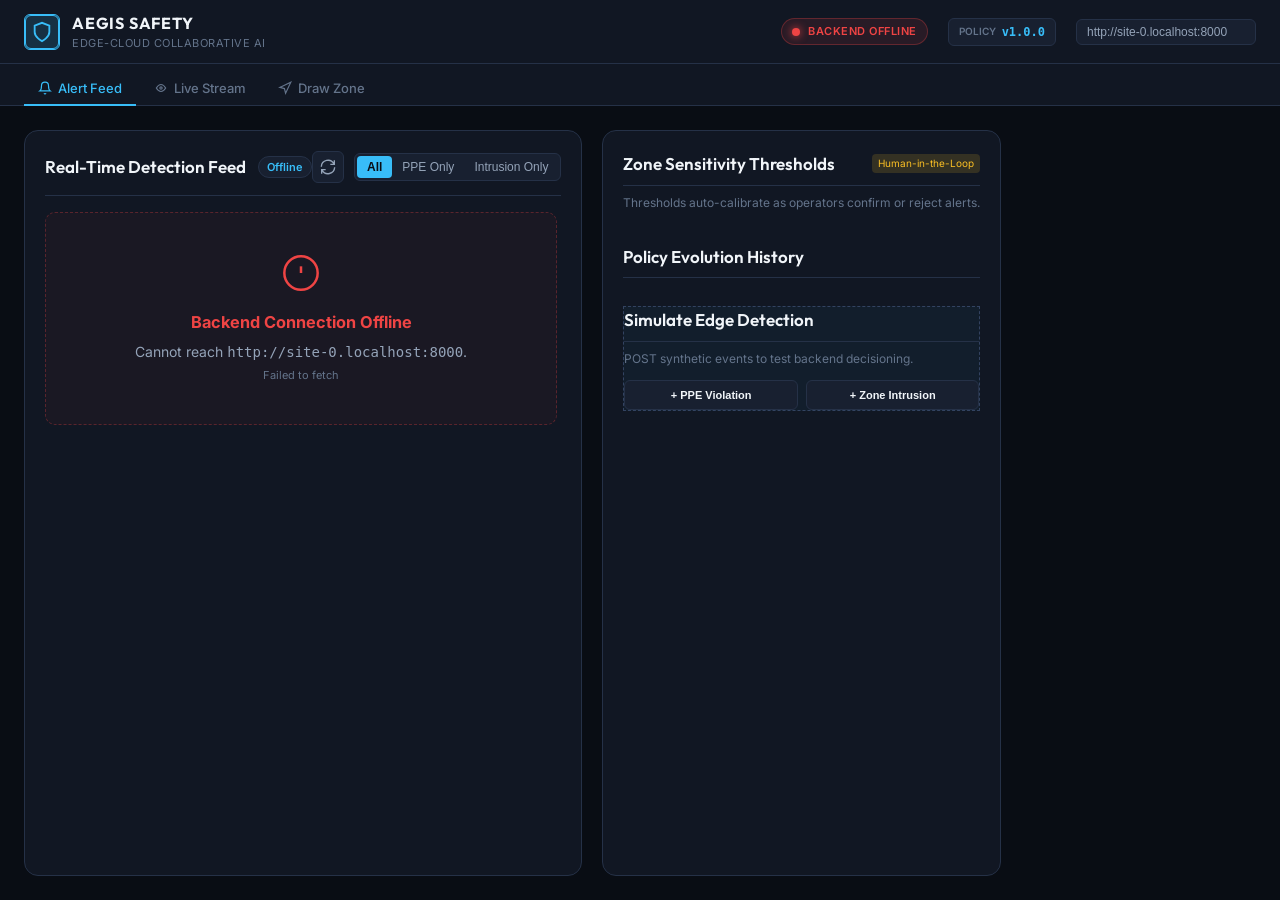
==== dashboard/index.html @ a284621a "[integration] wire RealBanditAdapter, real FL matrix serialization, and add integration tests" ====
<!DOCTYPE html>
<html lang="en">
<head>
  <meta charset="UTF-8">
  <meta name="viewport" content="width=device-width, initial-scale=1.0">
  <title>AEGIS — Collaborative AI Safety Operations Console</title>
  <link rel="preconnect" href="https://fonts.googleapis.com">
  <link rel="preconnect" href="https://fonts.gstatic.com" crossorigin>
  <link href="https://fonts.googleapis.com/css2?family=Inter:wght@300;400;500;600;700&family=Outfit:wght@500;600;700&display=swap" rel="stylesheet">
  <link rel="stylesheet" href="styles.css">
</head>
<body>

  <!-- Top Navigation Header -->
  <header class="app-header">
    <div class="brand">
      <div class="brand-icon">
        <span class="pulse-ring"></span>
        <svg width="22" height="22" viewBox="0 0 24 24" fill="none" stroke="currentColor" stroke-width="2">
          <path d="M12 22s8-4 8-10V5l-8-3-8 3v7c0 6 8 10 8 10z"/>
        </svg>
      </div>
      <div class="brand-text">
        <span class="system-name">AEGIS SAFETY</span>
        <span class="system-sub">Edge-Cloud Collaborative AI</span>
      </div>
    </div>

    <div class="header-status">
      <div class="status-indicator">
        <span class="dot live-dot"></span>
        <span class="status-label">SYSTEM LIVE</span>
      </div>
      <div class="policy-badge">
        <span class="badge-title">POLICY</span>
        <span id="header-policy-ver" class="badge-val">v1.0.0</span>
      </div>
      <div class="backend-url-selector">
        <input type="text" id="api-url-input" placeholder="Backend API URL">
      </div>
    </div>
  </header>

  <!-- Tab Navigation -->
  <nav class="tab-nav">
    <button class="tab-btn active" data-tab="alerts">
      <svg width="14" height="14" viewBox="0 0 24 24" fill="none" stroke="currentColor" stroke-width="2"><path d="M18 8A6 6 0 0 0 6 8c0 7-3 9-3 9h18s-3-2-3-9"/><path d="M13.73 21a2 2 0 0 1-3.46 0"/></svg>
      Alert Feed
    </button>
    <button class="tab-btn" data-tab="stream">
      <svg width="14" height="14" viewBox="0 0 24 24" fill="none" stroke="currentColor" stroke-width="2"><circle cx="12" cy="12" r="2"/><path d="M20 12c-2.4 4-5.6 6-8 6s-5.6-2-8-6c2.4-4 5.6-6 8-6s5.6 2 8 6z"/></svg>
      Live Stream
    </button>
    <button class="tab-btn" data-tab="zones">
      <svg width="14" height="14" viewBox="0 0 24 24" fill="none" stroke="currentColor" stroke-width="2"><polygon points="3 11 22 2 13 21 11 13 3 11"/></svg>
      Draw Zone
    </button>
  </nav>

  <!-- ===== TAB: ALERT FEED ===== -->
  <main class="console-grid tab-content active" id="tab-alerts">

    <section class="panel feed-panel">
      <div class="panel-header">
        <div class="panel-title-group">
          <h2>Real-Time Detection Feed</h2>
          <span id="alert-count-badge" class="counter-pill">0 Alerts</span>
        </div>
        <div class="feed-controls">
          <button id="btn-refresh" class="btn-icon" title="Refresh Feed">
            <svg width="16" height="16" viewBox="0 0 24 24" fill="none" stroke="currentColor" stroke-width="2">
              <path d="M21.5 2v6h-6M2.5 22v-6h6M2 11.5a10 10 0 0 1 18.8-4.3M22 12.5a10 10 0 0 1-18.8 4.2"/>
            </svg>
          </button>
          <div class="filter-group">
            <button class="filter-btn active" data-filter="all">All</button>
            <button class="filter-btn" data-filter="ppe_violation">PPE Only</button>
            <button class="filter-btn" data-filter="zone_intrusion">Intrusion Only</button>
          </div>
        </div>
      </div>
      <div id="alert-feed-container" class="feed-container">
        <div class="feed-empty-state" id="feed-empty">
          <div class="empty-icon">
            <svg width="40" height="40" viewBox="0 0 24 24" fill="none" stroke="currentColor" stroke-width="1.5"><circle cx="12" cy="12" r="10"/><path d="m9 12 2 2 4-4"/></svg>
          </div>
          <h3>No Safety Alerts Detected</h3>
          <p>Listening for edge detection events...</p>
        </div>
      </div>
    </section>

    <aside class="panel side-panel">
      <div class="sub-panel">
        <div class="panel-header compact">
          <h3>Zone Sensitivity Thresholds</h3>
          <span class="info-tag">Human-in-the-Loop</span>
        </div>
        <p class="panel-desc">Thresholds auto-calibrate as operators confirm or reject alerts.</p>
        <div id="thresholds-container" class="thresholds-list"></div>
      </div>

      <div class="sub-panel margin-top">
        <div class="panel-header compact"><h3>Policy Evolution History</h3></div>
        <div id="policy-history-list" class="history-list"></div>
      </div>

      <div class="sub-panel margin-top demo-box">
        <div class="panel-header compact"><h3>Simulate Edge Detection</h3></div>
        <p class="panel-desc">POST synthetic events to test backend decisioning.</p>
        <div class="demo-btn-grid">
          <button id="btn-sim-ppe" class="btn-demo ppe">+ PPE Violation</button>
          <button id="btn-sim-zone" class="btn-demo zone">+ Zone Intrusion</button>
        </div>
      </div>
    </aside>
  </main>

  <!-- ===== TAB: LIVE STREAM ===== -->
  <main class="stream-layout tab-content" id="tab-stream">

    <!-- Left: controls -->
    <aside class="panel stream-controls-panel">
      <div class="panel-header compact">
        <h3>Live Source Configuration</h3>
        <span id="stream-status-badge" class="stream-badge stopped">STOPPED</span>
      </div>

      <!-- Source type selector -->
      <div class="form-group">
        <label class="form-label">Source Type</label>
        <div class="seg-control" id="source-type-seg">
          <button class="seg-btn active" data-val="webcam">
            <svg width="13" height="13" viewBox="0 0 24 24" fill="none" stroke="currentColor" stroke-width="2"><circle cx="12" cy="12" r="3"/><path d="M20.2 6c-.8-1.6-2.6-2-4.2-2H8C6.4 4 4.6 4.4 3.8 6 3 7.4 3 9.1 3 12s0 4.6.8 6c.8 1.6 2.6 2 4.2 2h8c1.6 0 3.4-.4 4.2-2 .8-1.4.8-3.1.8-6s0-4.6-.8-6z"/></svg>
            Webcam
          </button>
          <button class="seg-btn" data-val="rtsp">
            <svg width="13" height="13" viewBox="0 0 24 24" fill="none" stroke="currentColor" stroke-width="2"><path d="M2 12s3-7 10-7 10 7 10 7-3 7-10 7-10-7-10-7z"/><circle cx="12" cy="12" r="3"/></svg>
            CCTV / IP Camera
          </button>
          <button class="seg-btn" data-val="file">
            <svg width="13" height="13" viewBox="0 0 24 24" fill="none" stroke="currentColor" stroke-width="2"><path d="M14 2H6a2 2 0 0 0-2 2v16a2 2 0 0 0 2 2h12a2 2 0 0 0 2-2V8z"/><polyline points="14 2 14 8 20 8"/></svg>
            Video File
          </button>
        </div>
      </div>

      <!-- Source input (changes based on type) -->
      <div class="form-group" id="source-input-group">
        <label class="form-label" id="source-input-label">Camera Index</label>
        <input type="text" id="stream-source-input" class="form-input" value="0" placeholder="0">
        <p id="source-hint" class="form-hint">Enter 0 for default webcam, 1 for external USB camera.</p>
      </div>

      <!-- Detection mode -->
      <div class="form-group">
        <label class="form-label">Detection Mode</label>
        <div class="seg-control" id="mode-seg">
          <button class="seg-btn active" data-val="ppe">PPE Detection</button>
          <button class="seg-btn" data-val="zone_intrusion">Zone Intrusion</button>
        </div>
      </div>

      <!-- Zone config (only shown in zone_intrusion mode) -->
      <div class="form-group" id="zone-config-group" style="display:none;">
        <label class="form-label">Zone Config</label>
        <select id="stream-zone-select" class="form-input">
          <option value="">Loading zones...</option>
        </select>
        <p class="form-hint">Choose a saved zone. Create one in the Draw Zone tab.</p>
      </div>

      <!-- Camera / Zone IDs -->
      <div class="form-row">
        <div class="form-group">
          <label class="form-label">Camera ID</label>
          <input type="text" id="stream-camera-id" class="form-input" value="stream_cam_01" placeholder="cam_01">
        </div>
        <div class="form-group">
          <label class="form-label">Zone ID</label>
          <input type="text" id="stream-zone-id" class="form-input" value="zone_A" placeholder="zone_A">
        </div>
      </div>

      <!-- Advanced -->
      <details class="form-advanced">
        <summary class="form-label" style="cursor:pointer;">Advanced Settings</summary>
        <div class="form-row" style="margin-top:8px;">
          <div class="form-group">
            <label class="form-label">Debounce Frames</label>
            <input type="number" id="stream-debounce" class="form-input" value="3" min="1" max="30">
          </div>
          <div class="form-group">
            <label class="form-label">Confidence</label>
            <input type="number" id="stream-conf" class="form-input" value="0.25" min="0.05" max="0.99" step="0.05">
          </div>
        </div>
      </details>

      <!-- Start / Stop buttons -->
      <div class="stream-btn-row">
        <button id="btn-stream-start" class="btn-primary">
          <svg width="14" height="14" viewBox="0 0 24 24" fill="currentColor"><polygon points="5 3 19 12 5 21 5 3"/></svg>
          Start Stream
        </button>
        <button id="btn-stream-stop" class="btn-secondary" disabled>
          <svg width="14" height="14" viewBox="0 0 24 24" fill="currentColor"><rect x="6" y="6" width="12" height="12"/></svg>
          Stop Stream
        </button>
      </div>

      <!-- Error display -->
      <div id="stream-error-box" class="stream-error" style="display:none;"></div>

      <!-- Status info -->
      <div id="stream-info" class="stream-info" style="display:none;">
        <div class="info-row"><span class="info-key">Source:</span><span id="info-source" class="info-val">—</span></div>
        <div class="info-row"><span class="info-key">Mode:</span><span id="info-mode" class="info-val">—</span></div>
        <div class="info-row"><span class="info-key">Events sent to alert feed automatically</span></div>
      </div>

      <!-- Phone camera note -->
      <div class="phone-note">
        <svg width="13" height="13" viewBox="0 0 24 24" fill="none" stroke="currentColor" stroke-width="2"><circle cx="12" cy="12" r="10"/><line x1="12" y1="8" x2="12" y2="12"/><line x1="12" y1="16" x2="12.01" y2="16"/></svg>
        <span><strong>Phone camera?</strong> Use CCTV mode with your IP Webcam app URL (e.g. <code>http://192.168.x.x:8080/video</code>), or open this dashboard on the phone's browser directly.</span>
      </div>
    </aside>

    <!-- Right: live feed display -->
    <section class="panel stream-feed-panel">
      <div class="panel-header compact">
        <h3>Live Annotated Feed</h3>
        <div style="display:flex;gap:8px;align-items:center;">
          <span id="stream-live-dot" class="stream-live-indicator offline"></span>
          <span id="stream-live-label" style="font-size:11px;color:var(--text-dim);">Not streaming</span>
        </div>
      </div>

      <div class="stream-viewport" id="stream-viewport">
        <div class="stream-placeholder" id="stream-placeholder">
          <svg width="48" height="48" viewBox="0 0 24 24" fill="none" stroke="currentColor" stroke-width="1"><circle cx="12" cy="12" r="2"/><path d="M20 12c-2.4 4-5.6 6-8 6s-5.6-2-8-6c2.4-4 5.6-6 8-6s5.6 2 8 6z"/></svg>
          <p>Configure a source and click <strong>Start Stream</strong></p>
          <p style="font-size:11px;color:var(--text-dim);margin-top:4px;">Annotated video will appear here. PPE violations and zone intrusions are forwarded to the Alert Feed automatically.</p>
        </div>
        <!-- The MJPEG image — hidden until streaming starts -->
        <img id="stream-img" class="stream-img" src="" alt="Live annotated stream" style="display:none;" crossorigin="anonymous">
      </div>

      <!-- Recent stream events (from the alert feed, filtered to stream camera) -->
      <div class="stream-events-row">
        <span style="font-size:11px;color:var(--text-dim);">Recent events from this stream appear in the Alert Feed tab and here:</span>
        <div id="stream-recent-events" class="stream-recent-events"></div>
      </div>
    </section>

  </main>

  <!-- ===== TAB: DRAW ZONE ===== -->
  <main class="zone-layout tab-content" id="tab-zones">

    <!-- Left: controls -->
    <aside class="panel zone-controls-panel">
      <div class="panel-header compact">
        <h3>Draw Restricted Zone</h3>
      </div>
      <p class="panel-desc">Capture a still frame from your camera, then click on it to define a restricted-zone polygon. Saved zones are used by both the live stream and the standalone pipeline script.</p>

      <!-- Source for capture -->
      <div class="form-group">
        <label class="form-label">Camera Source (for frame capture)</label>
        <input type="text" id="zone-capture-source" class="form-input" value="0" placeholder="0 | rtsp://... | path/to/video.mp4">
        <p class="form-hint">Same format as Live Stream. Use 0 for webcam.</p>
      </div>

      <button id="btn-capture-frame" class="btn-secondary" style="width:100%;margin-bottom:12px;">
        <svg width="14" height="14" viewBox="0 0 24 24" fill="none" stroke="currentColor" stroke-width="2"><path d="M23 19a2 2 0 0 1-2 2H3a2 2 0 0 1-2-2V8a2 2 0 0 1 2-2h4l2-3h6l2 3h4a2 2 0 0 1 2 2z"/><circle cx="12" cy="13" r="4"/></svg>
        Capture Frame
      </button>

      <!-- Zone metadata -->
      <div class="form-row">
        <div class="form-group">
          <label class="form-label">Camera ID</label>
          <input type="text" id="zone-camera-id" class="form-input" value="cam_01" placeholder="cam_01">
        </div>
        <div class="form-group">
          <label class="form-label">Zone ID</label>
          <input type="text" id="zone-zone-id" class="form-input" value="zone_red_1" placeholder="zone_red_1">
        </div>
      </div>

      <!-- Drawing controls -->
      <div class="zone-draw-controls">
        <div class="zone-point-count">
          <span class="form-label">Points:</span>
          <span id="zone-point-count" class="badge-val">0</span>
          <span style="font-size:11px;color:var(--text-dim);">(min 3)</span>
        </div>
        <div style="display:flex;gap:8px;">
          <button id="btn-zone-undo" class="btn-icon" title="Undo last point" disabled>
            <svg width="14" height="14" viewBox="0 0 24 24" fill="none" stroke="currentColor" stroke-width="2"><path d="M3 7v6h6"/><path d="M21 17a9 9 0 0 0-9-9 9 9 0 0 0-6 2.3L3 13"/></svg>
          </button>
          <button id="btn-zone-clear" class="btn-icon" title="Clear all points" disabled>
            <svg width="14" height="14" viewBox="0 0 24 24" fill="none" stroke="currentColor" stroke-width="2"><polyline points="3 6 5 6 21 6"/><path d="M19 6v14a2 2 0 0 1-2 2H7a2 2 0 0 1-2-2V6m3 0V4a1 1 0 0 1 1-1h4a1 1 0 0 1 1 1v2"/></svg>
          </button>
        </div>
      </div>

      <button id="btn-zone-save" class="btn-primary" style="width:100%;margin-top:4px;" disabled>
        <svg width="14" height="14" viewBox="0 0 24 24" fill="none" stroke="currentColor" stroke-width="2"><path d="M19 21H5a2 2 0 0 1-2-2V5a2 2 0 0 1 2-2h11l5 5v11a2 2 0 0 1-2 2z"/><polyline points="17 21 17 13 7 13 7 21"/><polyline points="7 3 7 8 15 8"/></svg>
        Save Zone
      </button>

      <div id="zone-save-result" class="zone-save-result" style="display:none;"></div>

      <!-- Saved zones list -->
      <div class="sub-panel margin-top" style="flex:1;overflow-y:auto;">
        <div class="panel-header compact">
          <h3>Saved Zones</h3>
          <button id="btn-refresh-zones" class="btn-icon" title="Refresh list">
            <svg width="13" height="13" viewBox="0 0 24 24" fill="none" stroke="currentColor" stroke-width="2"><path d="M21.5 2v6h-6M2.5 22v-6h6M2 11.5a10 10 0 0 1 18.8-4.3M22 12.5a10 10 0 0 1-18.8 4.2"/></svg>
          </button>
        </div>
        <div id="zones-list" class="zones-list">
          <p style="font-size:12px;color:var(--text-dim);">Loading...</p>
        </div>
      </div>
    </aside>

    <!-- Right: canvas drawing area -->
    <section class="panel zone-canvas-panel">
      <div class="panel-header compact">
        <h3>Zone Polygon Editor</h3>
        <span style="font-size:11px;color:var(--text-dim);">Click on the image to add polygon points</span>
      </div>

      <div class="canvas-container" id="canvas-container">
        <div class="canvas-placeholder" id="canvas-placeholder">
          <svg width="48" height="48" viewBox="0 0 24 24" fill="none" stroke="currentColor" stroke-width="1"><path d="M23 19a2 2 0 0 1-2 2H3a2 2 0 0 1-2-2V8a2 2 0 0 1 2-2h4l2-3h6l2 3h4a2 2 0 0 1 2 2z"/><circle cx="12" cy="13" r="4"/></svg>
          <p>Capture a frame to begin drawing</p>
        </div>
        <canvas id="zone-canvas" style="display:none;cursor:crosshair;"></canvas>
      </div>
    </section>

  </main>

  <script src="app.js"></script>
</body>
</html>
---- dashboard/styles.css ----
/* AEGIS Safety Console — Modern Dark Industrial CSS System */

:root {
  --bg-dark: #090d14;
  --bg-surface: #111723;
  --bg-card: #182030;
  --bg-card-hover: #1e283c;
  --border-subtle: #253147;
  --border-highlight: #334361;

  --text-main: #f1f5f9;
  --text-muted: #94a3b8;
  --text-dim: #64748b;

  --accent-cyan: #38bdf8;
  --accent-cyan-glow: rgba(56, 189, 248, 0.15);
  --accent-amber: #fbbf24;
  --accent-amber-glow: rgba(251, 191, 36, 0.15);
  
  --color-confirm: #10b981;
  --color-confirm-bg: rgba(16, 185, 129, 0.12);
  --color-false: #ef4444;
  --color-false-bg: rgba(239, 68, 68, 0.12);

  --font-heading: 'Outfit', sans-serif;
  --font-body: 'Inter', sans-serif;

  --radius-sm: 6px;
  --radius-md: 10px;
  --radius-lg: 14px;
}

* {
  box-sizing: border-box;
  margin: 0;
  padding: 0;
}

body {
  background-color: var(--bg-dark);
  color: var(--text-main);
  font-family: var(--font-body);
  font-size: 14px;
  line-height: 1.5;
  min-height: 100vh;
  display: flex;
  flex-direction: column;
}

/* Header Navbar */
.app-header {
  height: 64px;
  background-color: var(--bg-surface);
  border-bottom: 1px solid var(--border-subtle);
  display: flex;
  align-items: center;
  justify-content: space-between;
  padding: 0 24px;
}

.brand {
  display: flex;
  align-items: center;
  gap: 12px;
}

.brand-icon {
  position: relative;
  width: 36px;
  height: 36px;
  background-color: var(--accent-cyan-glow);
  border: 1px solid var(--accent-cyan);
  border-radius: var(--radius-sm);
  display: flex;
  align-items: center;
  justify-content: center;
  color: var(--accent-cyan);
}

.pulse-ring {
  position: absolute;
  width: 100%;
  height: 100%;
  border-radius: var(--radius-sm);
  border: 1px solid var(--accent-cyan);
  animation: pulse-ring 2.5s infinite;
}

@keyframes pulse-ring {
  0% { transform: scale(1); opacity: 0.8; }
  100% { transform: scale(1.35); opacity: 0; }
}

.brand-text {
  display: flex;
  flex-direction: column;
}

.system-name {
  font-family: var(--font-heading);
  font-size: 16px;
  font-weight: 700;
  letter-spacing: 0.8px;
  color: var(--text-main);
}

.system-sub {
  font-size: 11px;
  color: var(--text-dim);
  text-transform: uppercase;
  letter-spacing: 0.5px;
}

.header-status {
  display: flex;
  align-items: center;
  gap: 20px;
}

.status-indicator {
  display: flex;
  align-items: center;
  gap: 8px;
  background-color: rgba(16, 185, 129, 0.1);
  border: 1px solid rgba(16, 185, 129, 0.3);
  padding: 4px 10px;
  border-radius: 20px;
}

.live-dot {
  width: 8px;
  height: 8px;
  background-color: var(--color-confirm);
  border-radius: 50%;
  box-shadow: 0 0 8px var(--color-confirm);
}

.status-label {
  font-size: 11px;
  font-weight: 600;
  color: var(--color-confirm);
  letter-spacing: 0.5px;
}

.policy-badge {
  display: flex;
  align-items: center;
  gap: 6px;
  background-color: var(--bg-card);
  border: 1px solid var(--border-subtle);
  padding: 4px 10px;
  border-radius: var(--radius-sm);
  font-size: 12px;
}

.badge-title {
  color: var(--text-dim);
  font-weight: 600;
  font-size: 10px;
}

.badge-val {
  color: var(--accent-cyan);
  font-family: monospace;
  font-weight: 600;
}

.backend-url-selector input {
  background-color: var(--bg-card);
  border: 1px solid var(--border-subtle);
  color: var(--text-muted);
  padding: 5px 10px;
  border-radius: var(--radius-sm);
  font-size: 12px;
  width: 180px;
}

.backend-url-selector input:focus {
  outline: none;
  border-color: var(--accent-cyan);
}

/* Console Grid Layout */
.console-grid {
  display: grid;
  grid-template-columns: 1fr 340px;
  gap: 20px;
  padding: 24px;
  flex: 1;
  max-width: 1600px;
  margin: 0 auto;
  width: 100%;
}

.panel {
  background-color: var(--bg-surface);
  border: 1px solid var(--border-subtle);
  border-radius: var(--radius-lg);
  padding: 20px;
  display: flex;
  flex-direction: column;
}

.panel-header {
  display: flex;
  align-items: center;
  justify-content: space-between;
  margin-bottom: 16px;
  padding-bottom: 12px;
  border-bottom: 1px solid var(--border-subtle);
}

.panel-header.compact {
  margin-bottom: 8px;
  padding-bottom: 8px;
}

.panel-title-group {
  display: flex;
  align-items: center;
  gap: 12px;
}

.panel-header h2, .panel-header h3 {
  font-family: var(--font-heading);
  font-weight: 600;
  font-size: 17px;
  color: var(--text-main);
}

.counter-pill {
  background-color: var(--bg-card);
  border: 1px solid var(--border-subtle);
  color: var(--accent-cyan);
  font-size: 11px;
  font-weight: 600;
  padding: 2px 8px;
  border-radius: 12px;
}

.feed-controls {
  display: flex;
  align-items: center;
  gap: 10px;
}

.btn-icon {
  background: var(--bg-card);
  border: 1px solid var(--border-subtle);
  color: var(--text-muted);
  width: 32px;
  height: 32px;
  border-radius: var(--radius-sm);
  display: flex;
  align-items: center;
  justify-content: center;
  cursor: pointer;
  transition: all 0.2s ease;
}

.btn-icon:hover {
  background: var(--bg-card-hover);
  color: var(--accent-cyan);
  border-color: var(--accent-cyan);
}

.filter-group {
  display: flex;
  background: var(--bg-card);
  padding: 2px;
  border-radius: var(--radius-sm);
  border: 1px solid var(--border-subtle);
}

.filter-btn {
  background: none;
  border: none;
  color: var(--text-muted);
  font-size: 12px;
  padding: 4px 10px;
  border-radius: 4px;
  cursor: pointer;
  transition: all 0.2s;
}

.filter-btn.active {
  background: var(--accent-cyan);
  color: var(--bg-dark);
  font-weight: 600;
}

/* Feed List & Cards */
.feed-container {
  display: flex;
  flex-direction: column;
  gap: 12px;
  flex: 1;
  overflow-y: auto;
  max-height: calc(100vh - 200px);
  padding-right: 4px;
}

.feed-empty-state {
  text-align: center;
  padding: 60px 20px;
  color: var(--text-dim);
}

.empty-icon {
  margin-bottom: 12px;
  color: var(--text-dim);
}

.alert-card {
  background-color: var(--bg-card);
  border: 1px solid var(--border-subtle);
  border-radius: var(--radius-md);
  padding: 16px;
  display: grid;
  grid-template-columns: minmax(0, 1fr) auto;
  gap: 16px;
  align-items: center;
  transition: all 0.25s ease;
  animation: fadeInAlert 0.4s cubic-bezier(0.16, 1, 0.3, 1);
}

@keyframes fadeInAlert {
  from { opacity: 0; transform: translateY(-8px); }
  to { opacity: 1; transform: translateY(0); }
}

.alert-card:hover {
  border-color: var(--border-highlight);
  box-shadow: 0 4px 16px rgba(0,0,0,0.3);
}

.alert-card.ppe_violation {
  border-left: 3px solid var(--accent-amber);
}

.alert-card.zone_intrusion {
  border-left: 3px solid var(--accent-cyan);
}

.alert-main-info {
  display: flex;
  flex-direction: column;
  gap: 6px;
}

.alert-tags {
  display: flex;
  align-items: center;
  gap: 8px;
  flex-wrap: wrap;
}

.tag {
  font-size: 11px;
  font-weight: 600;
  padding: 2px 8px;
  border-radius: 4px;
  text-transform: uppercase;
  letter-spacing: 0.3px;
}

.tag.type-ppe {
  background: var(--accent-amber-glow);
  color: var(--accent-amber);
  border: 1px solid rgba(251, 191, 36, 0.3);
}

.tag.type-intrusion {
  background: var(--accent-cyan-glow);
  color: var(--accent-cyan);
  border: 1px solid rgba(56, 189, 248, 0.3);
}

.tag.action-escalate {
  background: rgba(239, 68, 68, 0.15);
  color: #ef4444;
  border: 1px solid rgba(239, 68, 68, 0.3);
}

.tag.action-log {
  background: rgba(148, 163, 184, 0.15);
  color: #94a3b8;
  border: 1px solid rgba(148, 163, 184, 0.3);
}

.alert-title {
  font-family: var(--font-heading);
  font-size: 15px;
  font-weight: 600;
  color: var(--text-main);
}

.alert-meta {
  display: flex;
  align-items: center;
  gap: 16px;
  font-size: 12px;
  color: var(--text-muted);
}

.meta-item {
  display: flex;
  align-items: center;
  gap: 4px;
}

.confidence-bar {
  width: 60px;
  height: 6px;
  background-color: rgba(255,255,255,0.1);
  border-radius: 3px;
  overflow: hidden;
  display: inline-block;
  vertical-align: middle;
}

.confidence-fill {
  height: 100%;
  background-color: var(--accent-cyan);
}

/* Action Feedback Controls */
.alert-actions {
  display: flex;
  flex-direction: column;
  gap: 8px;
  min-width: 130px;
}

.btn-feedback {
  padding: 7px 12px;
  border-radius: var(--radius-sm);
  font-size: 12px;
  font-weight: 600;
  cursor: pointer;
  border: 1px solid transparent;
  display: flex;
  align-items: center;
  justify-content: center;
  gap: 6px;
  transition: all 0.2s ease;
}

.btn-confirm {
  background-color: var(--color-confirm-bg);
  color: var(--color-confirm);
  border-color: rgba(16, 185, 129, 0.3);
}

.btn-confirm:hover {
  background-color: var(--color-confirm);
  color: #000;
  box-shadow: 0 0 12px rgba(16, 185, 129, 0.4);
}

.btn-false-alarm {
  background-color: var(--color-false-bg);
  color: var(--color-false);
  border-color: rgba(239, 68, 68, 0.3);
}

.btn-false-alarm:hover {
  background-color: var(--color-false);
  color: #fff;
  box-shadow: 0 0 12px rgba(239, 68, 68, 0.4);
}

.feedback-status-badge {
  font-size: 11px;
  font-weight: 600;
  text-align: center;
  padding: 6px 10px;
  border-radius: var(--radius-sm);
}

.feedback-status-badge.confirmed {
  background: var(--color-confirm-bg);
  color: var(--color-confirm);
  border: 1px solid rgba(16, 185, 129, 0.4);
}

.feedback-status-badge.false_alarm {
  background: var(--color-false-bg);
  color: var(--color-false);
  border: 1px solid rgba(239, 68, 68, 0.4);
}

/* Sidebar Details */
.panel-desc {
  font-size: 12px;
  color: var(--text-dim);
  margin-bottom: 12px;
}

.info-tag {
  font-size: 10px;
  color: var(--accent-amber);
  background: var(--accent-amber-glow);
  padding: 2px 6px;
  border-radius: 4px;
}

.thresholds-list {
  display: flex;
  flex-direction: column;
  gap: 10px;
}

.threshold-card {
  background: var(--bg-card);
  border: 1px solid var(--border-subtle);
  padding: 10px 12px;
  border-radius: var(--radius-sm);
}

.t-head {
  display: flex;
  justify-content: space-between;
  margin-bottom: 6px;
  font-size: 12px;
}

.t-zone {
  font-weight: 600;
  color: var(--text-main);
}

.t-val {
  font-family: monospace;
  color: var(--accent-cyan);
}

.meter-bar {
  height: 6px;
  background: rgba(255,255,255,0.08);
  border-radius: 3px;
  overflow: hidden;
}

.meter-fill {
  height: 100%;
  background: linear-gradient(90deg, var(--accent-cyan), #0284c7);
  transition: width 0.4s ease;
}

.margin-top {
  margin-top: 20px;
}

.history-list {
  display: flex;
  flex-direction: column;
  gap: 8px;
  max-height: 160px;
  overflow-y: auto;
}

.history-item {
  background: var(--bg-card);
  border: 1px solid var(--border-subtle);
  padding: 8px 10px;
  border-radius: var(--radius-sm);
  font-size: 11px;
  display: flex;
  justify-content: space-between;
  align-items: center;
}

.demo-box {
  background: rgba(56, 189, 248, 0.04);
  border: 1px dashed var(--border-highlight);
}

.demo-btn-grid {
  display: grid;
  grid-template-columns: 1fr 1fr;
  gap: 8px;
}

.btn-demo {
  padding: 8px;
  border-radius: var(--radius-sm);
  font-size: 11px;
  font-weight: 600;
  cursor: pointer;
  border: 1px solid var(--border-subtle);
  background: var(--bg-card);
  color: var(--text-main);
  transition: all 0.2s;
}

.btn-demo.ppe:hover {
  border-color: var(--accent-amber);
  color: var(--accent-amber);
}

.btn-demo.zone:hover {
  border-color: var(--accent-cyan);
  color: var(--accent-cyan);
}

/* Resilience & Status Indicators */
.status-indicator.offline {
  background-color: rgba(239, 68, 68, 0.1);
  border-color: rgba(239, 68, 68, 0.3);
}

.status-indicator.offline .status-label {
  color: var(--color-false);
}

.offline-dot {
  width: 8px;
  height: 8px;
  background-color: var(--color-false);
  border-radius: 50%;
  box-shadow: 0 0 8px var(--color-false);
}

.feed-error-state {
  text-align: center;
  padding: 40px 20px;
  border: 1px dashed rgba(239, 68, 68, 0.3);
  border-radius: var(--radius-md);
  background: rgba(239, 68, 68, 0.04);
}

/* Toast Notification System */
#toast-container {
  position: fixed;
  bottom: 24px;
  right: 24px;
  display: flex;
  flex-direction: column;
  gap: 8px;
  z-index: 9999;
  pointer-events: none;
}

.toast {
  pointer-events: auto;
  padding: 10px 16px;
  border-radius: var(--radius-sm);
  font-size: 13px;
  font-weight: 500;
  display: flex;
  align-items: center;
  gap: 10px;
  box-shadow: 0 4px 16px rgba(0,0,0,0.4);
  animation: toastIn 0.3s cubic-bezier(0.16, 1, 0.3, 1);
  max-width: 380px;
}

@keyframes toastIn {
  from { opacity: 0; transform: translateY(12px); }
  to { opacity: 1; transform: translateY(0); }
}

.toast.error {
  background-color: #2a1215;
  color: #fca5a5;
  border: 1px solid rgba(239, 68, 68, 0.4);
}

.toast.info {
  background-color: #0c2135;
  color: #7dd3fc;
  border: 1px solid rgba(56, 189, 248, 0.4);
}


/* =========================================================================
   Tab Navigation
   ========================================================================= */

.tab-nav {
  display: flex;
  gap: 4px;
  padding: 8px 24px 0;
  background: var(--bg-surface);
  border-bottom: 1px solid var(--border-subtle);
}

.tab-btn {
  background: none;
  border: none;
  border-bottom: 2px solid transparent;
  color: var(--text-dim);
  font-family: var(--font-body);
  font-size: 13px;
  font-weight: 500;
  padding: 8px 14px;
  cursor: pointer;
  display: flex;
  align-items: center;
  gap: 6px;
  transition: all 0.2s;
  margin-bottom: -1px;
}

.tab-btn:hover  { color: var(--text-muted); }
.tab-btn.active { color: var(--accent-cyan); border-bottom-color: var(--accent-cyan); }

.tab-content         { display: none; }
.tab-content.active  { display: flex; }

/* =========================================================================
   Live Stream Tab Layout
   ========================================================================= */

.stream-layout {
  gap: 20px;
  padding: 24px;
  flex: 1;
  max-width: 1600px;
  margin: 0 auto;
  width: 100%;
  align-items: flex-start;
}

.stream-controls-panel {
  width: 320px;
  flex-shrink: 0;
  display: flex;
  flex-direction: column;
  gap: 14px;
  background-color: var(--bg-surface);
  border: 1px solid var(--border-subtle);
  border-radius: var(--radius-lg);
  padding: 20px;
}

.stream-feed-panel {
  flex: 1;
  min-width: 0;
  display: flex;
  flex-direction: column;
  gap: 12px;
  background-color: var(--bg-surface);
  border: 1px solid var(--border-subtle);
  border-radius: var(--radius-lg);
  padding: 20px;
}

/* Form elements */
.form-group {
  display: flex;
  flex-direction: column;
  gap: 5px;
}

.form-row {
  display: grid;
  grid-template-columns: 1fr 1fr;
  gap: 10px;
}

.form-label {
  font-size: 11px;
  font-weight: 600;
  color: var(--text-muted);
  text-transform: uppercase;
  letter-spacing: 0.4px;
}

.form-input {
  background: var(--bg-card);
  border: 1px solid var(--border-subtle);
  color: var(--text-main);
  padding: 7px 10px;
  border-radius: var(--radius-sm);
  font-size: 13px;
  font-family: var(--font-body);
  width: 100%;
}

.form-input:focus {
  outline: none;
  border-color: var(--accent-cyan);
}

.form-hint {
  font-size: 11px;
  color: var(--text-dim);
  line-height: 1.4;
}

.form-advanced summary {
  font-size: 11px;
  color: var(--text-dim);
  user-select: none;
}

/* Segmented control */
.seg-control {
  display: flex;
  background: var(--bg-card);
  border: 1px solid var(--border-subtle);
  border-radius: var(--radius-sm);
  padding: 2px;
  gap: 2px;
}

.seg-btn {
  flex: 1;
  background: none;
  border: none;
  color: var(--text-muted);
  font-size: 11px;
  font-weight: 500;
  padding: 5px 6px;
  border-radius: 4px;
  cursor: pointer;
  display: flex;
  align-items: center;
  justify-content: center;
  gap: 4px;
  transition: all 0.15s;
  white-space: nowrap;
}

.seg-btn.active {
  background: var(--accent-cyan);
  color: var(--bg-dark);
  font-weight: 600;
}

.seg-btn:not(.active):hover {
  color: var(--text-main);
}

/* Start/stop buttons */
.stream-btn-row {
  display: grid;
  grid-template-columns: 1fr auto;
  gap: 8px;
}

.btn-primary {
  background: var(--accent-cyan);
  color: var(--bg-dark);
  border: none;
  border-radius: var(--radius-sm);
  padding: 9px 14px;
  font-size: 13px;
  font-weight: 600;
  cursor: pointer;
  display: flex;
  align-items: center;
  justify-content: center;
  gap: 6px;
  transition: all 0.2s;
}

.btn-primary:hover   { background: #7dd3fc; }
.btn-primary:disabled { opacity: 0.5; cursor: not-allowed; }

.btn-secondary {
  background: var(--bg-card);
  color: var(--text-muted);
  border: 1px solid var(--border-subtle);
  border-radius: var(--radius-sm);
  padding: 9px 14px;
  font-size: 13px;
  font-weight: 600;
  cursor: pointer;
  display: flex;
  align-items: center;
  justify-content: center;
  gap: 6px;
  transition: all 0.2s;
}

.btn-secondary:hover    { border-color: var(--text-muted); color: var(--text-main); }
.btn-secondary:disabled { opacity: 0.4; cursor: not-allowed; }

/* Stream status badge */
.stream-badge {
  font-size: 10px;
  font-weight: 700;
  letter-spacing: 0.6px;
  padding: 2px 8px;
  border-radius: 10px;
}

.stream-badge.live    { background: rgba(16,185,129,0.15); color: var(--color-confirm); border: 1px solid rgba(16,185,129,0.3); }
.stream-badge.stopped { background: rgba(100,116,139,0.15); color: var(--text-dim); border: 1px solid rgba(100,116,139,0.3); }
.stream-badge.error   { background: rgba(239,68,68,0.15); color: var(--color-false); border: 1px solid rgba(239,68,68,0.3); }

.stream-live-indicator {
  width: 8px; height: 8px; border-radius: 50%;
  display: inline-block;
}

.stream-live-indicator.live    { background: var(--color-confirm); box-shadow: 0 0 8px var(--color-confirm); animation: pulse-dot 1.5s infinite; }
.stream-live-indicator.offline { background: var(--text-dim); }

@keyframes pulse-dot {
  0%, 100% { opacity: 1; }
  50% { opacity: 0.4; }
}

/* Stream error / info boxes */
.stream-error {
  background: rgba(239,68,68,0.08);
  border: 1px solid rgba(239,68,68,0.3);
  border-radius: var(--radius-sm);
  color: #fca5a5;
  font-size: 12px;
  padding: 8px 10px;
  line-height: 1.5;
}

.stream-info {
  background: var(--bg-card);
  border: 1px solid var(--border-subtle);
  border-radius: var(--radius-sm);
  padding: 8px 10px;
  display: flex;
  flex-direction: column;
  gap: 4px;
}

.info-row   { display: flex; gap: 6px; font-size: 11px; }
.info-key   { color: var(--text-dim); flex-shrink: 0; }
.info-val   { color: var(--accent-cyan); font-family: monospace; word-break: break-all; }

.phone-note {
  display: flex;
  gap: 8px;
  align-items: flex-start;
  font-size: 11px;
  color: var(--text-dim);
  background: rgba(56,189,248,0.04);
  border: 1px solid var(--border-subtle);
  border-radius: var(--radius-sm);
  padding: 8px 10px;
  line-height: 1.5;
  margin-top: auto;
}

.phone-note code { color: var(--accent-cyan); }

/* Stream viewport */
.stream-viewport {
  flex: 1;
  min-height: 320px;
  background: var(--bg-dark);
  border: 1px solid var(--border-subtle);
  border-radius: var(--radius-md);
  display: flex;
  align-items: center;
  justify-content: center;
  overflow: hidden;
  position: relative;
}

.stream-placeholder {
  text-align: center;
  color: var(--text-dim);
  padding: 40px 20px;
  display: flex;
  flex-direction: column;
  align-items: center;
  gap: 12px;
}

.stream-img {
  width: 100%;
  height: 100%;
  object-fit: contain;
  display: block;
}

.stream-events-row {
  display: flex;
  flex-direction: column;
  gap: 6px;
  min-height: 32px;
}

.stream-recent-events {
  display: flex;
  flex-wrap: wrap;
  gap: 6px;
}

.stream-event-chip {
  font-size: 11px;
  font-weight: 600;
  padding: 3px 8px;
  border-radius: 4px;
}

.stream-event-chip.ppe  { background: var(--accent-amber-glow); color: var(--accent-amber); border: 1px solid rgba(251,191,36,0.3); }
.stream-event-chip.zone { background: var(--accent-cyan-glow);  color: var(--accent-cyan);  border: 1px solid rgba(56,189,248,0.3); }

/* =========================================================================
   Draw Zone Tab Layout
   ========================================================================= */

.zone-layout {
  gap: 20px;
  padding: 24px;
  flex: 1;
  max-width: 1600px;
  margin: 0 auto;
  width: 100%;
  align-items: flex-start;
}

.zone-controls-panel {
  width: 300px;
  flex-shrink: 0;
  display: flex;
  flex-direction: column;
  gap: 12px;
  background-color: var(--bg-surface);
  border: 1px solid var(--border-subtle);
  border-radius: var(--radius-lg);
  padding: 20px;
  min-height: calc(100vh - 140px);
}

.zone-canvas-panel {
  flex: 1;
  min-width: 0;
  display: flex;
  flex-direction: column;
  gap: 12px;
  background-color: var(--bg-surface);
  border: 1px solid var(--border-subtle);
  border-radius: var(--radius-lg);
  padding: 20px;
  min-height: calc(100vh - 140px);
}

.zone-draw-controls {
  display: flex;
  align-items: center;
  justify-content: space-between;
}

.zone-point-count {
  display: flex;
  align-items: center;
  gap: 6px;
  font-size: 12px;
}

/* Canvas container */
.canvas-container {
  flex: 1;
  background: var(--bg-dark);
  border: 1px solid var(--border-subtle);
  border-radius: var(--radius-md);
  display: flex;
  align-items: center;
  justify-content: center;
  overflow: hidden;
  min-height: 320px;
  position: relative;
}

.canvas-placeholder {
  text-align: center;
  color: var(--text-dim);
  padding: 40px 20px;
  display: flex;
  flex-direction: column;
  align-items: center;
  gap: 12px;
}

#zone-canvas {
  max-width: 100%;
  max-height: 100%;
}

/* Save result */
.zone-save-result {
  font-size: 12px;
  padding: 8px 10px;
  border-radius: var(--radius-sm);
  line-height: 1.5;
}

.zone-save-result.success {
  background: rgba(16,185,129,0.08);
  border: 1px solid rgba(16,185,129,0.3);
  color: var(--color-confirm);
}

.zone-save-result.error {
  background: rgba(239,68,68,0.08);
  border: 1px solid rgba(239,68,68,0.3);
  color: #fca5a5;
}

/* Saved zones list items */
.zones-list {
  display: flex;
  flex-direction: column;
  gap: 6px;
}

.zone-list-item {
  display: flex;
  align-items: center;
  justify-content: space-between;
  background: var(--bg-card);
  border: 1px solid var(--border-subtle);
  border-radius: var(--radius-sm);
  padding: 8px 10px;
  gap: 8px;
}

.zone-list-info {
  display: flex;
  flex-direction: column;
  gap: 2px;
  min-width: 0;
}

.zone-list-name {
  font-size: 12px;
  font-weight: 600;
  color: var(--accent-cyan);
}

.zone-list-meta {
  font-size: 11px;
  color: var(--text-muted);
}

.zone-list-file {
  font-size: 10px;
  color: var(--text-dim);
  font-family: monospace;
  white-space: nowrap;
  overflow: hidden;
  text-overflow: ellipsis;
  max-width: 200px;
}

.zone-delete-btn:hover {
  background: var(--color-false-bg) !important;
  color: var(--color-false) !important;
  border-color: rgba(239,68,68,0.3) !important;
}

/* Console grid (alert feed tab) — same as before but now toggled via .tab-content */
.console-grid {
  display: grid;
  grid-template-columns: 1fr 340px;
  gap: 20px;
  padding: 24px;
  flex: 1;
  max-width: 1600px;
  margin: 0 auto;
  width: 100%;
}

/* Responsive — collapse sidebar below 900px */
@media (max-width: 900px) {
  .console-grid {
    grid-template-columns: 1fr;
  }
  .stream-layout, .zone-layout {
    flex-direction: column;
  }
  .stream-controls-panel, .zone-controls-panel {
    width: 100%;
  }
}
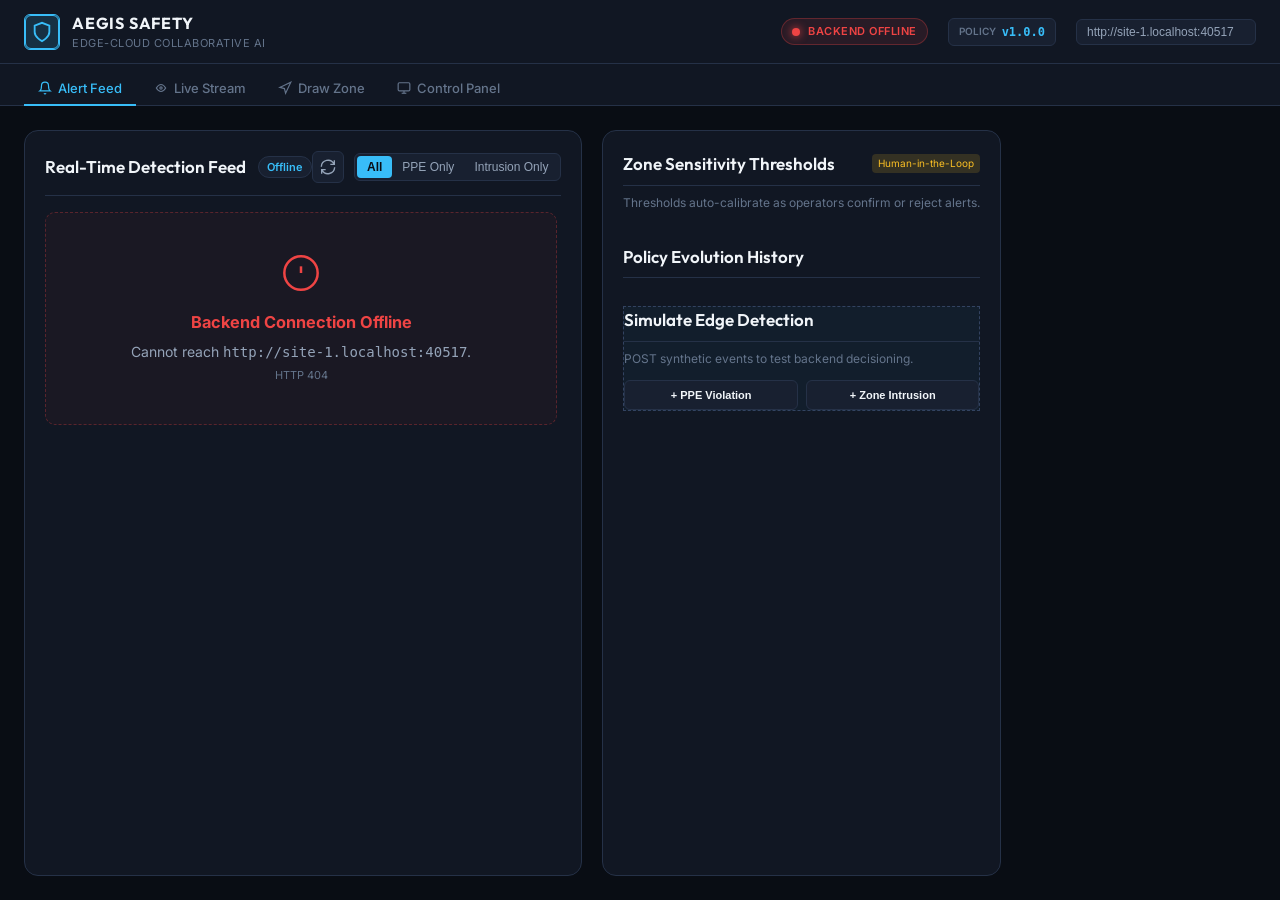
==== commit c46e8fb5: "[dashboard] Add Control Panel tab, process cards, dynamic API URL, and live streaming logs viewer" ====
--- a/dashboard/index.html
+++ b/dashboard/index.html
@@ -55,6 +55,10 @@
       <svg width="14" height="14" viewBox="0 0 24 24" fill="none" stroke="currentColor" stroke-width="2"><polygon points="3 11 22 2 13 21 11 13 3 11"/></svg>
       Draw Zone
     </button>
+    <button class="tab-btn" data-tab="control">
+      <svg width="14" height="14" viewBox="0 0 24 24" fill="none" stroke="currentColor" stroke-width="2"><rect x="2" y="3" width="20" height="14" rx="2" ry="2"/><line x1="8" y1="21" x2="16" y2="21"/><line x1="12" y1="17" x2="12" y2="21"/></svg>
+      Control Panel
+    </button>
   </nav>
 
   <!-- ===== TAB: ALERT FEED ===== -->
@@ -345,6 +349,165 @@
 
   </main>
 
+  <!-- ===== TAB: CONTROL PANEL ===== -->
+  <main class="control-layout tab-content" id="tab-control">
+
+    <section class="panel control-main-panel">
+      <div class="panel-header">
+        <div class="panel-title-group">
+          <h2>Process &amp; Orchestration Control Panel</h2>
+          <span class="info-tag">Subprocess Manager</span>
+        </div>
+        <div class="feed-controls">
+          <button id="btn-refresh-procs" class="btn-icon" title="Refresh Process Status">
+            <svg width="16" height="16" viewBox="0 0 24 24" fill="none" stroke="currentColor" stroke-width="2">
+              <path d="M21.5 2v6h-6M2.5 22v-6h6M2 11.5a10 10 0 0 1 18.8-4.3M22 12.5a10 10 0 0 1-18.8 4.2"/>
+            </svg>
+          </button>
+        </div>
+      </div>
+      <p class="panel-desc" style="margin-bottom: 20px;">
+        Launch and supervise background processes directly from the browser. Eliminates manual terminal windows while keeping all actions within a strict server-side whitelist.
+      </p>
+
+      <div class="process-cards-grid">
+
+        <!-- Card: Federated Learning Demo -->
+        <div class="process-card" id="proc-card-federated_demo">
+          <div class="proc-header">
+            <div class="proc-title-wrap">
+              <span class="proc-dot status-dot-stopped" id="proc-dot-federated_demo"></span>
+              <div>
+                <h3 class="proc-name">Federated Learning Demo</h3>
+                <span class="proc-badge badge-stopped" id="proc-badge-federated_demo">STOPPED</span>
+              </div>
+            </div>
+            <div class="proc-actions">
+              <button class="btn-primary btn-proc-start" data-proc="federated_demo" id="btn-start-federated_demo">
+                <svg width="14" height="14" viewBox="0 0 24 24" fill="currentColor"><polygon points="5 3 19 12 5 21 5 3"/></svg>
+                Start FedAvg
+              </button>
+              <button class="btn-secondary btn-proc-stop" data-proc="federated_demo" id="btn-stop-federated_demo" disabled>
+                <svg width="14" height="14" viewBox="0 0 24 24" fill="currentColor"><rect x="4" y="4" width="16" height="16" rx="2"/></svg>
+                Stop
+              </button>
+            </div>
+          </div>
+
+          <p class="proc-desc">
+            Orchestrates a Flower FedAvg aggregation server on <code class="inline-code">127.0.0.1:8089</code> and launches 2 edge clients (<code class="inline-code">site_1</code> and <code class="inline-code">site_2</code>) to retrain policy weights collaboratively.
+          </p>
+
+          <div class="proc-meta">
+            <div class="proc-meta-item">
+              <span class="meta-label">Active PIDs:</span>
+              <span class="meta-val" id="proc-pids-federated_demo">—</span>
+            </div>
+            <div class="proc-meta-item">
+              <span class="meta-label">Started:</span>
+              <span class="meta-val" id="proc-time-federated_demo">—</span>
+            </div>
+          </div>
+
+          <!-- Log toggle & section -->
+          <div class="proc-logs-section">
+            <div class="proc-logs-header">
+              <button class="btn-toggle-logs" data-proc="federated_demo" id="btn-toggle-federated_demo">
+                <svg class="chevron-icon" id="chevron-federated_demo" width="12" height="12" viewBox="0 0 24 24" fill="none" stroke="currentColor" stroke-width="2"><polyline points="6 9 12 15 18 9"/></svg>
+                <span class="logs-header-text">Process Logs (<span id="proc-logcount-federated_demo">0</span> lines)</span>
+              </button>
+              <div class="logs-actions">
+                <span class="log-poll-indicator" id="proc-poll-federated_demo" style="display:none;">
+                  <span class="dot-small pulse"></span> LIVE STREAMING
+                </span>
+                <button class="btn-icon btn-copy-logs" data-proc="federated_demo" title="Copy logs to clipboard">
+                  <svg width="13" height="13" viewBox="0 0 24 24" fill="none" stroke="currentColor" stroke-width="2"><rect x="9" y="9" width="13" height="13" rx="2" ry="2"/><path d="M5 15H4a2 2 0 0 1-2-2V4a2 2 0 0 1 2-2h9a2 2 0 0 1 2 2v1"/></svg>
+                </button>
+              </div>
+            </div>
+            <div class="proc-logs-body" id="proc-logs-body-federated_demo">
+              <pre class="proc-log-view" id="proc-logs-federated_demo">Ready. Press "Start FedAvg" to launch.</pre>
+            </div>
+          </div>
+        </div>
+
+        <!-- Card: Zone Intrusion Pipeline -->
+        <div class="process-card" id="proc-card-zone_pipeline">
+          <div class="proc-header">
+            <div class="proc-title-wrap">
+              <span class="proc-dot status-dot-stopped" id="proc-dot-zone_pipeline"></span>
+              <div>
+                <h3 class="proc-name">Zone Intrusion Pipeline</h3>
+                <span class="proc-badge badge-stopped" id="proc-badge-zone_pipeline">STOPPED</span>
+              </div>
+            </div>
+            <div class="proc-actions">
+              <button class="btn-primary btn-proc-start" data-proc="zone_pipeline" id="btn-start-zone_pipeline">
+                <svg width="14" height="14" viewBox="0 0 24 24" fill="currentColor"><polygon points="5 3 19 12 5 21 5 3"/></svg>
+                Start Pipeline
+              </button>
+              <button class="btn-secondary btn-proc-stop" data-proc="zone_pipeline" id="btn-stop-zone_pipeline" disabled>
+                <svg width="14" height="14" viewBox="0 0 24 24" fill="currentColor"><rect x="4" y="4" width="16" height="16" rx="2"/></svg>
+                Stop
+              </button>
+            </div>
+          </div>
+
+          <p class="proc-desc">
+            Executes standalone edge tracking with multi-point polygon containment, face-blurred MP4 incident clip recording, and JSONL logging.
+          </p>
+
+          <div class="proc-config-row">
+            <label for="zone-proc-source" class="form-label" style="font-size:12px;margin-bottom:0;min-width:85px;">Video Source:</label>
+            <div style="display:flex;gap:8px;flex:1;flex-wrap:wrap;">
+              <input type="text" id="zone-proc-source" class="form-input" style="flex:1;min-width:200px;padding:6px 10px;font-size:12px;" value="demo/videos/zone_intrusion_demo.mp4" placeholder="demo/videos/... or 0 or rtsp://...">
+              <select id="zone-proc-source-select" class="form-input" style="width:160px;padding:6px 8px;font-size:12px;">
+                <option value="demo/videos/zone_intrusion_demo.mp4">Demo Video (mp4)</option>
+                <option value="0">Local Webcam (0)</option>
+                <option value="1">External Webcam (1)</option>
+                <option value="custom">Custom Path/URL</option>
+              </select>
+            </div>
+          </div>
+
+          <div class="proc-meta">
+            <div class="proc-meta-item">
+              <span class="meta-label">Active PIDs:</span>
+              <span class="meta-val" id="proc-pids-zone_pipeline">—</span>
+            </div>
+            <div class="proc-meta-item">
+              <span class="meta-label">Started:</span>
+              <span class="meta-val" id="proc-time-zone_pipeline">—</span>
+            </div>
+          </div>
+
+          <!-- Log toggle & section -->
+          <div class="proc-logs-section">
+            <div class="proc-logs-header">
+              <button class="btn-toggle-logs" data-proc="zone_pipeline" id="btn-toggle-zone_pipeline">
+                <svg class="chevron-icon" id="chevron-zone_pipeline" width="12" height="12" viewBox="0 0 24 24" fill="none" stroke="currentColor" stroke-width="2"><polyline points="6 9 12 15 18 9"/></svg>
+                <span class="logs-header-text">Process Logs (<span id="proc-logcount-zone_pipeline">0</span> lines)</span>
+              </button>
+              <div class="logs-actions">
+                <span class="log-poll-indicator" id="proc-poll-zone_pipeline" style="display:none;">
+                  <span class="dot-small pulse"></span> LIVE STREAMING
+                </span>
+                <button class="btn-icon btn-copy-logs" data-proc="zone_pipeline" title="Copy logs to clipboard">
+                  <svg width="13" height="13" viewBox="0 0 24 24" fill="none" stroke="currentColor" stroke-width="2"><rect x="9" y="9" width="13" height="13" rx="2" ry="2"/><path d="M5 15H4a2 2 0 0 1-2-2V4a2 2 0 0 1 2-2h9a2 2 0 0 1 2 2v1"/></svg>
+                </button>
+              </div>
+            </div>
+            <div class="proc-logs-body" id="proc-logs-body-zone_pipeline">
+              <pre class="proc-log-view" id="proc-logs-zone_pipeline">Ready. Press "Start Pipeline" to launch.</pre>
+            </div>
+          </div>
+        </div>
+
+      </div>
+    </section>
+
+  </main>
+
   <script src="app.js"></script>
 </body>
 </html>
--- a/dashboard/styles.css
+++ b/dashboard/styles.css
@@ -1171,10 +1171,299 @@
   .console-grid {
     grid-template-columns: 1fr;
   }
-  .stream-layout, .zone-layout {
+  .stream-layout, .zone-layout, .control-layout {
     flex-direction: column;
   }
   .stream-controls-panel, .zone-controls-panel {
     width: 100%;
   }
 }
+
+/* =========================================================================
+   Control Panel Tab Layout & Process Cards
+   ========================================================================= */
+
+.control-layout {
+  padding: 24px;
+  flex: 1;
+  max-width: 1400px;
+  margin: 0 auto;
+  width: 100%;
+}
+
+.control-main-panel {
+  width: 100%;
+}
+
+.process-cards-grid {
+  display: flex;
+  flex-direction: column;
+  gap: 20px;
+}
+
+.process-card {
+  background: var(--bg-card);
+  border: 1px solid var(--border-subtle);
+  border-radius: var(--radius-md);
+  padding: 20px 24px;
+  transition: border-color 0.2s, box-shadow 0.2s;
+  display: flex;
+  flex-direction: column;
+  gap: 14px;
+}
+
+.process-card:hover {
+  border-color: var(--border-highlight);
+}
+
+.process-card.is-running {
+  border-color: rgba(56, 189, 248, 0.4);
+  box-shadow: 0 0 20px rgba(56, 189, 248, 0.06);
+}
+
+.process-card.is-crashed {
+  border-color: rgba(239, 68, 68, 0.5);
+  box-shadow: 0 0 20px rgba(239, 68, 68, 0.08);
+}
+
+.proc-header {
+  display: flex;
+  align-items: center;
+  justify-content: space-between;
+  gap: 16px;
+  flex-wrap: wrap;
+}
+
+.proc-title-wrap {
+  display: flex;
+  align-items: center;
+  gap: 12px;
+}
+
+.proc-name {
+  font-family: var(--font-heading);
+  font-size: 16px;
+  font-weight: 600;
+  color: var(--text-main);
+  display: flex;
+  align-items: center;
+  gap: 8px;
+}
+
+.proc-badge {
+  font-size: 10px;
+  font-weight: 700;
+  letter-spacing: 0.5px;
+  padding: 2px 8px;
+  border-radius: 4px;
+  text-transform: uppercase;
+}
+
+.badge-stopped {
+  background: rgba(100, 116, 139, 0.15);
+  color: var(--text-dim);
+  border: 1px solid rgba(100, 116, 139, 0.3);
+}
+
+.badge-running {
+  background: rgba(56, 189, 248, 0.15);
+  color: var(--accent-cyan);
+  border: 1px solid rgba(56, 189, 248, 0.35);
+  animation: pulse-border 2s infinite;
+}
+
+.badge-crashed {
+  background: var(--color-false-bg);
+  color: var(--color-false);
+  border: 1px solid rgba(239, 68, 68, 0.4);
+}
+
+.badge-completed {
+  background: var(--color-confirm-bg);
+  color: var(--color-confirm);
+  border: 1px solid rgba(16, 185, 129, 0.4);
+}
+
+.proc-dot {
+  width: 10px;
+  height: 10px;
+  border-radius: 50%;
+  flex-shrink: 0;
+}
+
+.status-dot-stopped {
+  background: var(--text-dim);
+}
+
+.status-dot-running {
+  background: var(--accent-cyan);
+  box-shadow: 0 0 10px var(--accent-cyan);
+  animation: pulse-dot 1.8s infinite;
+}
+
+.status-dot-crashed {
+  background: var(--color-false);
+  box-shadow: 0 0 10px var(--color-false);
+}
+
+.status-dot-completed {
+  background: var(--color-confirm);
+  box-shadow: 0 0 10px var(--color-confirm);
+}
+
+.proc-actions {
+  display: flex;
+  align-items: center;
+  gap: 10px;
+}
+
+.btn-proc-start, .btn-proc-stop {
+  display: inline-flex;
+  align-items: center;
+  gap: 6px;
+  padding: 7px 16px;
+  font-size: 13px;
+  font-weight: 500;
+  border-radius: var(--radius-sm);
+  cursor: pointer;
+  transition: all 0.2s;
+}
+
+.proc-desc {
+  font-size: 13px;
+  color: var(--text-muted);
+  line-height: 1.5;
+}
+
+.inline-code {
+  font-family: monospace;
+  background: var(--bg-surface);
+  padding: 2px 6px;
+  border-radius: 4px;
+  border: 1px solid var(--border-subtle);
+  color: var(--accent-cyan);
+  font-size: 12px;
+}
+
+.proc-config-row {
+  display: flex;
+  align-items: center;
+  gap: 12px;
+  background: var(--bg-surface);
+  padding: 10px 14px;
+  border-radius: var(--radius-sm);
+  border: 1px solid var(--border-subtle);
+}
+
+.proc-meta {
+  display: flex;
+  gap: 24px;
+  font-size: 12px;
+  color: var(--text-dim);
+  border-top: 1px solid var(--border-subtle);
+  padding-top: 10px;
+}
+
+.proc-meta-item {
+  display: flex;
+  gap: 6px;
+  align-items: center;
+}
+
+.meta-label {
+  color: var(--text-dim);
+}
+
+.meta-val {
+  color: var(--text-muted);
+  font-family: monospace;
+}
+
+/* Collapsible Logs Section */
+.proc-logs-section {
+  border: 1px solid var(--border-subtle);
+  border-radius: var(--radius-sm);
+  background: var(--bg-surface);
+  overflow: hidden;
+}
+
+.proc-logs-header {
+  display: flex;
+  align-items: center;
+  justify-content: space-between;
+  padding: 8px 14px;
+  background: rgba(255, 255, 255, 0.02);
+  border-bottom: 1px solid var(--border-subtle);
+}
+
+.btn-toggle-logs {
+  background: none;
+  border: none;
+  color: var(--text-muted);
+  font-family: var(--font-body);
+  font-size: 12px;
+  font-weight: 500;
+  display: flex;
+  align-items: center;
+  gap: 6px;
+  cursor: pointer;
+  padding: 0;
+}
+
+.btn-toggle-logs:hover {
+  color: var(--accent-cyan);
+}
+
+.chevron-icon {
+  transition: transform 0.2s ease;
+}
+
+.chevron-icon.rotated {
+  transform: rotate(180deg);
+}
+
+.logs-actions {
+  display: flex;
+  align-items: center;
+  gap: 10px;
+}
+
+.log-poll-indicator {
+  font-size: 10px;
+  font-weight: 600;
+  color: var(--accent-cyan);
+  display: flex;
+  align-items: center;
+  gap: 6px;
+  letter-spacing: 0.5px;
+}
+
+.dot-small {
+  width: 6px;
+  height: 6px;
+  border-radius: 50%;
+  background: var(--accent-cyan);
+}
+
+.proc-logs-body {
+  display: none;
+  max-height: 320px;
+  overflow-y: auto;
+  background: #06090e;
+}
+
+.proc-logs-body.open {
+  display: block;
+}
+
+.proc-log-view {
+  margin: 0;
+  padding: 12px 16px;
+  font-family: 'Consolas', 'Courier New', monospace;
+  font-size: 12px;
+  line-height: 1.55;
+  color: #c9d1d9;
+  white-space: pre-wrap;
+  word-break: break-all;
+}
+
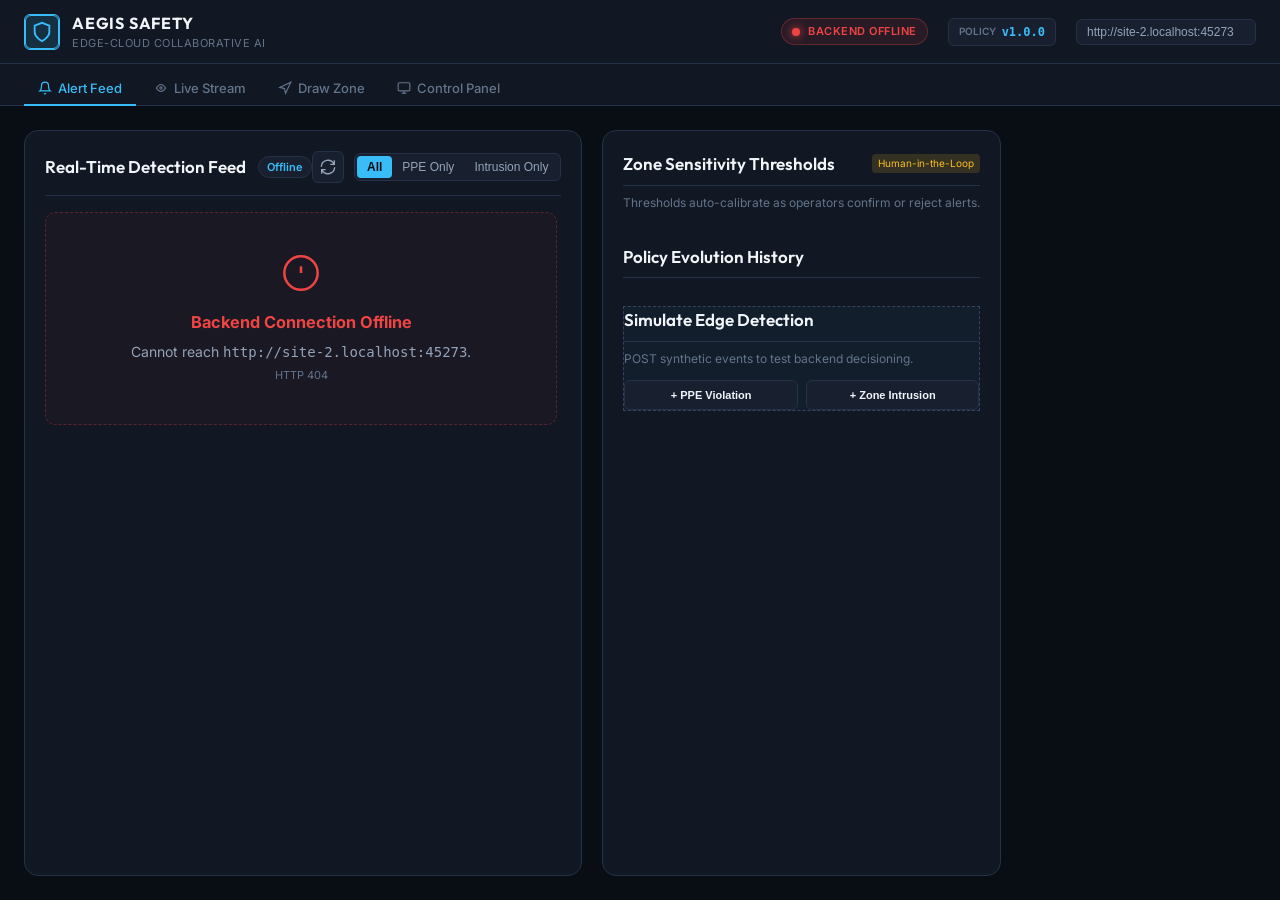
==== commit 6a80dc86: "[dashboard] Add drag-box marking, zone danger presets, and 1-click intrusion detection" ====
--- a/dashboard/index.html
+++ b/dashboard/index.html
@@ -265,21 +265,52 @@
     <!-- Left: controls -->
     <aside class="panel zone-controls-panel">
       <div class="panel-header compact">
-        <h3>Draw Restricted Zone</h3>
-      </div>
-      <p class="panel-desc">Capture a still frame from your camera, then click on it to define a restricted-zone polygon. Saved zones are used by both the live stream and the standalone pipeline script.</p>
+        <div style="display:flex;align-items:center;gap:8px;">
+          <span class="info-tag" style="background:var(--accent-cyan-glow);color:var(--accent-cyan);font-weight:700;">STEP 1</span>
+          <h3>Mark Restricted Zone</h3>
+        </div>
+      </div>
+      <p class="panel-desc">Mark restricted danger areas on your video stream or still frame. Then click <strong>"Detect Anyone Who Enters"</strong> to launch real-time intrusion monitoring.</p>
 
       <!-- Source for capture -->
       <div class="form-group">
-        <label class="form-label">Camera Source (for frame capture)</label>
-        <input type="text" id="zone-capture-source" class="form-input" value="0" placeholder="0 | rtsp://... | path/to/video.mp4">
-        <p class="form-hint">Same format as Live Stream. Use 0 for webcam.</p>
-      </div>
-
-      <button id="btn-capture-frame" class="btn-secondary" style="width:100%;margin-bottom:12px;">
-        <svg width="14" height="14" viewBox="0 0 24 24" fill="none" stroke="currentColor" stroke-width="2"><path d="M23 19a2 2 0 0 1-2 2H3a2 2 0 0 1-2-2V8a2 2 0 0 1 2-2h4l2-3h6l2 3h4a2 2 0 0 1 2 2z"/><circle cx="12" cy="13" r="4"/></svg>
-        Capture Frame
-      </button>
+        <label class="form-label">Camera Source</label>
+        <div style="display:flex;gap:6px;">
+          <input type="text" id="zone-capture-source" class="form-input" style="flex:1;" value="0" placeholder="0 | demo/videos/...">
+          <select id="zone-source-presets" class="form-input" style="width:115px;padding:6px 6px;font-size:12px;">
+            <option value="0">Webcam (0)</option>
+            <option value="demo/videos/zone_intrusion_demo.mp4">Demo Video</option>
+            <option value="custom">Custom</option>
+          </select>
+        </div>
+      </div>
+
+      <div style="display:flex;gap:8px;margin-bottom:12px;">
+        <button id="btn-capture-frame" class="btn-secondary" style="flex:1;">
+          <svg width="14" height="14" viewBox="0 0 24 24" fill="none" stroke="currentColor" stroke-width="2"><path d="M23 19a2 2 0 0 1-2 2H3a2 2 0 0 1-2-2V8a2 2 0 0 1 2-2h4l2-3h6l2 3h4a2 2 0 0 1 2 2z"/><circle cx="12" cy="13" r="4"/></svg>
+          Capture Frame
+        </button>
+        <button id="btn-live-stream-preview" class="btn-secondary" style="flex:1;" title="Toggle live camera preview to mark zone">
+          <svg width="14" height="14" viewBox="0 0 24 24" fill="none" stroke="currentColor" stroke-width="2"><polygon points="5 3 19 12 5 21 5 3"/></svg>
+          Live Preview
+        </button>
+      </div>
+
+      <!-- Zone Presets & Options -->
+      <div class="form-group">
+        <label class="form-label">Zone Options &amp; Danger Level</label>
+        <div class="zone-type-picker">
+          <button type="button" class="zone-type-pill active" data-type="restricted" data-color="#ef4444" data-zoneid="zone_red_1">
+            <span class="dot-color dot-red"></span> Red Zone (Danger / Restricted)
+          </button>
+          <button type="button" class="zone-type-pill" data-type="warning" data-color="#fbbf24" data-zoneid="zone_caution_1">
+            <span class="dot-color dot-yellow"></span> Yellow Zone (Warning / Caution)
+          </button>
+          <button type="button" class="zone-type-pill" data-type="custom" data-color="#38bdf8" data-zoneid="zone_custom_1">
+            <span class="dot-color dot-blue"></span> Custom Zone (Cyan)
+          </button>
+        </div>
+      </div>
 
       <!-- Zone metadata -->
       <div class="form-row">
@@ -293,14 +324,35 @@
         </div>
       </div>
 
-      <!-- Drawing controls -->
+      <!-- Drawing Mode: Box vs Polygon -->
+      <div class="form-group">
+        <label class="form-label">Marking Method</label>
+        <div class="zone-mode-selector">
+          <button type="button" class="zone-draw-mode-btn active" data-mode="box" id="btn-mode-box">
+            <svg width="13" height="13" viewBox="0 0 24 24" fill="none" stroke="currentColor" stroke-width="2"><rect x="3" y="3" width="18" height="18" rx="2"/></svg>
+            Drag Box (Fast)
+          </button>
+          <button type="button" class="zone-draw-mode-btn" data-mode="polygon" id="btn-mode-poly">
+            <svg width="13" height="13" viewBox="0 0 24 24" fill="none" stroke="currentColor" stroke-width="2"><polygon points="3 11 22 2 13 21 11 13 3 11"/></svg>
+            Click Points (Custom)
+          </button>
+        </div>
+      </div>
+
+      <!-- Drawing controls & shape presets -->
       <div class="zone-draw-controls">
         <div class="zone-point-count">
           <span class="form-label">Points:</span>
           <span id="zone-point-count" class="badge-val">0</span>
           <span style="font-size:11px;color:var(--text-dim);">(min 3)</span>
         </div>
-        <div style="display:flex;gap:8px;">
+        <div style="display:flex;gap:4px;">
+          <button type="button" id="btn-preset-center" class="btn-icon" title="Apply Center Box Preset" style="font-size:11px;width:auto;padding:0 6px;">
+            Center
+          </button>
+          <button type="button" id="btn-preset-floor" class="btn-icon" title="Apply Floor Hazard Preset" style="font-size:11px;width:auto;padding:0 6px;">
+            Floor
+          </button>
           <button id="btn-zone-undo" class="btn-icon" title="Undo last point" disabled>
             <svg width="14" height="14" viewBox="0 0 24 24" fill="none" stroke="currentColor" stroke-width="2"><path d="M3 7v6h6"/><path d="M21 17a9 9 0 0 0-9-9 9 9 0 0 0-6 2.3L3 13"/></svg>
           </button>
@@ -310,10 +362,18 @@
         </div>
       </div>
 
-      <button id="btn-zone-save" class="btn-primary" style="width:100%;margin-top:4px;" disabled>
-        <svg width="14" height="14" viewBox="0 0 24 24" fill="none" stroke="currentColor" stroke-width="2"><path d="M19 21H5a2 2 0 0 1-2-2V5a2 2 0 0 1 2-2h11l5 5v11a2 2 0 0 1-2 2z"/><polyline points="17 21 17 13 7 13 7 21"/><polyline points="7 3 7 8 15 8"/></svg>
-        Save Zone
-      </button>
+      <!-- Save & Detection Action Buttons -->
+      <div style="display:flex;flex-direction:column;gap:8px;margin-top:6px;">
+        <button id="btn-zone-save" class="btn-secondary" style="width:100%;" disabled>
+          <svg width="14" height="14" viewBox="0 0 24 24" fill="none" stroke="currentColor" stroke-width="2"><path d="M19 21H5a2 2 0 0 1-2-2V5a2 2 0 0 1 2-2h11l5 5v11a2 2 0 0 1-2 2z"/><polyline points="17 21 17 13 7 13 7 21"/><polyline points="7 3 7 8 15 8"/></svg>
+          Save Zone Config
+        </button>
+
+        <button id="btn-start-zone-detect" class="btn-primary btn-detect-zone-action" style="width:100%;" disabled>
+          <svg width="14" height="14" viewBox="0 0 24 24" fill="currentColor"><polygon points="5 3 19 12 5 21 5 3"/></svg>
+          Detect Anyone Who Enters
+        </button>
+      </div>
 
       <div id="zone-save-result" class="zone-save-result" style="display:none;"></div>
 
@@ -333,15 +393,21 @@
 
     <!-- Right: canvas drawing area -->
     <section class="panel zone-canvas-panel">
-      <div class="panel-header compact">
-        <h3>Zone Polygon Editor</h3>
-        <span style="font-size:11px;color:var(--text-dim);">Click on the image to add polygon points</span>
+      <div class="panel-header compact" style="display:flex;justify-content:space-between;align-items:center;">
+        <div style="display:flex;align-items:center;gap:10px;">
+          <h3>Zone Marking Canvas</h3>
+          <span id="zone-status-badge" class="proc-badge badge-stopped" style="font-size:10px;">READY</span>
+        </div>
+        <div style="display:flex;align-items:center;gap:12px;">
+          <span id="canvas-hint" style="font-size:12px;color:var(--accent-cyan);">Click &amp; drag on the image to mark a restricted box</span>
+        </div>
       </div>
 
       <div class="canvas-container" id="canvas-container">
         <div class="canvas-placeholder" id="canvas-placeholder">
           <svg width="48" height="48" viewBox="0 0 24 24" fill="none" stroke="currentColor" stroke-width="1"><path d="M23 19a2 2 0 0 1-2 2H3a2 2 0 0 1-2-2V8a2 2 0 0 1 2-2h4l2-3h6l2 3h4a2 2 0 0 1 2 2z"/><circle cx="12" cy="13" r="4"/></svg>
-          <p>Capture a frame to begin drawing</p>
+          <p style="font-weight:500;">Capture a frame or start Live Preview to begin marking</p>
+          <p style="font-size:12px;color:var(--text-dim);max-width:320px;">Use your camera or demo video to draw restricted zones where people should not enter.</p>
         </div>
         <canvas id="zone-canvas" style="display:none;cursor:crosshair;"></canvas>
       </div>
--- a/dashboard/styles.css
+++ b/dashboard/styles.css
@@ -1152,6 +1152,162 @@
   background: var(--color-false-bg) !important;
   color: var(--color-false) !important;
   border-color: rgba(239,68,68,0.3) !important;
+}
+
+/* Zone options & marking modes */
+.zone-type-picker {
+  display: flex;
+  flex-direction: column;
+  gap: 6px;
+}
+
+.zone-type-pill {
+  display: flex;
+  align-items: center;
+  gap: 8px;
+  background: var(--bg-card);
+  border: 1px solid var(--border-subtle);
+  border-radius: var(--radius-sm);
+  padding: 6px 10px;
+  color: var(--text-muted);
+  font-family: var(--font-body);
+  font-size: 12px;
+  font-weight: 500;
+  cursor: pointer;
+  transition: all 0.2s;
+  text-align: left;
+}
+
+.zone-type-pill:hover {
+  border-color: var(--border-highlight);
+  color: var(--text-main);
+}
+
+.zone-type-pill.active {
+  border-color: var(--accent-cyan);
+  background: rgba(56, 189, 248, 0.08);
+  color: var(--text-main);
+}
+
+.zone-type-pill.active[data-type="restricted"] {
+  border-color: rgba(239, 68, 68, 0.6);
+  background: rgba(239, 68, 68, 0.1);
+}
+
+.zone-type-pill.active[data-type="warning"] {
+  border-color: rgba(251, 191, 36, 0.6);
+  background: rgba(251, 191, 36, 0.1);
+}
+
+.dot-color {
+  width: 8px;
+  height: 8px;
+  border-radius: 50%;
+  flex-shrink: 0;
+}
+
+.dot-red {
+  background: #ef4444;
+  box-shadow: 0 0 6px rgba(239, 68, 68, 0.6);
+}
+
+.dot-yellow {
+  background: #fbbf24;
+  box-shadow: 0 0 6px rgba(251, 191, 36, 0.6);
+}
+
+.dot-blue {
+  background: #38bdf8;
+  box-shadow: 0 0 6px rgba(56, 189, 248, 0.6);
+}
+
+.zone-mode-selector {
+  display: flex;
+  background: var(--bg-card);
+  border: 1px solid var(--border-subtle);
+  border-radius: var(--radius-sm);
+  padding: 3px;
+  gap: 3px;
+}
+
+.zone-draw-mode-btn {
+  flex: 1;
+  background: none;
+  border: none;
+  color: var(--text-dim);
+  font-family: var(--font-body);
+  font-size: 11px;
+  font-weight: 600;
+  padding: 6px 4px;
+  border-radius: 4px;
+  cursor: pointer;
+  display: flex;
+  align-items: center;
+  justify-content: center;
+  gap: 5px;
+  transition: all 0.2s;
+}
+
+.zone-draw-mode-btn:hover {
+  color: var(--text-muted);
+}
+
+.zone-draw-mode-btn.active {
+  background: var(--bg-surface);
+  color: var(--accent-cyan);
+  box-shadow: 0 1px 3px rgba(0, 0, 0, 0.3);
+}
+
+.btn-detect-zone-action {
+  background: linear-gradient(135deg, #0284c7, #0369a1) !important;
+  border-color: #38bdf8 !important;
+  color: #fff !important;
+  font-weight: 600 !important;
+  box-shadow: 0 0 15px rgba(56, 189, 248, 0.2);
+}
+
+.btn-detect-zone-action:hover:not(:disabled) {
+  background: linear-gradient(135deg, #0369a1, #075985) !important;
+  box-shadow: 0 0 20px rgba(56, 189, 248, 0.35);
+}
+
+.zone-list-actions {
+  display: flex;
+  align-items: center;
+  gap: 6px;
+}
+
+.btn-zone-action-detect {
+  background: rgba(16, 185, 129, 0.15) !important;
+  color: var(--color-confirm) !important;
+  border: 1px solid rgba(16, 185, 129, 0.3) !important;
+  font-size: 11px !important;
+  padding: 4px 8px !important;
+  border-radius: 4px !important;
+  cursor: pointer;
+  display: flex;
+  align-items: center;
+  gap: 4px;
+  font-weight: 500;
+}
+
+.btn-zone-action-detect:hover {
+  background: rgba(16, 185, 129, 0.3) !important;
+}
+
+.btn-zone-action-load {
+  background: rgba(56, 189, 248, 0.1) !important;
+  color: var(--accent-cyan) !important;
+  border: 1px solid rgba(56, 189, 248, 0.25) !important;
+  font-size: 11px !important;
+  padding: 4px 8px !important;
+  border-radius: 4px !important;
+  cursor: pointer;
+  font-weight: 500;
+}
+
+.btn-zone-action-load:hover {
+  background: rgba(56, 189, 248, 0.25) !important;
 }
 
 /* Console grid (alert feed tab) — same as before but now toggled via .tab-content */
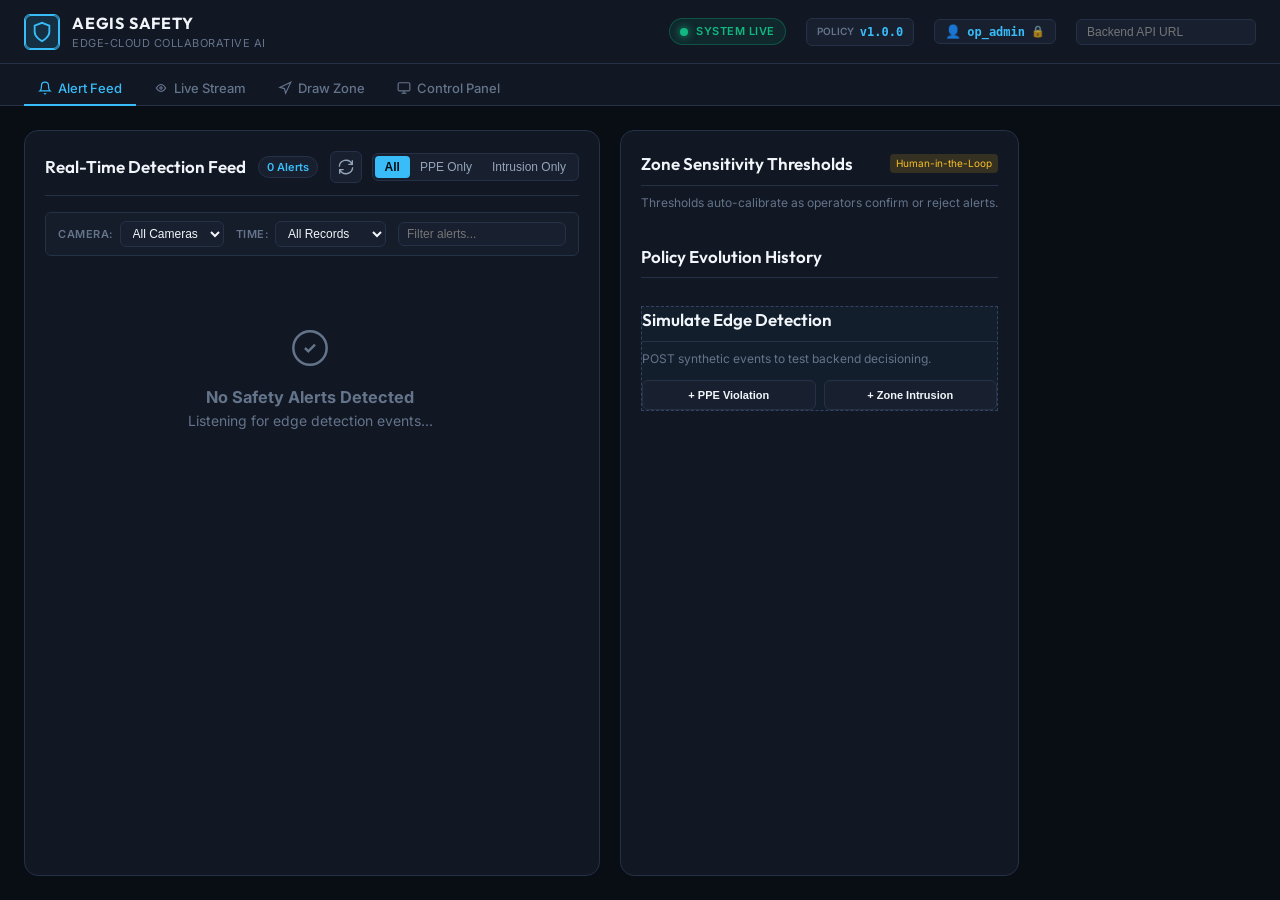
==== commit 478f3395: "[frontend] Add operator credentials modal, secondary alert filters, data retention trigger, and resp" ====
--- a/dashboard/index.html
+++ b/dashboard/index.html
@@ -35,8 +35,13 @@
         <span class="badge-title">POLICY</span>
         <span id="header-policy-ver" class="badge-val">v1.0.0</span>
       </div>
+      <button id="btn-operator-settings" class="operator-badge" title="Configure Operator ID & API Key" aria-label="Configure Operator Credentials">
+        <span class="op-icon">👤</span>
+        <span id="header-operator-id" class="op-name">op_admin</span>
+        <span class="auth-lock-icon">🔒</span>
+      </button>
       <div class="backend-url-selector">
-        <input type="text" id="api-url-input" placeholder="Backend API URL">
+        <input type="text" id="api-url-input" placeholder="Backend API URL" aria-label="Backend API URL">
       </div>
     </div>
   </header>
@@ -83,6 +88,29 @@
           </div>
         </div>
       </div>
+
+      <!-- Secondary Filter Toolbar (Camera, Time, Keyword) -->
+      <div class="alert-filter-bar">
+        <div class="filter-item">
+          <label for="alert-cam-filter" class="filter-label">Camera:</label>
+          <select id="alert-cam-filter" class="filter-select" aria-label="Filter by camera">
+            <option value="all">All Cameras</option>
+          </select>
+        </div>
+        <div class="filter-item">
+          <label for="alert-time-filter" class="filter-label">Time:</label>
+          <select id="alert-time-filter" class="filter-select" aria-label="Filter by time range">
+            <option value="all">All Records</option>
+            <option value="15m">Last 15 min</option>
+            <option value="1h">Last 1 hour</option>
+            <option value="24h">Last 24 hours</option>
+          </select>
+        </div>
+        <div class="filter-item filter-search-wrap">
+          <input type="text" id="alert-search-input" class="filter-search-input" placeholder="Filter alerts..." aria-label="Search alerts">
+        </div>
+      </div>
+
       <div id="alert-feed-container" class="feed-container">
         <div class="feed-empty-state" id="feed-empty">
           <div class="empty-icon">
@@ -569,10 +597,69 @@
           </div>
         </div>
 
+        <!-- Card: Data Retention & Cleanup -->
+        <div class="process-card" id="proc-card-retention">
+          <div class="proc-header">
+            <div class="proc-title-wrap">
+              <span class="proc-dot status-dot-running" id="proc-dot-retention"></span>
+              <div>
+                <h3 class="proc-name">Data Retention &amp; Incident Cleanup</h3>
+                <span class="proc-badge badge-running">ACTIVE POLICY</span>
+              </div>
+            </div>
+            <div class="proc-actions">
+              <button class="btn-secondary" id="btn-run-retention-cleanup" title="Prune events and video clips exceeding retention window">
+                <svg width="14" height="14" viewBox="0 0 24 24" fill="none" stroke="currentColor" stroke-width="2"><polyline points="3 6 5 6 21 6"/><path d="M19 6v14a2 2 0 0 1-2 2H7a2 2 0 0 1-2-2V6m3 0V4a2 2 0 0 1 2-2h4a2 2 0 0 1 2 2v2"/></svg>
+                Prune Aged Data Now
+              </button>
+            </div>
+          </div>
+          <p class="proc-desc">
+            Enforces GDPR / bounded-storage policies documented in decisions.md. Automatically purges video clips older than 7 days and events older than 30 days to prevent unbounded local disk accumulation.
+          </p>
+          <div class="proc-meta">
+            <div class="proc-meta-item">
+              <span class="meta-label">Clip Retention:</span>
+              <span class="meta-val">7 days</span>
+            </div>
+            <div class="proc-meta-item">
+              <span class="meta-label">Event Retention:</span>
+              <span class="meta-val">30 days (max 10,000)</span>
+            </div>
+            <div class="proc-meta-item">
+              <span class="meta-label">Last Status:</span>
+              <span class="meta-val" id="retention-status-label">Active (Cleaned on startup)</span>
+            </div>
+          </div>
+        </div>
+
       </div>
     </section>
 
-  </main>
+  <!-- Operator Credentials Modal -->
+  <div id="auth-modal" class="modal-overlay" style="display:none;" role="dialog" aria-modal="true" aria-labelledby="auth-modal-title">
+    <div class="modal-card">
+      <div class="modal-header">
+        <h3 id="auth-modal-title">Operator Security Credentials</h3>
+        <button id="btn-close-auth-modal" class="btn-icon" aria-label="Close credentials modal">✕</button>
+      </div>
+      <p class="modal-desc">Configure your operator call-sign and backend API key. All state-changing actions (feedback, zones, stream start/stop, background jobs) are tied to this authenticated session.</p>
+      <div class="form-group" style="margin-top:14px;">
+        <label class="form-label" for="setting-operator-id">Operator Identifier</label>
+        <input type="text" id="setting-operator-id" class="form-input" placeholder="e.g. op_admin or op_smith" maxlength="64">
+        <p class="form-hint">Recorded with feedback submissions to establish human decision provenance.</p>
+      </div>
+      <div class="form-group" style="margin-top:14px;">
+        <label class="form-label" for="setting-api-key">Backend API Key</label>
+        <input type="password" id="setting-api-key" class="form-input" placeholder="Enter API Key">
+        <p class="form-hint">Matches AEGIS_API_KEY on the backend server (default: aegis-secret-key-2026).</p>
+      </div>
+      <div class="modal-actions" style="margin-top:20px;display:flex;justify-content:flex-end;gap:10px;">
+        <button id="btn-cancel-auth" class="btn-secondary">Cancel</button>
+        <button id="btn-save-auth" class="btn-primary">Save Credentials</button>
+      </div>
+    </div>
+  </div>
 
   <script src="app.js"></script>
 </body>
--- a/dashboard/styles.css
+++ b/dashboard/styles.css
@@ -1623,3 +1623,264 @@
   word-break: break-all;
 }
 
+/* ===========================================================================
+   Operator Credentials & Security Badge
+   =========================================================================== */
+.operator-badge {
+  display: flex;
+  align-items: center;
+  gap: 6px;
+  background-color: var(--bg-card);
+  border: 1px solid var(--border-subtle);
+  padding: 4px 10px;
+  border-radius: var(--radius-sm);
+  font-size: 12px;
+  color: var(--text-main);
+  cursor: pointer;
+  transition: all 0.2s ease;
+}
+
+.operator-badge:hover {
+  border-color: var(--accent-cyan);
+  background-color: var(--bg-card-hover);
+}
+
+.op-icon {
+  font-size: 13px;
+}
+
+.op-name {
+  font-family: monospace;
+  font-weight: 600;
+  color: var(--accent-cyan);
+}
+
+.auth-lock-icon {
+  font-size: 11px;
+  opacity: 0.7;
+}
+
+/* ===========================================================================
+   Extended Alert Filter Toolbar
+   =========================================================================== */
+.alert-filter-bar {
+  display: flex;
+  align-items: center;
+  gap: 12px;
+  padding: 8px 12px;
+  margin-bottom: 12px;
+  background-color: rgba(24, 32, 48, 0.6);
+  border: 1px solid var(--border-subtle);
+  border-radius: var(--radius-sm);
+  flex-wrap: wrap;
+}
+
+.filter-item {
+  display: flex;
+  align-items: center;
+  gap: 6px;
+}
+
+.filter-label {
+  font-size: 11px;
+  font-weight: 600;
+  color: var(--text-dim);
+  text-transform: uppercase;
+  letter-spacing: 0.5px;
+}
+
+.filter-select {
+  background-color: var(--bg-card);
+  border: 1px solid var(--border-subtle);
+  color: var(--text-main);
+  padding: 4px 8px;
+  border-radius: var(--radius-sm);
+  font-size: 12px;
+  outline: none;
+}
+
+.filter-select:focus {
+  border-color: var(--accent-cyan);
+}
+
+.filter-search-wrap {
+  flex: 1;
+  min-width: 140px;
+}
+
+.filter-search-input {
+  width: 100%;
+  background-color: var(--bg-card);
+  border: 1px solid var(--border-subtle);
+  color: var(--text-main);
+  padding: 4px 8px;
+  border-radius: var(--radius-sm);
+  font-size: 12px;
+  outline: none;
+}
+
+.filter-search-input:focus {
+  border-color: var(--accent-cyan);
+}
+
+/* ===========================================================================
+   Operator Credentials Modal
+   =========================================================================== */
+.modal-overlay {
+  position: fixed;
+  top: 0;
+  left: 0;
+  width: 100%;
+  height: 100%;
+  background: rgba(0, 0, 0, 0.75);
+  backdrop-filter: blur(4px);
+  display: flex;
+  align-items: center;
+  justify-content: center;
+  z-index: 9999;
+  padding: 20px;
+}
+
+.modal-card {
+  background-color: var(--bg-surface);
+  border: 1px solid var(--border-highlight);
+  border-radius: var(--radius-lg);
+  padding: 24px;
+  max-width: 480px;
+  width: 100%;
+  box-shadow: 0 16px 40px rgba(0, 0, 0, 0.6);
+}
+
+.modal-header {
+  display: flex;
+  align-items: center;
+  justify-content: space-between;
+  margin-bottom: 8px;
+}
+
+.modal-header h3 {
+  font-family: var(--font-heading);
+  font-size: 17px;
+  font-weight: 600;
+  color: var(--text-main);
+}
+
+.modal-desc {
+  font-size: 12px;
+  color: var(--text-muted);
+  line-height: 1.5;
+}
+
+/* ===========================================================================
+   Accessibility & Focus Outlines
+   =========================================================================== */
+button:focus-visible,
+input:focus-visible,
+select:focus-visible {
+  outline: 2px solid var(--accent-cyan);
+  outline-offset: 2px;
+}
+
+/* ===========================================================================
+   Responsive Mobile & Tablet Media Queries
+   =========================================================================== */
+@media (max-width: 1024px) {
+  .console-grid {
+    grid-template-columns: 1fr;
+    padding: 16px;
+  }
+
+  .stream-layout {
+    grid-template-columns: 1fr;
+    padding: 16px;
+  }
+
+  .zone-layout {
+    grid-template-columns: 1fr;
+    padding: 16px;
+  }
+
+  .control-grid {
+    grid-template-columns: 1fr;
+    padding: 16px;
+  }
+}
+
+@media (max-width: 768px) {
+  .app-header {
+    height: auto;
+    padding: 12px 16px;
+    flex-direction: column;
+    align-items: flex-start;
+    gap: 12px;
+  }
+
+  .header-status {
+    width: 100%;
+    flex-wrap: wrap;
+    gap: 8px;
+  }
+
+  .backend-url-selector {
+    flex: 1;
+    min-width: 160px;
+  }
+
+  .backend-url-selector input {
+    width: 100%;
+  }
+
+  .tab-nav {
+    overflow-x: auto;
+    white-space: nowrap;
+    padding: 0 8px;
+  }
+
+  .tab-btn {
+    padding: 8px 12px;
+    font-size: 12px;
+  }
+
+  .feed-controls {
+    flex-wrap: wrap;
+  }
+
+  .alert-filter-bar {
+    flex-direction: column;
+    align-items: stretch;
+  }
+
+  .filter-search-wrap {
+    width: 100%;
+  }
+
+  .proc-header {
+    flex-direction: column;
+    align-items: flex-start;
+    gap: 12px;
+  }
+
+  .proc-actions {
+    width: 100%;
+    display: flex;
+    gap: 8px;
+  }
+
+  .proc-actions button {
+    flex: 1;
+  }
+}
+
+@media (max-width: 480px) {
+  .alert-card {
+    flex-direction: column;
+    align-items: flex-start;
+    gap: 10px;
+  }
+
+  .alert-actions {
+    width: 100%;
+    justify-content: flex-start;
+  }
+}
+
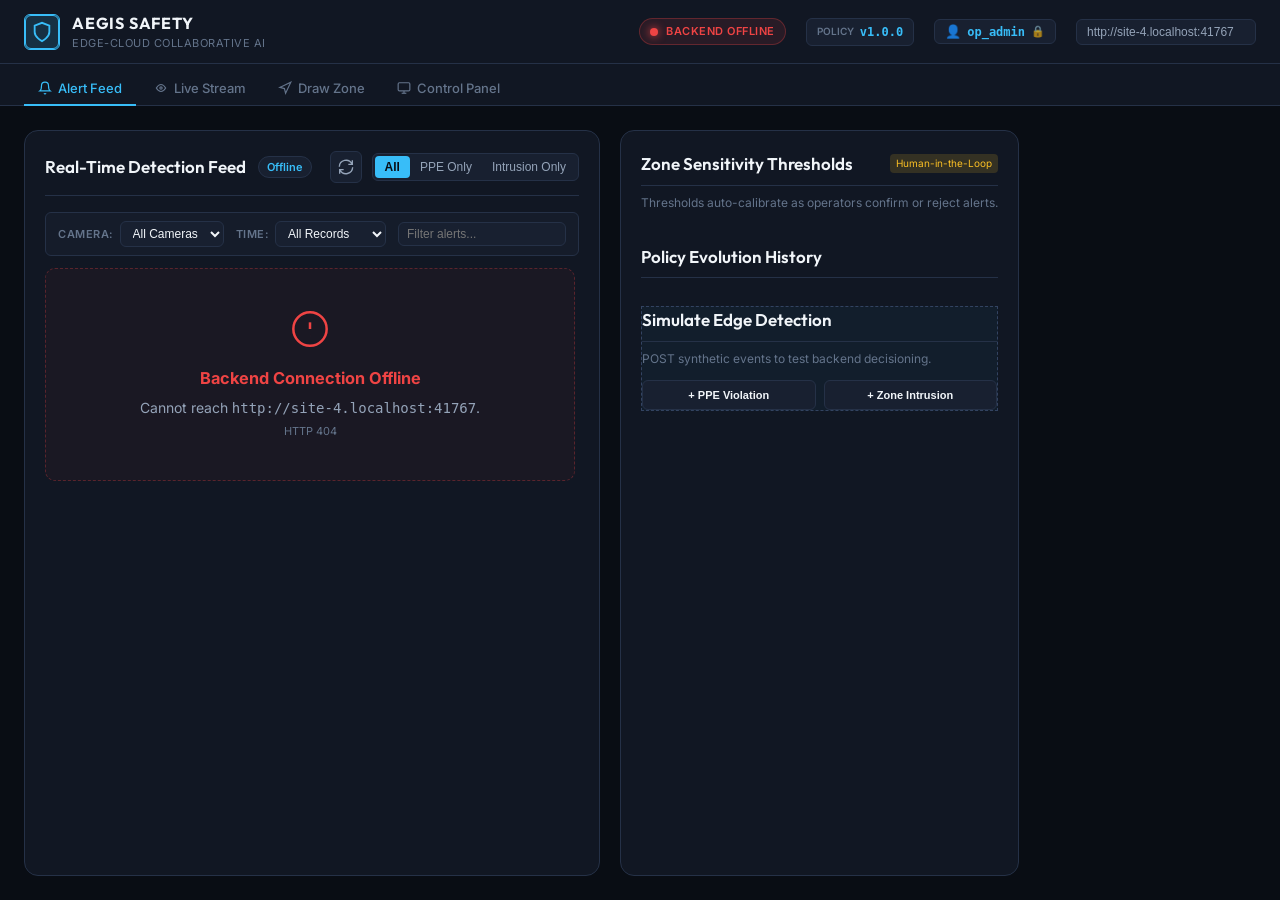
==== commit 58df6b75: "[backend] Add continuous all-in-one detection (PPE + Zone) on single camera stream" ====
--- a/dashboard/index.html
+++ b/dashboard/index.html
@@ -188,13 +188,14 @@
       <div class="form-group">
         <label class="form-label">Detection Mode</label>
         <div class="seg-control" id="mode-seg">
-          <button class="seg-btn active" data-val="ppe">PPE Detection</button>
-          <button class="seg-btn" data-val="zone_intrusion">Zone Intrusion</button>
-        </div>
-      </div>
-
-      <!-- Zone config (only shown in zone_intrusion mode) -->
-      <div class="form-group" id="zone-config-group" style="display:none;">
+          <button class="seg-btn active" data-val="all">All (PPE + Zone)</button>
+          <button class="seg-btn" data-val="ppe">PPE Only</button>
+          <button class="seg-btn" data-val="zone_intrusion">Zone Only</button>
+        </div>
+      </div>
+
+      <!-- Zone config (shown in all and zone_intrusion mode) -->
+      <div class="form-group" id="zone-config-group">
         <label class="form-label">Zone Config</label>
         <select id="stream-zone-select" class="form-input">
           <option value="">Loading zones...</option>
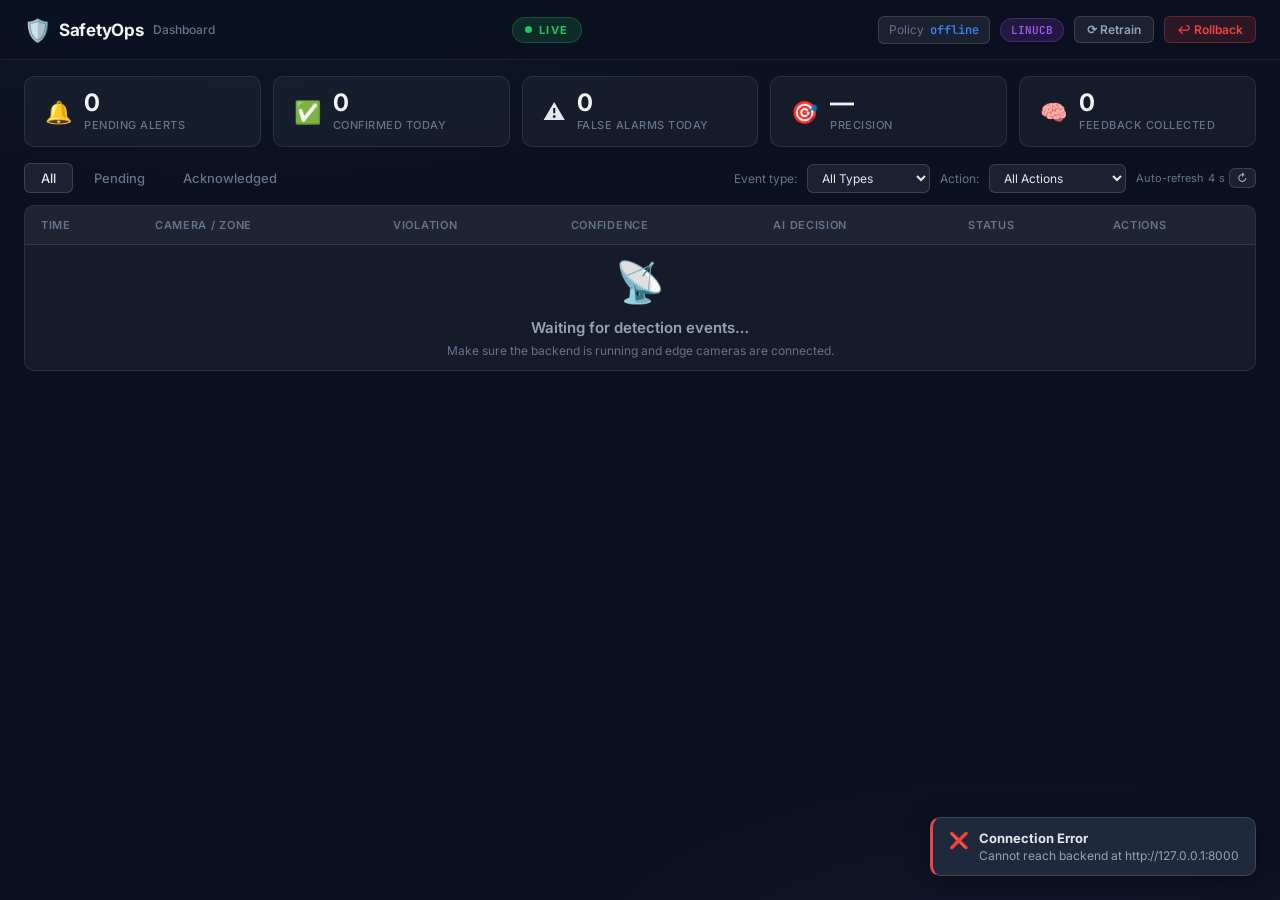
==== commit 9a733c1f: "[Person D] backend, dashboard, bug fixes, tests — pre-merge commit" ====
--- a/dashboard/index.html
+++ b/dashboard/index.html
@@ -1,667 +1,164 @@
 <!DOCTYPE html>
 <html lang="en">
 <head>
-  <meta charset="UTF-8">
-  <meta name="viewport" content="width=device-width, initial-scale=1.0">
-  <title>AEGIS — Collaborative AI Safety Operations Console</title>
-  <link rel="preconnect" href="https://fonts.googleapis.com">
-  <link rel="preconnect" href="https://fonts.gstatic.com" crossorigin>
-  <link href="https://fonts.googleapis.com/css2?family=Inter:wght@300;400;500;600;700&family=Outfit:wght@500;600;700&display=swap" rel="stylesheet">
-  <link rel="stylesheet" href="styles.css">
+  <meta charset="UTF-8" />
+  <meta name="viewport" content="width=device-width, initial-scale=1.0" />
+  <title>SafetyOps Dashboard — Industrial Safety Monitoring</title>
+  <meta name="description" content="Real-time operator dashboard for Industrial Safety Monitoring System. Review PPE violations and zone intrusions, confirm or dismiss alerts, and track model performance." />
+  <link rel="preconnect" href="https://fonts.googleapis.com" />
+  <link href="https://fonts.googleapis.com/css2?family=Inter:wght@300;400;500;600;700&family=JetBrains+Mono:wght@400;500&display=swap" rel="stylesheet" />
+  <link rel="stylesheet" href="style.css" />
 </head>
 <body>
 
-  <!-- Top Navigation Header -->
-  <header class="app-header">
-    <div class="brand">
-      <div class="brand-icon">
-        <span class="pulse-ring"></span>
-        <svg width="22" height="22" viewBox="0 0 24 24" fill="none" stroke="currentColor" stroke-width="2">
-          <path d="M12 22s8-4 8-10V5l-8-3-8 3v7c0 6 8 10 8 10z"/>
-        </svg>
-      </div>
-      <div class="brand-text">
-        <span class="system-name">AEGIS SAFETY</span>
-        <span class="system-sub">Edge-Cloud Collaborative AI</span>
+  <!-- ───────────────────── HEADER ───────────────────── -->
+  <header class="header">
+    <div class="header-left">
+      <div class="logo">
+        <span class="logo-icon">🛡️</span>
+        <span class="logo-text">SafetyOps</span>
+        <span class="logo-sub">Dashboard</span>
       </div>
     </div>
 
-    <div class="header-status">
-      <div class="status-indicator">
-        <span class="dot live-dot"></span>
-        <span class="status-label">SYSTEM LIVE</span>
+    <div class="header-center">
+      <div class="live-badge">
+        <span class="live-dot"></span>
+        LIVE
       </div>
-      <div class="policy-badge">
-        <span class="badge-title">POLICY</span>
-        <span id="header-policy-ver" class="badge-val">v1.0.0</span>
+    </div>
+
+    <div class="header-right">
+      <div class="policy-badge" id="policy-badge">
+        <span class="policy-label">Policy</span>
+        <span class="policy-version" id="policy-version">loading…</span>
       </div>
-      <button id="btn-operator-settings" class="operator-badge" title="Configure Operator ID & API Key" aria-label="Configure Operator Credentials">
-        <span class="op-icon">👤</span>
-        <span id="header-operator-id" class="op-name">op_admin</span>
-        <span class="auth-lock-icon">🔒</span>
-      </button>
-      <div class="backend-url-selector">
-        <input type="text" id="api-url-input" placeholder="Backend API URL" aria-label="Backend API URL">
-      </div>
+      <div class="strategy-badge" id="strategy-badge">linucb</div>
+      <button class="btn btn-ghost btn-sm" id="retrain-btn" title="Trigger batch retrain">⟳ Retrain</button>
+      <button class="btn btn-danger-ghost btn-sm" id="rollback-btn" title="Roll back to previous policy">↩ Rollback</button>
     </div>
   </header>
 
-  <!-- Tab Navigation -->
-  <nav class="tab-nav">
-    <button class="tab-btn active" data-tab="alerts">
-      <svg width="14" height="14" viewBox="0 0 24 24" fill="none" stroke="currentColor" stroke-width="2"><path d="M18 8A6 6 0 0 0 6 8c0 7-3 9-3 9h18s-3-2-3-9"/><path d="M13.73 21a2 2 0 0 1-3.46 0"/></svg>
-      Alert Feed
-    </button>
-    <button class="tab-btn" data-tab="stream">
-      <svg width="14" height="14" viewBox="0 0 24 24" fill="none" stroke="currentColor" stroke-width="2"><circle cx="12" cy="12" r="2"/><path d="M20 12c-2.4 4-5.6 6-8 6s-5.6-2-8-6c2.4-4 5.6-6 8-6s5.6 2 8 6z"/></svg>
-      Live Stream
-    </button>
-    <button class="tab-btn" data-tab="zones">
-      <svg width="14" height="14" viewBox="0 0 24 24" fill="none" stroke="currentColor" stroke-width="2"><polygon points="3 11 22 2 13 21 11 13 3 11"/></svg>
-      Draw Zone
-    </button>
-    <button class="tab-btn" data-tab="control">
-      <svg width="14" height="14" viewBox="0 0 24 24" fill="none" stroke="currentColor" stroke-width="2"><rect x="2" y="3" width="20" height="14" rx="2" ry="2"/><line x1="8" y1="21" x2="16" y2="21"/><line x1="12" y1="17" x2="12" y2="21"/></svg>
-      Control Panel
-    </button>
-  </nav>
+  <!-- ───────────────────── STATS BAR ───────────────────── -->
+  <section class="stats-bar">
+    <div class="stat-card" id="stat-pending">
+      <div class="stat-icon">🔔</div>
+      <div class="stat-body">
+        <div class="stat-value" id="pending-count">0</div>
+        <div class="stat-label">Pending Alerts</div>
+      </div>
+    </div>
+    <div class="stat-card">
+      <div class="stat-icon">✅</div>
+      <div class="stat-body">
+        <div class="stat-value" id="confirmed-count">0</div>
+        <div class="stat-label">Confirmed Today</div>
+      </div>
+    </div>
+    <div class="stat-card">
+      <div class="stat-icon">⚠️</div>
+      <div class="stat-body">
+        <div class="stat-value" id="false-alarm-count">0</div>
+        <div class="stat-label">False Alarms Today</div>
+      </div>
+    </div>
+    <div class="stat-card">
+      <div class="stat-icon">🎯</div>
+      <div class="stat-body">
+        <div class="stat-value" id="accuracy-pct">—</div>
+        <div class="stat-label">Precision</div>
+      </div>
+    </div>
+    <div class="stat-card">
+      <div class="stat-icon">🧠</div>
+      <div class="stat-body">
+        <div class="stat-value" id="feedback-count">0</div>
+        <div class="stat-label">Feedback Collected</div>
+      </div>
+    </div>
+  </section>
 
-  <!-- ===== TAB: ALERT FEED ===== -->
-  <main class="console-grid tab-content active" id="tab-alerts">
+  <!-- ───────────────────── FILTER BAR ───────────────────── -->
+  <section class="filter-bar">
+    <div class="filter-tabs">
+      <button class="filter-tab active" id="tab-all" onclick="setFilter('all')">All</button>
+      <button class="filter-tab" id="tab-pending" onclick="setFilter('pending')">Pending</button>
+      <button class="filter-tab" id="tab-acknowledged" onclick="setFilter('acknowledged')">Acknowledged</button>
+    </div>
+    <div class="filter-right">
+      <label class="filter-label">Event type:</label>
+      <select id="type-filter" class="select-sm" onchange="applyFilters()">
+        <option value="all">All Types</option>
+        <option value="ppe_violation">PPE Violation</option>
+        <option value="zone_intrusion">Zone Intrusion</option>
+      </select>
+      <label class="filter-label">Action:</label>
+      <select id="action-filter" class="select-sm" onchange="applyFilters()">
+        <option value="all">All Actions</option>
+        <option value="escalate">Escalate</option>
+        <option value="log_only">Log Only</option>
+        <option value="adjust_threshold">Adjust Threshold</option>
+      </select>
+      <div class="refresh-info">
+        Auto-refresh <span id="refresh-countdown">5</span>s
+        <button class="btn btn-ghost btn-xs" onclick="fetchAlerts()" title="Refresh now">↻</button>
+      </div>
+    </div>
+  </section>
 
-    <section class="panel feed-panel">
-      <div class="panel-header">
-        <div class="panel-title-group">
-          <h2>Real-Time Detection Feed</h2>
-          <span id="alert-count-badge" class="counter-pill">0 Alerts</span>
-        </div>
-        <div class="feed-controls">
-          <button id="btn-refresh" class="btn-icon" title="Refresh Feed">
-            <svg width="16" height="16" viewBox="0 0 24 24" fill="none" stroke="currentColor" stroke-width="2">
-              <path d="M21.5 2v6h-6M2.5 22v-6h6M2 11.5a10 10 0 0 1 18.8-4.3M22 12.5a10 10 0 0 1-18.8 4.2"/>
-            </svg>
-          </button>
-          <div class="filter-group">
-            <button class="filter-btn active" data-filter="all">All</button>
-            <button class="filter-btn" data-filter="ppe_violation">PPE Only</button>
-            <button class="filter-btn" data-filter="zone_intrusion">Intrusion Only</button>
-          </div>
-        </div>
-      </div>
-
-      <!-- Secondary Filter Toolbar (Camera, Time, Keyword) -->
-      <div class="alert-filter-bar">
-        <div class="filter-item">
-          <label for="alert-cam-filter" class="filter-label">Camera:</label>
-          <select id="alert-cam-filter" class="filter-select" aria-label="Filter by camera">
-            <option value="all">All Cameras</option>
-          </select>
-        </div>
-        <div class="filter-item">
-          <label for="alert-time-filter" class="filter-label">Time:</label>
-          <select id="alert-time-filter" class="filter-select" aria-label="Filter by time range">
-            <option value="all">All Records</option>
-            <option value="15m">Last 15 min</option>
-            <option value="1h">Last 1 hour</option>
-            <option value="24h">Last 24 hours</option>
-          </select>
-        </div>
-        <div class="filter-item filter-search-wrap">
-          <input type="text" id="alert-search-input" class="filter-search-input" placeholder="Filter alerts..." aria-label="Search alerts">
-        </div>
-      </div>
-
-      <div id="alert-feed-container" class="feed-container">
-        <div class="feed-empty-state" id="feed-empty">
-          <div class="empty-icon">
-            <svg width="40" height="40" viewBox="0 0 24 24" fill="none" stroke="currentColor" stroke-width="1.5"><circle cx="12" cy="12" r="10"/><path d="m9 12 2 2 4-4"/></svg>
-          </div>
-          <h3>No Safety Alerts Detected</h3>
-          <p>Listening for edge detection events...</p>
-        </div>
-      </div>
-    </section>
-
-    <aside class="panel side-panel">
-      <div class="sub-panel">
-        <div class="panel-header compact">
-          <h3>Zone Sensitivity Thresholds</h3>
-          <span class="info-tag">Human-in-the-Loop</span>
-        </div>
-        <p class="panel-desc">Thresholds auto-calibrate as operators confirm or reject alerts.</p>
-        <div id="thresholds-container" class="thresholds-list"></div>
-      </div>
-
-      <div class="sub-panel margin-top">
-        <div class="panel-header compact"><h3>Policy Evolution History</h3></div>
-        <div id="policy-history-list" class="history-list"></div>
-      </div>
-
-      <div class="sub-panel margin-top demo-box">
-        <div class="panel-header compact"><h3>Simulate Edge Detection</h3></div>
-        <p class="panel-desc">POST synthetic events to test backend decisioning.</p>
-        <div class="demo-btn-grid">
-          <button id="btn-sim-ppe" class="btn-demo ppe">+ PPE Violation</button>
-          <button id="btn-sim-zone" class="btn-demo zone">+ Zone Intrusion</button>
-        </div>
-      </div>
-    </aside>
+  <!-- ───────────────────── ALERT FEED ───────────────────── -->
+  <main class="main-content">
+    <div class="alerts-table-wrapper">
+      <table class="alerts-table" id="alerts-table">
+        <thead>
+          <tr>
+            <th>Time</th>
+            <th>Camera / Zone</th>
+            <th>Violation</th>
+            <th>Confidence</th>
+            <th>AI Decision</th>
+            <th>Status</th>
+            <th>Actions</th>
+          </tr>
+        </thead>
+        <tbody id="alerts-tbody">
+          <tr class="empty-row">
+            <td colspan="7">
+              <div class="empty-state">
+                <div class="empty-icon">📡</div>
+                <div class="empty-text">Waiting for detection events…</div>
+                <div class="empty-sub">Make sure the backend is running and edge cameras are connected.</div>
+              </div>
+            </td>
+          </tr>
+        </tbody>
+      </table>
+    </div>
   </main>
 
-  <!-- ===== TAB: LIVE STREAM ===== -->
-  <main class="stream-layout tab-content" id="tab-stream">
-
-    <!-- Left: controls -->
-    <aside class="panel stream-controls-panel">
-      <div class="panel-header compact">
-        <h3>Live Source Configuration</h3>
-        <span id="stream-status-badge" class="stream-badge stopped">STOPPED</span>
+  <!-- ───────────────────── RETRAIN MODAL ───────────────────── -->
+  <div class="modal-overlay" id="retrain-modal" style="display:none;">
+    <div class="modal">
+      <div class="modal-header">
+        <h2>⟳ Trigger Batch Retrain</h2>
+        <button class="modal-close" onclick="closeModal('retrain-modal')">✕</button>
       </div>
-
-      <!-- Source type selector -->
-      <div class="form-group">
-        <label class="form-label">Source Type</label>
-        <div class="seg-control" id="source-type-seg">
-          <button class="seg-btn active" data-val="webcam">
-            <svg width="13" height="13" viewBox="0 0 24 24" fill="none" stroke="currentColor" stroke-width="2"><circle cx="12" cy="12" r="3"/><path d="M20.2 6c-.8-1.6-2.6-2-4.2-2H8C6.4 4 4.6 4.4 3.8 6 3 7.4 3 9.1 3 12s0 4.6.8 6c.8 1.6 2.6 2 4.2 2h8c1.6 0 3.4-.4 4.2-2 .8-1.4.8-3.1.8-6s0-4.6-.8-6z"/></svg>
-            Webcam
-          </button>
-          <button class="seg-btn" data-val="rtsp">
-            <svg width="13" height="13" viewBox="0 0 24 24" fill="none" stroke="currentColor" stroke-width="2"><path d="M2 12s3-7 10-7 10 7 10 7-3 7-10 7-10-7-10-7z"/><circle cx="12" cy="12" r="3"/></svg>
-            CCTV / IP Camera
-          </button>
-          <button class="seg-btn" data-val="file">
-            <svg width="13" height="13" viewBox="0 0 24 24" fill="none" stroke="currentColor" stroke-width="2"><path d="M14 2H6a2 2 0 0 0-2 2v16a2 2 0 0 0 2 2h12a2 2 0 0 0 2-2V8z"/><polyline points="14 2 14 8 20 8"/></svg>
-            Video File
-          </button>
-        </div>
+      <div class="modal-body">
+        <p>This will train a candidate policy on all <strong id="feedback-count-modal">0</strong> collected feedback records and deploy it if it passes the validation gate.</p>
+        <label class="field-label">Min. Validation Score (gate threshold)</label>
+        <input type="range" id="gate-slider" min="0" max="1" step="0.05" value="0.70" oninput="document.getElementById('gate-val').textContent = this.value" />
+        <span class="gate-val" id="gate-val">0.70</span>
       </div>
-
-      <!-- Source input (changes based on type) -->
-      <div class="form-group" id="source-input-group">
-        <label class="form-label" id="source-input-label">Camera Index</label>
-        <input type="text" id="stream-source-input" class="form-input" value="0" placeholder="0">
-        <p id="source-hint" class="form-hint">Enter 0 for default webcam, 1 for external USB camera.</p>
-      </div>
-
-      <!-- Detection mode -->
-      <div class="form-group">
-        <label class="form-label">Detection Mode</label>
-        <div class="seg-control" id="mode-seg">
-          <button class="seg-btn active" data-val="all">All (PPE + Zone)</button>
-          <button class="seg-btn" data-val="ppe">PPE Only</button>
-          <button class="seg-btn" data-val="zone_intrusion">Zone Only</button>
-        </div>
-      </div>
-
-      <!-- Zone config (shown in all and zone_intrusion mode) -->
-      <div class="form-group" id="zone-config-group">
-        <label class="form-label">Zone Config</label>
-        <select id="stream-zone-select" class="form-input">
-          <option value="">Loading zones...</option>
-        </select>
-        <p class="form-hint">Choose a saved zone. Create one in the Draw Zone tab.</p>
-      </div>
-
-      <!-- Camera / Zone IDs -->
-      <div class="form-row">
-        <div class="form-group">
-          <label class="form-label">Camera ID</label>
-          <input type="text" id="stream-camera-id" class="form-input" value="stream_cam_01" placeholder="cam_01">
-        </div>
-        <div class="form-group">
-          <label class="form-label">Zone ID</label>
-          <input type="text" id="stream-zone-id" class="form-input" value="zone_A" placeholder="zone_A">
-        </div>
-      </div>
-
-      <!-- Advanced -->
-      <details class="form-advanced">
-        <summary class="form-label" style="cursor:pointer;">Advanced Settings</summary>
-        <div class="form-row" style="margin-top:8px;">
-          <div class="form-group">
-            <label class="form-label">Debounce Frames</label>
-            <input type="number" id="stream-debounce" class="form-input" value="3" min="1" max="30">
-          </div>
-          <div class="form-group">
-            <label class="form-label">Confidence</label>
-            <input type="number" id="stream-conf" class="form-input" value="0.25" min="0.05" max="0.99" step="0.05">
-          </div>
-        </div>
-      </details>
-
-      <!-- Start / Stop buttons -->
-      <div class="stream-btn-row">
-        <button id="btn-stream-start" class="btn-primary">
-          <svg width="14" height="14" viewBox="0 0 24 24" fill="currentColor"><polygon points="5 3 19 12 5 21 5 3"/></svg>
-          Start Stream
-        </button>
-        <button id="btn-stream-stop" class="btn-secondary" disabled>
-          <svg width="14" height="14" viewBox="0 0 24 24" fill="currentColor"><rect x="6" y="6" width="12" height="12"/></svg>
-          Stop Stream
-        </button>
-      </div>
-
-      <!-- Error display -->
-      <div id="stream-error-box" class="stream-error" style="display:none;"></div>
-
-      <!-- Status info -->
-      <div id="stream-info" class="stream-info" style="display:none;">
-        <div class="info-row"><span class="info-key">Source:</span><span id="info-source" class="info-val">—</span></div>
-        <div class="info-row"><span class="info-key">Mode:</span><span id="info-mode" class="info-val">—</span></div>
-        <div class="info-row"><span class="info-key">Events sent to alert feed automatically</span></div>
-      </div>
-
-      <!-- Phone camera note -->
-      <div class="phone-note">
-        <svg width="13" height="13" viewBox="0 0 24 24" fill="none" stroke="currentColor" stroke-width="2"><circle cx="12" cy="12" r="10"/><line x1="12" y1="8" x2="12" y2="12"/><line x1="12" y1="16" x2="12.01" y2="16"/></svg>
-        <span><strong>Phone camera?</strong> Use CCTV mode with your IP Webcam app URL (e.g. <code>http://192.168.x.x:8080/video</code>), or open this dashboard on the phone's browser directly.</span>
-      </div>
-    </aside>
-
-    <!-- Right: live feed display -->
-    <section class="panel stream-feed-panel">
-      <div class="panel-header compact">
-        <h3>Live Annotated Feed</h3>
-        <div style="display:flex;gap:8px;align-items:center;">
-          <span id="stream-live-dot" class="stream-live-indicator offline"></span>
-          <span id="stream-live-label" style="font-size:11px;color:var(--text-dim);">Not streaming</span>
-        </div>
-      </div>
-
-      <div class="stream-viewport" id="stream-viewport">
-        <div class="stream-placeholder" id="stream-placeholder">
-          <svg width="48" height="48" viewBox="0 0 24 24" fill="none" stroke="currentColor" stroke-width="1"><circle cx="12" cy="12" r="2"/><path d="M20 12c-2.4 4-5.6 6-8 6s-5.6-2-8-6c2.4-4 5.6-6 8-6s5.6 2 8 6z"/></svg>
-          <p>Configure a source and click <strong>Start Stream</strong></p>
-          <p style="font-size:11px;color:var(--text-dim);margin-top:4px;">Annotated video will appear here. PPE violations and zone intrusions are forwarded to the Alert Feed automatically.</p>
-        </div>
-        <!-- The MJPEG image — hidden until streaming starts -->
-        <img id="stream-img" class="stream-img" src="" alt="Live annotated stream" style="display:none;" crossorigin="anonymous">
-      </div>
-
-      <!-- Recent stream events (from the alert feed, filtered to stream camera) -->
-      <div class="stream-events-row">
-        <span style="font-size:11px;color:var(--text-dim);">Recent events from this stream appear in the Alert Feed tab and here:</span>
-        <div id="stream-recent-events" class="stream-recent-events"></div>
-      </div>
-    </section>
-
-  </main>
-
-  <!-- ===== TAB: DRAW ZONE ===== -->
-  <main class="zone-layout tab-content" id="tab-zones">
-
-    <!-- Left: controls -->
-    <aside class="panel zone-controls-panel">
-      <div class="panel-header compact">
-        <div style="display:flex;align-items:center;gap:8px;">
-          <span class="info-tag" style="background:var(--accent-cyan-glow);color:var(--accent-cyan);font-weight:700;">STEP 1</span>
-          <h3>Mark Restricted Zone</h3>
-        </div>
-      </div>
-      <p class="panel-desc">Mark restricted danger areas on your video stream or still frame. Then click <strong>"Detect Anyone Who Enters"</strong> to launch real-time intrusion monitoring.</p>
-
-      <!-- Source for capture -->
-      <div class="form-group">
-        <label class="form-label">Camera Source</label>
-        <div style="display:flex;gap:6px;">
-          <input type="text" id="zone-capture-source" class="form-input" style="flex:1;" value="0" placeholder="0 | demo/videos/...">
-          <select id="zone-source-presets" class="form-input" style="width:115px;padding:6px 6px;font-size:12px;">
-            <option value="0">Webcam (0)</option>
-            <option value="demo/videos/zone_intrusion_demo.mp4">Demo Video</option>
-            <option value="custom">Custom</option>
-          </select>
-        </div>
-      </div>
-
-      <div style="display:flex;gap:8px;margin-bottom:12px;">
-        <button id="btn-capture-frame" class="btn-secondary" style="flex:1;">
-          <svg width="14" height="14" viewBox="0 0 24 24" fill="none" stroke="currentColor" stroke-width="2"><path d="M23 19a2 2 0 0 1-2 2H3a2 2 0 0 1-2-2V8a2 2 0 0 1 2-2h4l2-3h6l2 3h4a2 2 0 0 1 2 2z"/><circle cx="12" cy="13" r="4"/></svg>
-          Capture Frame
-        </button>
-        <button id="btn-live-stream-preview" class="btn-secondary" style="flex:1;" title="Toggle live camera preview to mark zone">
-          <svg width="14" height="14" viewBox="0 0 24 24" fill="none" stroke="currentColor" stroke-width="2"><polygon points="5 3 19 12 5 21 5 3"/></svg>
-          Live Preview
-        </button>
-      </div>
-
-      <!-- Zone Presets & Options -->
-      <div class="form-group">
-        <label class="form-label">Zone Options &amp; Danger Level</label>
-        <div class="zone-type-picker">
-          <button type="button" class="zone-type-pill active" data-type="restricted" data-color="#ef4444" data-zoneid="zone_red_1">
-            <span class="dot-color dot-red"></span> Red Zone (Danger / Restricted)
-          </button>
-          <button type="button" class="zone-type-pill" data-type="warning" data-color="#fbbf24" data-zoneid="zone_caution_1">
-            <span class="dot-color dot-yellow"></span> Yellow Zone (Warning / Caution)
-          </button>
-          <button type="button" class="zone-type-pill" data-type="custom" data-color="#38bdf8" data-zoneid="zone_custom_1">
-            <span class="dot-color dot-blue"></span> Custom Zone (Cyan)
-          </button>
-        </div>
-      </div>
-
-      <!-- Zone metadata -->
-      <div class="form-row">
-        <div class="form-group">
-          <label class="form-label">Camera ID</label>
-          <input type="text" id="zone-camera-id" class="form-input" value="cam_01" placeholder="cam_01">
-        </div>
-        <div class="form-group">
-          <label class="form-label">Zone ID</label>
-          <input type="text" id="zone-zone-id" class="form-input" value="zone_red_1" placeholder="zone_red_1">
-        </div>
-      </div>
-
-      <!-- Drawing Mode: Box vs Polygon -->
-      <div class="form-group">
-        <label class="form-label">Marking Method</label>
-        <div class="zone-mode-selector">
-          <button type="button" class="zone-draw-mode-btn active" data-mode="box" id="btn-mode-box">
-            <svg width="13" height="13" viewBox="0 0 24 24" fill="none" stroke="currentColor" stroke-width="2"><rect x="3" y="3" width="18" height="18" rx="2"/></svg>
-            Drag Box (Fast)
-          </button>
-          <button type="button" class="zone-draw-mode-btn" data-mode="polygon" id="btn-mode-poly">
-            <svg width="13" height="13" viewBox="0 0 24 24" fill="none" stroke="currentColor" stroke-width="2"><polygon points="3 11 22 2 13 21 11 13 3 11"/></svg>
-            Click Points (Custom)
-          </button>
-        </div>
-      </div>
-
-      <!-- Drawing controls & shape presets -->
-      <div class="zone-draw-controls">
-        <div class="zone-point-count">
-          <span class="form-label">Points:</span>
-          <span id="zone-point-count" class="badge-val">0</span>
-          <span style="font-size:11px;color:var(--text-dim);">(min 3)</span>
-        </div>
-        <div style="display:flex;gap:4px;">
-          <button type="button" id="btn-preset-center" class="btn-icon" title="Apply Center Box Preset" style="font-size:11px;width:auto;padding:0 6px;">
-            Center
-          </button>
-          <button type="button" id="btn-preset-floor" class="btn-icon" title="Apply Floor Hazard Preset" style="font-size:11px;width:auto;padding:0 6px;">
-            Floor
-          </button>
-          <button id="btn-zone-undo" class="btn-icon" title="Undo last point" disabled>
-            <svg width="14" height="14" viewBox="0 0 24 24" fill="none" stroke="currentColor" stroke-width="2"><path d="M3 7v6h6"/><path d="M21 17a9 9 0 0 0-9-9 9 9 0 0 0-6 2.3L3 13"/></svg>
-          </button>
-          <button id="btn-zone-clear" class="btn-icon" title="Clear all points" disabled>
-            <svg width="14" height="14" viewBox="0 0 24 24" fill="none" stroke="currentColor" stroke-width="2"><polyline points="3 6 5 6 21 6"/><path d="M19 6v14a2 2 0 0 1-2 2H7a2 2 0 0 1-2-2V6m3 0V4a1 1 0 0 1 1-1h4a1 1 0 0 1 1 1v2"/></svg>
-          </button>
-        </div>
-      </div>
-
-      <!-- Save & Detection Action Buttons -->
-      <div style="display:flex;flex-direction:column;gap:8px;margin-top:6px;">
-        <button id="btn-zone-save" class="btn-secondary" style="width:100%;" disabled>
-          <svg width="14" height="14" viewBox="0 0 24 24" fill="none" stroke="currentColor" stroke-width="2"><path d="M19 21H5a2 2 0 0 1-2-2V5a2 2 0 0 1 2-2h11l5 5v11a2 2 0 0 1-2 2z"/><polyline points="17 21 17 13 7 13 7 21"/><polyline points="7 3 7 8 15 8"/></svg>
-          Save Zone Config
-        </button>
-
-        <button id="btn-start-zone-detect" class="btn-primary btn-detect-zone-action" style="width:100%;" disabled>
-          <svg width="14" height="14" viewBox="0 0 24 24" fill="currentColor"><polygon points="5 3 19 12 5 21 5 3"/></svg>
-          Detect Anyone Who Enters
-        </button>
-      </div>
-
-      <div id="zone-save-result" class="zone-save-result" style="display:none;"></div>
-
-      <!-- Saved zones list -->
-      <div class="sub-panel margin-top" style="flex:1;overflow-y:auto;">
-        <div class="panel-header compact">
-          <h3>Saved Zones</h3>
-          <button id="btn-refresh-zones" class="btn-icon" title="Refresh list">
-            <svg width="13" height="13" viewBox="0 0 24 24" fill="none" stroke="currentColor" stroke-width="2"><path d="M21.5 2v6h-6M2.5 22v-6h6M2 11.5a10 10 0 0 1 18.8-4.3M22 12.5a10 10 0 0 1-18.8 4.2"/></svg>
-          </button>
-        </div>
-        <div id="zones-list" class="zones-list">
-          <p style="font-size:12px;color:var(--text-dim);">Loading...</p>
-        </div>
-      </div>
-    </aside>
-
-    <!-- Right: canvas drawing area -->
-    <section class="panel zone-canvas-panel">
-      <div class="panel-header compact" style="display:flex;justify-content:space-between;align-items:center;">
-        <div style="display:flex;align-items:center;gap:10px;">
-          <h3>Zone Marking Canvas</h3>
-          <span id="zone-status-badge" class="proc-badge badge-stopped" style="font-size:10px;">READY</span>
-        </div>
-        <div style="display:flex;align-items:center;gap:12px;">
-          <span id="canvas-hint" style="font-size:12px;color:var(--accent-cyan);">Click &amp; drag on the image to mark a restricted box</span>
-        </div>
-      </div>
-
-      <div class="canvas-container" id="canvas-container">
-        <div class="canvas-placeholder" id="canvas-placeholder">
-          <svg width="48" height="48" viewBox="0 0 24 24" fill="none" stroke="currentColor" stroke-width="1"><path d="M23 19a2 2 0 0 1-2 2H3a2 2 0 0 1-2-2V8a2 2 0 0 1 2-2h4l2-3h6l2 3h4a2 2 0 0 1 2 2z"/><circle cx="12" cy="13" r="4"/></svg>
-          <p style="font-weight:500;">Capture a frame or start Live Preview to begin marking</p>
-          <p style="font-size:12px;color:var(--text-dim);max-width:320px;">Use your camera or demo video to draw restricted zones where people should not enter.</p>
-        </div>
-        <canvas id="zone-canvas" style="display:none;cursor:crosshair;"></canvas>
-      </div>
-    </section>
-
-  </main>
-
-  <!-- ===== TAB: CONTROL PANEL ===== -->
-  <main class="control-layout tab-content" id="tab-control">
-
-    <section class="panel control-main-panel">
-      <div class="panel-header">
-        <div class="panel-title-group">
-          <h2>Process &amp; Orchestration Control Panel</h2>
-          <span class="info-tag">Subprocess Manager</span>
-        </div>
-        <div class="feed-controls">
-          <button id="btn-refresh-procs" class="btn-icon" title="Refresh Process Status">
-            <svg width="16" height="16" viewBox="0 0 24 24" fill="none" stroke="currentColor" stroke-width="2">
-              <path d="M21.5 2v6h-6M2.5 22v-6h6M2 11.5a10 10 0 0 1 18.8-4.3M22 12.5a10 10 0 0 1-18.8 4.2"/>
-            </svg>
-          </button>
-        </div>
-      </div>
-      <p class="panel-desc" style="margin-bottom: 20px;">
-        Launch and supervise background processes directly from the browser. Eliminates manual terminal windows while keeping all actions within a strict server-side whitelist.
-      </p>
-
-      <div class="process-cards-grid">
-
-        <!-- Card: Federated Learning Demo -->
-        <div class="process-card" id="proc-card-federated_demo">
-          <div class="proc-header">
-            <div class="proc-title-wrap">
-              <span class="proc-dot status-dot-stopped" id="proc-dot-federated_demo"></span>
-              <div>
-                <h3 class="proc-name">Federated Learning Demo</h3>
-                <span class="proc-badge badge-stopped" id="proc-badge-federated_demo">STOPPED</span>
-              </div>
-            </div>
-            <div class="proc-actions">
-              <button class="btn-primary btn-proc-start" data-proc="federated_demo" id="btn-start-federated_demo">
-                <svg width="14" height="14" viewBox="0 0 24 24" fill="currentColor"><polygon points="5 3 19 12 5 21 5 3"/></svg>
-                Start FedAvg
-              </button>
-              <button class="btn-secondary btn-proc-stop" data-proc="federated_demo" id="btn-stop-federated_demo" disabled>
-                <svg width="14" height="14" viewBox="0 0 24 24" fill="currentColor"><rect x="4" y="4" width="16" height="16" rx="2"/></svg>
-                Stop
-              </button>
-            </div>
-          </div>
-
-          <p class="proc-desc">
-            Orchestrates a Flower FedAvg aggregation server on <code class="inline-code">127.0.0.1:8089</code> and launches 2 edge clients (<code class="inline-code">site_1</code> and <code class="inline-code">site_2</code>) to retrain policy weights collaboratively.
-          </p>
-
-          <div class="proc-meta">
-            <div class="proc-meta-item">
-              <span class="meta-label">Active PIDs:</span>
-              <span class="meta-val" id="proc-pids-federated_demo">—</span>
-            </div>
-            <div class="proc-meta-item">
-              <span class="meta-label">Started:</span>
-              <span class="meta-val" id="proc-time-federated_demo">—</span>
-            </div>
-          </div>
-
-          <!-- Log toggle & section -->
-          <div class="proc-logs-section">
-            <div class="proc-logs-header">
-              <button class="btn-toggle-logs" data-proc="federated_demo" id="btn-toggle-federated_demo">
-                <svg class="chevron-icon" id="chevron-federated_demo" width="12" height="12" viewBox="0 0 24 24" fill="none" stroke="currentColor" stroke-width="2"><polyline points="6 9 12 15 18 9"/></svg>
-                <span class="logs-header-text">Process Logs (<span id="proc-logcount-federated_demo">0</span> lines)</span>
-              </button>
-              <div class="logs-actions">
-                <span class="log-poll-indicator" id="proc-poll-federated_demo" style="display:none;">
-                  <span class="dot-small pulse"></span> LIVE STREAMING
-                </span>
-                <button class="btn-icon btn-copy-logs" data-proc="federated_demo" title="Copy logs to clipboard">
-                  <svg width="13" height="13" viewBox="0 0 24 24" fill="none" stroke="currentColor" stroke-width="2"><rect x="9" y="9" width="13" height="13" rx="2" ry="2"/><path d="M5 15H4a2 2 0 0 1-2-2V4a2 2 0 0 1 2-2h9a2 2 0 0 1 2 2v1"/></svg>
-                </button>
-              </div>
-            </div>
-            <div class="proc-logs-body" id="proc-logs-body-federated_demo">
-              <pre class="proc-log-view" id="proc-logs-federated_demo">Ready. Press "Start FedAvg" to launch.</pre>
-            </div>
-          </div>
-        </div>
-
-        <!-- Card: Zone Intrusion Pipeline -->
-        <div class="process-card" id="proc-card-zone_pipeline">
-          <div class="proc-header">
-            <div class="proc-title-wrap">
-              <span class="proc-dot status-dot-stopped" id="proc-dot-zone_pipeline"></span>
-              <div>
-                <h3 class="proc-name">Zone Intrusion Pipeline</h3>
-                <span class="proc-badge badge-stopped" id="proc-badge-zone_pipeline">STOPPED</span>
-              </div>
-            </div>
-            <div class="proc-actions">
-              <button class="btn-primary btn-proc-start" data-proc="zone_pipeline" id="btn-start-zone_pipeline">
-                <svg width="14" height="14" viewBox="0 0 24 24" fill="currentColor"><polygon points="5 3 19 12 5 21 5 3"/></svg>
-                Start Pipeline
-              </button>
-              <button class="btn-secondary btn-proc-stop" data-proc="zone_pipeline" id="btn-stop-zone_pipeline" disabled>
-                <svg width="14" height="14" viewBox="0 0 24 24" fill="currentColor"><rect x="4" y="4" width="16" height="16" rx="2"/></svg>
-                Stop
-              </button>
-            </div>
-          </div>
-
-          <p class="proc-desc">
-            Executes standalone edge tracking with multi-point polygon containment, face-blurred MP4 incident clip recording, and JSONL logging.
-          </p>
-
-          <div class="proc-config-row">
-            <label for="zone-proc-source" class="form-label" style="font-size:12px;margin-bottom:0;min-width:85px;">Video Source:</label>
-            <div style="display:flex;gap:8px;flex:1;flex-wrap:wrap;">
-              <input type="text" id="zone-proc-source" class="form-input" style="flex:1;min-width:200px;padding:6px 10px;font-size:12px;" value="demo/videos/zone_intrusion_demo.mp4" placeholder="demo/videos/... or 0 or rtsp://...">
-              <select id="zone-proc-source-select" class="form-input" style="width:160px;padding:6px 8px;font-size:12px;">
-                <option value="demo/videos/zone_intrusion_demo.mp4">Demo Video (mp4)</option>
-                <option value="0">Local Webcam (0)</option>
-                <option value="1">External Webcam (1)</option>
-                <option value="custom">Custom Path/URL</option>
-              </select>
-            </div>
-          </div>
-
-          <div class="proc-meta">
-            <div class="proc-meta-item">
-              <span class="meta-label">Active PIDs:</span>
-              <span class="meta-val" id="proc-pids-zone_pipeline">—</span>
-            </div>
-            <div class="proc-meta-item">
-              <span class="meta-label">Started:</span>
-              <span class="meta-val" id="proc-time-zone_pipeline">—</span>
-            </div>
-          </div>
-
-          <!-- Log toggle & section -->
-          <div class="proc-logs-section">
-            <div class="proc-logs-header">
-              <button class="btn-toggle-logs" data-proc="zone_pipeline" id="btn-toggle-zone_pipeline">
-                <svg class="chevron-icon" id="chevron-zone_pipeline" width="12" height="12" viewBox="0 0 24 24" fill="none" stroke="currentColor" stroke-width="2"><polyline points="6 9 12 15 18 9"/></svg>
-                <span class="logs-header-text">Process Logs (<span id="proc-logcount-zone_pipeline">0</span> lines)</span>
-              </button>
-              <div class="logs-actions">
-                <span class="log-poll-indicator" id="proc-poll-zone_pipeline" style="display:none;">
-                  <span class="dot-small pulse"></span> LIVE STREAMING
-                </span>
-                <button class="btn-icon btn-copy-logs" data-proc="zone_pipeline" title="Copy logs to clipboard">
-                  <svg width="13" height="13" viewBox="0 0 24 24" fill="none" stroke="currentColor" stroke-width="2"><rect x="9" y="9" width="13" height="13" rx="2" ry="2"/><path d="M5 15H4a2 2 0 0 1-2-2V4a2 2 0 0 1 2-2h9a2 2 0 0 1 2 2v1"/></svg>
-                </button>
-              </div>
-            </div>
-            <div class="proc-logs-body" id="proc-logs-body-zone_pipeline">
-              <pre class="proc-log-view" id="proc-logs-zone_pipeline">Ready. Press "Start Pipeline" to launch.</pre>
-            </div>
-          </div>
-        </div>
-
-        <!-- Card: Data Retention & Cleanup -->
-        <div class="process-card" id="proc-card-retention">
-          <div class="proc-header">
-            <div class="proc-title-wrap">
-              <span class="proc-dot status-dot-running" id="proc-dot-retention"></span>
-              <div>
-                <h3 class="proc-name">Data Retention &amp; Incident Cleanup</h3>
-                <span class="proc-badge badge-running">ACTIVE POLICY</span>
-              </div>
-            </div>
-            <div class="proc-actions">
-              <button class="btn-secondary" id="btn-run-retention-cleanup" title="Prune events and video clips exceeding retention window">
-                <svg width="14" height="14" viewBox="0 0 24 24" fill="none" stroke="currentColor" stroke-width="2"><polyline points="3 6 5 6 21 6"/><path d="M19 6v14a2 2 0 0 1-2 2H7a2 2 0 0 1-2-2V6m3 0V4a2 2 0 0 1 2-2h4a2 2 0 0 1 2 2v2"/></svg>
-                Prune Aged Data Now
-              </button>
-            </div>
-          </div>
-          <p class="proc-desc">
-            Enforces GDPR / bounded-storage policies documented in decisions.md. Automatically purges video clips older than 7 days and events older than 30 days to prevent unbounded local disk accumulation.
-          </p>
-          <div class="proc-meta">
-            <div class="proc-meta-item">
-              <span class="meta-label">Clip Retention:</span>
-              <span class="meta-val">7 days</span>
-            </div>
-            <div class="proc-meta-item">
-              <span class="meta-label">Event Retention:</span>
-              <span class="meta-val">30 days (max 10,000)</span>
-            </div>
-            <div class="proc-meta-item">
-              <span class="meta-label">Last Status:</span>
-              <span class="meta-val" id="retention-status-label">Active (Cleaned on startup)</span>
-            </div>
-          </div>
-        </div>
-
-      </div>
-    </section>
-
-  <!-- Operator Credentials Modal -->
-  <div id="auth-modal" class="modal-overlay" style="display:none;" role="dialog" aria-modal="true" aria-labelledby="auth-modal-title">
-    <div class="modal-card">
-      <div class="modal-header">
-        <h3 id="auth-modal-title">Operator Security Credentials</h3>
-        <button id="btn-close-auth-modal" class="btn-icon" aria-label="Close credentials modal">✕</button>
-      </div>
-      <p class="modal-desc">Configure your operator call-sign and backend API key. All state-changing actions (feedback, zones, stream start/stop, background jobs) are tied to this authenticated session.</p>
-      <div class="form-group" style="margin-top:14px;">
-        <label class="form-label" for="setting-operator-id">Operator Identifier</label>
-        <input type="text" id="setting-operator-id" class="form-input" placeholder="e.g. op_admin or op_smith" maxlength="64">
-        <p class="form-hint">Recorded with feedback submissions to establish human decision provenance.</p>
-      </div>
-      <div class="form-group" style="margin-top:14px;">
-        <label class="form-label" for="setting-api-key">Backend API Key</label>
-        <input type="password" id="setting-api-key" class="form-input" placeholder="Enter API Key">
-        <p class="form-hint">Matches AEGIS_API_KEY on the backend server (default: aegis-secret-key-2026).</p>
-      </div>
-      <div class="modal-actions" style="margin-top:20px;display:flex;justify-content:flex-end;gap:10px;">
-        <button id="btn-cancel-auth" class="btn-secondary">Cancel</button>
-        <button id="btn-save-auth" class="btn-primary">Save Credentials</button>
+      <div class="modal-footer">
+        <button class="btn btn-ghost" onclick="closeModal('retrain-modal')">Cancel</button>
+        <button class="btn btn-primary" onclick="doRetrain()">Run Retrain</button>
       </div>
     </div>
   </div>
 
+  <!-- ───────────────────── TOAST ───────────────────── -->
+  <div class="toast-container" id="toast-container"></div>
+
   <script src="app.js"></script>
 </body>
 </html>
--- a/dashboard/style.css
+++ b/dashboard/style.css
@@ -0,0 +1,419 @@
+/* ═══════════════════════════════════════════════════════════════
+   SafetyOps Dashboard — Stylesheet
+   Design: dark navy glassmorphism, Inter font, smooth animations
+   ═══════════════════════════════════════════════════════════════ */
+
+/* ── Reset & base ─────────────────────────────────────────────── */
+*, *::before, *::after { box-sizing: border-box; margin: 0; padding: 0; }
+
+:root {
+  --bg:          #0b1120;
+  --bg-card:     rgba(255,255,255,0.045);
+  --bg-card-2:   rgba(255,255,255,0.07);
+  --border:      rgba(255,255,255,0.09);
+  --border-2:    rgba(255,255,255,0.14);
+  --text:        #e2e8f0;
+  --text-muted:  #64748b;
+  --text-dim:    #94a3b8;
+
+  /* accent palette */
+  --green:       #22c55e;
+  --green-dim:   rgba(34,197,94,0.15);
+  --red:         #ef4444;
+  --red-dim:     rgba(239,68,68,0.15);
+  --amber:       #f59e0b;
+  --amber-dim:   rgba(245,158,11,0.15);
+  --blue:        #3b82f6;
+  --blue-dim:    rgba(59,130,246,0.15);
+  --purple:      #a855f7;
+  --purple-dim:  rgba(168,85,247,0.15);
+  --slate-dim:   rgba(100,116,139,0.15);
+
+  --header-h:    60px;
+  --radius:      10px;
+  --radius-sm:   6px;
+  --shadow:      0 4px 24px rgba(0,0,0,0.4);
+  --transition:  0.18s ease;
+}
+
+html { font-size: 14px; }
+
+body {
+  font-family: 'Inter', sans-serif;
+  background: var(--bg);
+  color: var(--text);
+  min-height: 100vh;
+  display: flex;
+  flex-direction: column;
+  background-image:
+    radial-gradient(ellipse 80% 50% at 20% -10%, rgba(59,130,246,0.07) 0%, transparent 60%),
+    radial-gradient(ellipse 60% 40% at 80% 110%, rgba(168,85,247,0.06) 0%, transparent 60%);
+}
+
+/* ── Header ───────────────────────────────────────────────────── */
+.header {
+  height: var(--header-h);
+  display: flex;
+  align-items: center;
+  justify-content: space-between;
+  padding: 0 24px;
+  background: rgba(11,17,32,0.85);
+  backdrop-filter: blur(12px);
+  border-bottom: 1px solid var(--border);
+  position: sticky;
+  top: 0;
+  z-index: 100;
+}
+
+.logo { display: flex; align-items: center; gap: 8px; }
+.logo-icon { font-size: 22px; }
+.logo-text { font-size: 17px; font-weight: 700; color: #f1f5f9; letter-spacing: -0.3px; }
+.logo-sub  { font-size: 12px; color: var(--text-muted); font-weight: 500; margin-left: 2px; }
+
+.live-badge {
+  display: flex;
+  align-items: center;
+  gap: 7px;
+  font-size: 11px;
+  font-weight: 700;
+  letter-spacing: 1.5px;
+  color: var(--green);
+  background: var(--green-dim);
+  padding: 5px 12px;
+  border-radius: 20px;
+  border: 1px solid rgba(34,197,94,0.25);
+}
+
+.live-dot {
+  width: 7px; height: 7px;
+  background: var(--green);
+  border-radius: 50%;
+  animation: pulse-green 2s infinite;
+}
+@keyframes pulse-green {
+  0%,100% { box-shadow: 0 0 0 0 rgba(34,197,94,0.7); }
+  50%      { box-shadow: 0 0 0 5px rgba(34,197,94,0); }
+}
+
+.header-right { display: flex; align-items: center; gap: 10px; }
+
+.policy-badge {
+  display: flex; align-items: center; gap: 6px;
+  background: var(--bg-card-2);
+  border: 1px solid var(--border-2);
+  border-radius: var(--radius-sm);
+  padding: 5px 10px;
+  font-size: 12px;
+}
+.policy-label { color: var(--text-muted); }
+.policy-version { font-family: 'JetBrains Mono', monospace; color: var(--blue); font-weight: 600; }
+
+.strategy-badge {
+  font-family: 'JetBrains Mono', monospace;
+  font-size: 11px;
+  font-weight: 600;
+  text-transform: uppercase;
+  color: var(--purple);
+  background: var(--purple-dim);
+  border: 1px solid rgba(168,85,247,0.25);
+  border-radius: 20px;
+  padding: 4px 10px;
+}
+
+/* ── Buttons ──────────────────────────────────────────────────── */
+.btn {
+  display: inline-flex; align-items: center; gap: 5px;
+  border-radius: var(--radius-sm);
+  font-family: 'Inter', sans-serif;
+  font-weight: 600;
+  cursor: pointer;
+  transition: all var(--transition);
+  border: 1px solid transparent;
+  white-space: nowrap;
+}
+.btn-primary {
+  background: var(--blue); color: #fff; border-color: var(--blue);
+  padding: 8px 18px; font-size: 13px;
+}
+.btn-primary:hover { background: #2563eb; }
+.btn-ghost {
+  background: var(--bg-card-2); color: var(--text-dim); border-color: var(--border-2);
+  padding: 7px 14px; font-size: 12px;
+}
+.btn-ghost:hover { background: var(--bg-card); color: var(--text); border-color: var(--border); }
+.btn-danger-ghost {
+  background: var(--red-dim); color: var(--red); border-color: rgba(239,68,68,0.3);
+  padding: 7px 14px; font-size: 12px;
+}
+.btn-danger-ghost:hover { background: rgba(239,68,68,0.25); }
+.btn-sm { padding: 5px 12px; font-size: 12px; }
+.btn-xs { padding: 2px 7px; font-size: 11px; }
+.btn-confirm {
+  background: var(--green-dim); color: var(--green); border-color: rgba(34,197,94,0.3);
+  padding: 5px 12px; font-size: 12px; border-radius: var(--radius-sm);
+}
+.btn-confirm:hover { background: rgba(34,197,94,0.25); }
+.btn-reject {
+  background: var(--red-dim); color: var(--red); border-color: rgba(239,68,68,0.3);
+  padding: 5px 12px; font-size: 12px; border-radius: var(--radius-sm);
+}
+.btn-reject:hover { background: rgba(239,68,68,0.25); }
+
+/* ── Stats bar ────────────────────────────────────────────────── */
+.stats-bar {
+  display: flex;
+  gap: 12px;
+  padding: 16px 24px;
+  overflow-x: auto;
+}
+.stat-card {
+  display: flex;
+  align-items: center;
+  gap: 12px;
+  background: var(--bg-card);
+  border: 1px solid var(--border);
+  border-radius: var(--radius);
+  padding: 14px 20px;
+  flex: 1;
+  min-width: 150px;
+  transition: border-color var(--transition);
+}
+.stat-card:hover { border-color: var(--border-2); }
+.stat-icon { font-size: 22px; }
+.stat-value { font-size: 24px; font-weight: 700; color: #f1f5f9; line-height: 1; }
+.stat-label { font-size: 11px; color: var(--text-muted); margin-top: 3px; font-weight: 500; text-transform: uppercase; letter-spacing: 0.5px; }
+
+/* ── Filter bar ───────────────────────────────────────────────── */
+.filter-bar {
+  display: flex;
+  align-items: center;
+  justify-content: space-between;
+  padding: 0 24px 12px;
+  gap: 16px;
+  flex-wrap: wrap;
+}
+.filter-tabs { display: flex; gap: 4px; }
+.filter-tab {
+  background: transparent;
+  border: 1px solid transparent;
+  border-radius: var(--radius-sm);
+  color: var(--text-muted);
+  font-size: 13px;
+  font-weight: 500;
+  padding: 6px 16px;
+  cursor: pointer;
+  transition: all var(--transition);
+  font-family: 'Inter', sans-serif;
+}
+.filter-tab:hover { color: var(--text); background: var(--bg-card); }
+.filter-tab.active {
+  background: var(--bg-card-2);
+  border-color: var(--border-2);
+  color: var(--text);
+}
+.filter-right { display: flex; align-items: center; gap: 10px; flex-wrap: wrap; }
+.filter-label { font-size: 12px; color: var(--text-muted); }
+.select-sm {
+  background: var(--bg-card-2);
+  border: 1px solid var(--border-2);
+  border-radius: var(--radius-sm);
+  color: var(--text);
+  font-size: 12px;
+  padding: 5px 10px;
+  font-family: 'Inter', sans-serif;
+  cursor: pointer;
+}
+.select-sm:focus { outline: none; border-color: var(--blue); }
+.refresh-info { font-size: 11px; color: var(--text-muted); display: flex; align-items: center; gap: 4px; }
+
+/* ── Alert table ──────────────────────────────────────────────── */
+.main-content { flex: 1; padding: 0 24px 32px; }
+.alerts-table-wrapper {
+  background: var(--bg-card);
+  border: 1px solid var(--border);
+  border-radius: var(--radius);
+  overflow: hidden;
+}
+.alerts-table {
+  width: 100%;
+  border-collapse: collapse;
+}
+.alerts-table thead tr {
+  background: rgba(255,255,255,0.04);
+  border-bottom: 1px solid var(--border);
+}
+.alerts-table thead th {
+  text-align: left;
+  padding: 12px 16px;
+  font-size: 11px;
+  font-weight: 600;
+  text-transform: uppercase;
+  letter-spacing: 0.7px;
+  color: var(--text-muted);
+}
+.alerts-table tbody tr {
+  border-bottom: 1px solid var(--border);
+  transition: background var(--transition);
+}
+.alerts-table tbody tr:last-child { border-bottom: none; }
+.alerts-table tbody tr:hover { background: rgba(255,255,255,0.03); }
+.alerts-table tbody td {
+  padding: 12px 16px;
+  font-size: 13px;
+  vertical-align: middle;
+}
+
+/* severity left border */
+.row-escalate   { border-left: 3px solid var(--red) !important; }
+.row-log_only   { border-left: 3px solid var(--text-muted) !important; }
+.row-adjust     { border-left: 3px solid var(--amber) !important; }
+
+/* Acknowledged rows */
+.row-acked { opacity: 0.55; }
+.row-acked:hover { opacity: 0.75; }
+
+/* ── Cell sub-elements ────────────────────────────────────────── */
+.time-cell { font-family: 'JetBrains Mono', monospace; font-size: 12px; color: var(--text-dim); }
+.camera-cell .cam-id { font-weight: 600; color: var(--text); }
+.camera-cell .zone-id { font-size: 11px; color: var(--text-muted); margin-top: 2px; }
+
+.violation-cell .ev-type {
+  font-size: 11px; font-weight: 600; text-transform: uppercase;
+  letter-spacing: 0.5px; color: var(--text-muted); margin-bottom: 3px;
+}
+.violation-cell .cls-name {
+  display: inline-block;
+  background: var(--bg-card-2);
+  border: 1px solid var(--border-2);
+  border-radius: 4px;
+  padding: 2px 8px;
+  font-size: 12px;
+  font-weight: 500;
+  color: var(--text);
+}
+
+.conf-bar-wrap { display: flex; align-items: center; gap: 8px; }
+.conf-bar {
+  flex: 1;
+  height: 5px;
+  background: rgba(255,255,255,0.08);
+  border-radius: 3px;
+  overflow: hidden;
+  min-width: 60px;
+  max-width: 100px;
+}
+.conf-fill { height: 100%; border-radius: 3px; transition: width 0.4s ease; }
+.conf-fill.high   { background: var(--green); }
+.conf-fill.mid    { background: var(--amber); }
+.conf-fill.low    { background: var(--red); }
+.conf-pct { font-family: 'JetBrains Mono', monospace; font-size: 12px; font-weight: 600; min-width: 36px; }
+.conf-pct.high { color: var(--green); }
+.conf-pct.mid  { color: var(--amber); }
+.conf-pct.low  { color: var(--red); }
+
+.action-badge {
+  display: inline-flex; align-items: center; gap: 5px;
+  border-radius: 20px;
+  font-size: 11px; font-weight: 700; text-transform: uppercase; letter-spacing: 0.5px;
+  padding: 4px 10px; border: 1px solid transparent;
+}
+.action-escalate       { background: var(--red-dim);   color: var(--red);   border-color: rgba(239,68,68,0.3); }
+.action-log_only       { background: var(--slate-dim);  color: var(--text-muted); border-color: var(--border); }
+.action-adjust_threshold { background: var(--amber-dim); color: var(--amber); border-color: rgba(245,158,11,0.3); }
+
+.status-badge {
+  display: inline-flex; align-items: center; gap: 5px;
+  font-size: 11px; font-weight: 600;
+  padding: 3px 9px; border-radius: 20px;
+}
+.status-pending     { background: var(--amber-dim); color: var(--amber); }
+.status-acknowledged{ background: var(--green-dim); color: var(--green); }
+
+.action-cell { display: flex; gap: 6px; align-items: center; }
+
+/* Empty state */
+.empty-row td { padding: 48px 16px; }
+.empty-state { text-align: center; }
+.empty-icon { font-size: 40px; margin-bottom: 12px; }
+.empty-text { font-size: 15px; font-weight: 600; color: var(--text-dim); margin-bottom: 6px; }
+.empty-sub  { font-size: 12px; color: var(--text-muted); }
+
+/* ── Modal ────────────────────────────────────────────────────── */
+.modal-overlay {
+  position: fixed; inset: 0;
+  background: rgba(0,0,0,0.6);
+  backdrop-filter: blur(4px);
+  z-index: 200;
+  display: flex;
+  align-items: center;
+  justify-content: center;
+  animation: fade-in 0.15s ease;
+}
+@keyframes fade-in { from { opacity: 0; } to { opacity: 1; } }
+
+.modal {
+  background: #141e30;
+  border: 1px solid var(--border-2);
+  border-radius: var(--radius);
+  box-shadow: var(--shadow);
+  width: 420px;
+  max-width: 90vw;
+  animation: slide-up 0.18s ease;
+}
+@keyframes slide-up { from { transform: translateY(12px); opacity: 0; } to { transform: none; opacity: 1; } }
+
+.modal-header {
+  display: flex; justify-content: space-between; align-items: center;
+  padding: 18px 20px 14px;
+  border-bottom: 1px solid var(--border);
+}
+.modal-header h2 { font-size: 15px; font-weight: 700; }
+.modal-close {
+  background: none; border: none; color: var(--text-muted);
+  font-size: 16px; cursor: pointer; padding: 4px;
+  transition: color var(--transition);
+}
+.modal-close:hover { color: var(--text); }
+.modal-body { padding: 20px; }
+.modal-body p { font-size: 13px; color: var(--text-dim); margin-bottom: 16px; line-height: 1.6; }
+.field-label { display: block; font-size: 12px; font-weight: 600; color: var(--text-muted); margin-bottom: 8px; }
+input[type=range] { width: 100%; accent-color: var(--blue); }
+.gate-val { font-family: 'JetBrains Mono', monospace; font-size: 14px; font-weight: 700; color: var(--blue); margin-left: 8px; }
+.modal-footer {
+  display: flex; justify-content: flex-end; gap: 8px;
+  padding: 14px 20px;
+  border-top: 1px solid var(--border);
+}
+
+/* ── Toast ────────────────────────────────────────────────────── */
+.toast-container {
+  position: fixed; bottom: 24px; right: 24px;
+  display: flex; flex-direction: column; gap: 8px;
+  z-index: 300;
+}
+.toast {
+  display: flex; align-items: flex-start; gap: 10px;
+  background: #1e293b;
+  border: 1px solid var(--border-2);
+  border-radius: var(--radius);
+  padding: 12px 16px;
+  min-width: 260px;
+  max-width: 340px;
+  box-shadow: var(--shadow);
+  animation: toast-in 0.2s ease;
+  font-size: 13px;
+}
+@keyframes toast-in { from { transform: translateX(20px); opacity: 0; } to { transform: none; opacity: 1; } }
+.toast.success { border-left: 3px solid var(--green); }
+.toast.error   { border-left: 3px solid var(--red); }
+.toast.info    { border-left: 3px solid var(--blue); }
+.toast.warning { border-left: 3px solid var(--amber); }
+.toast-icon { font-size: 16px; }
+.toast-body .toast-title { font-weight: 700; margin-bottom: 2px; }
+.toast-body .toast-msg   { color: var(--text-dim); font-size: 12px; }
+
+/* ── Scrollbar ────────────────────────────────────────────────── */
+::-webkit-scrollbar { width: 6px; height: 6px; }
+::-webkit-scrollbar-track { background: transparent; }
+::-webkit-scrollbar-thumb { background: rgba(255,255,255,0.12); border-radius: 3px; }
+::-webkit-scrollbar-thumb:hover { background: rgba(255,255,255,0.2); }
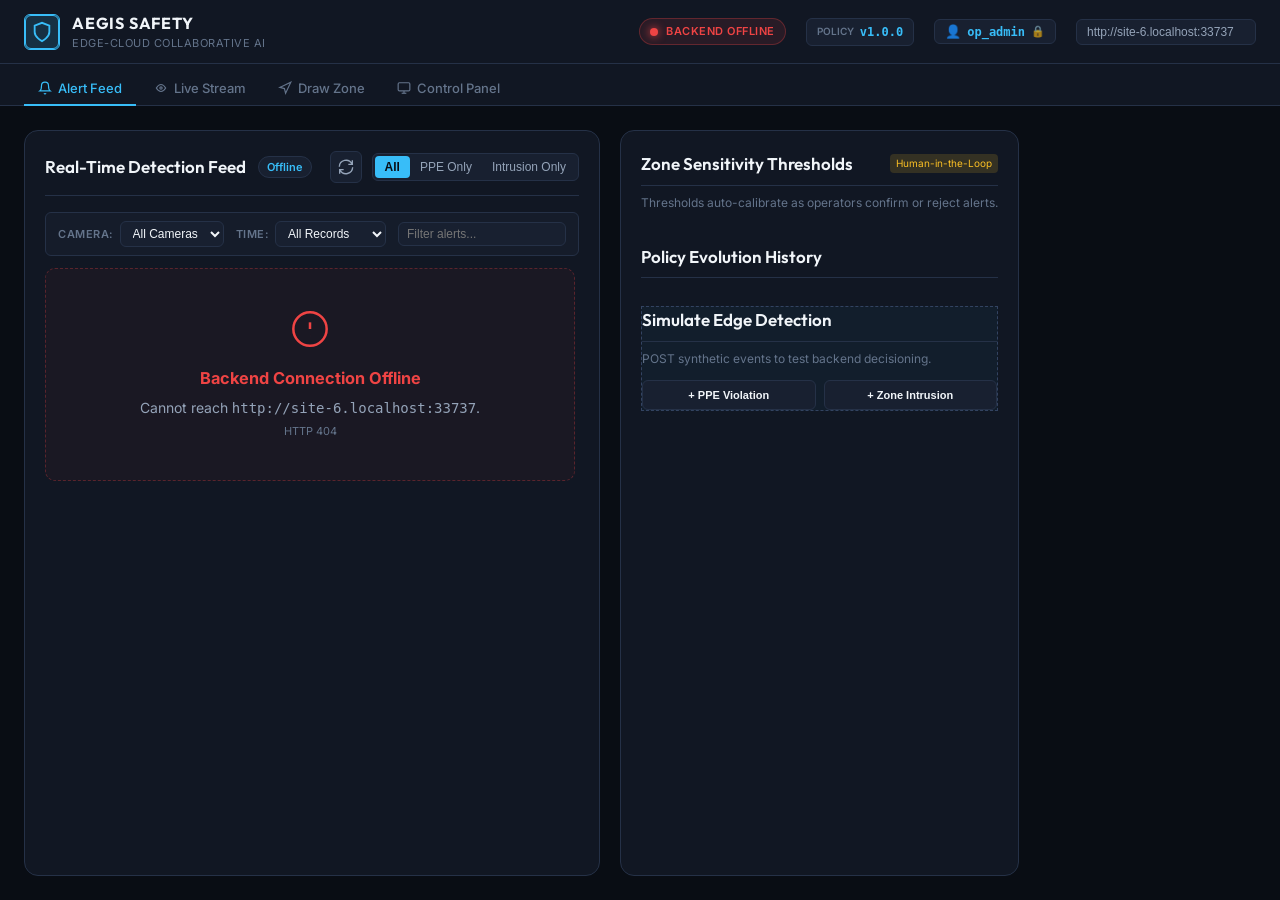
==== commit b8fdc9ae: "Merge 4da7bf4cc5593bc06f6a75410ddc16f96ec0c8dc into c9618c96150f9235021b71003599e5f36ff57be8" ====
--- a/dashboard/index.html
+++ b/dashboard/index.html
@@ -1,163 +1,666 @@
 <!DOCTYPE html>
 <html lang="en">
 <head>
-  <meta charset="UTF-8" />
-  <meta name="viewport" content="width=device-width, initial-scale=1.0" />
-  <title>SafetyOps Dashboard — Industrial Safety Monitoring</title>
-  <meta name="description" content="Real-time operator dashboard for Industrial Safety Monitoring System. Review PPE violations and zone intrusions, confirm or dismiss alerts, and track model performance." />
-  <link rel="preconnect" href="https://fonts.googleapis.com" />
-  <link href="https://fonts.googleapis.com/css2?family=Inter:wght@300;400;500;600;700&family=JetBrains+Mono:wght@400;500&display=swap" rel="stylesheet" />
-  <link rel="stylesheet" href="style.css" />
+  <meta charset="UTF-8">
+  <meta name="viewport" content="width=device-width, initial-scale=1.0">
+  <title>AEGIS — Collaborative AI Safety Operations Console</title>
+  <link rel="preconnect" href="https://fonts.googleapis.com">
+  <link rel="preconnect" href="https://fonts.gstatic.com" crossorigin>
+  <link href="https://fonts.googleapis.com/css2?family=Inter:wght@300;400;500;600;700&family=Outfit:wght@500;600;700&display=swap" rel="stylesheet">
+  <link rel="stylesheet" href="styles.css">
 </head>
 <body>
 
-  <!-- ───────────────────── HEADER ───────────────────── -->
-  <header class="header">
-    <div class="header-left">
-      <div class="logo">
-        <span class="logo-icon">🛡️</span>
-        <span class="logo-text">SafetyOps</span>
-        <span class="logo-sub">Dashboard</span>
+  <!-- Top Navigation Header -->
+  <header class="app-header">
+    <div class="brand">
+      <div class="brand-icon">
+        <span class="pulse-ring"></span>
+        <svg width="22" height="22" viewBox="0 0 24 24" fill="none" stroke="currentColor" stroke-width="2">
+          <path d="M12 22s8-4 8-10V5l-8-3-8 3v7c0 6 8 10 8 10z"/>
+        </svg>
+      </div>
+      <div class="brand-text">
+        <span class="system-name">AEGIS SAFETY</span>
+        <span class="system-sub">Edge-Cloud Collaborative AI</span>
       </div>
     </div>
 
-    <div class="header-center">
-      <div class="live-badge">
-        <span class="live-dot"></span>
-        LIVE
-      </div>
-    </div>
-
-    <div class="header-right">
-      <div class="policy-badge" id="policy-badge">
-        <span class="policy-label">Policy</span>
-        <span class="policy-version" id="policy-version">loading…</span>
-      </div>
-      <div class="strategy-badge" id="strategy-badge">linucb</div>
-      <button class="btn btn-ghost btn-sm" id="retrain-btn" title="Trigger batch retrain">⟳ Retrain</button>
-      <button class="btn btn-danger-ghost btn-sm" id="rollback-btn" title="Roll back to previous policy">↩ Rollback</button>
+    <div class="header-status">
+      <div class="status-indicator">
+        <span class="dot live-dot"></span>
+        <span class="status-label">SYSTEM LIVE</span>
+      </div>
+      <div class="policy-badge">
+        <span class="badge-title">POLICY</span>
+        <span id="header-policy-ver" class="badge-val">v1.0.0</span>
+      </div>
+      <button id="btn-operator-settings" class="operator-badge" title="Configure Operator ID & API Key" aria-label="Configure Operator Credentials">
+        <span class="op-icon">👤</span>
+        <span id="header-operator-id" class="op-name">op_admin</span>
+        <span class="auth-lock-icon">🔒</span>
+      </button>
+      <div class="backend-url-selector">
+        <input type="text" id="api-url-input" placeholder="Backend API URL" aria-label="Backend API URL">
+      </div>
     </div>
   </header>
 
-  <!-- ───────────────────── STATS BAR ───────────────────── -->
-  <section class="stats-bar">
-    <div class="stat-card" id="stat-pending">
-      <div class="stat-icon">🔔</div>
-      <div class="stat-body">
-        <div class="stat-value" id="pending-count">0</div>
-        <div class="stat-label">Pending Alerts</div>
-      </div>
-    </div>
-    <div class="stat-card">
-      <div class="stat-icon">✅</div>
-      <div class="stat-body">
-        <div class="stat-value" id="confirmed-count">0</div>
-        <div class="stat-label">Confirmed Today</div>
-      </div>
-    </div>
-    <div class="stat-card">
-      <div class="stat-icon">⚠️</div>
-      <div class="stat-body">
-        <div class="stat-value" id="false-alarm-count">0</div>
-        <div class="stat-label">False Alarms Today</div>
-      </div>
-    </div>
-    <div class="stat-card">
-      <div class="stat-icon">🎯</div>
-      <div class="stat-body">
-        <div class="stat-value" id="accuracy-pct">—</div>
-        <div class="stat-label">Precision</div>
-      </div>
-    </div>
-    <div class="stat-card">
-      <div class="stat-icon">🧠</div>
-      <div class="stat-body">
-        <div class="stat-value" id="feedback-count">0</div>
-        <div class="stat-label">Feedback Collected</div>
-      </div>
-    </div>
-  </section>
-
-  <!-- ───────────────────── FILTER BAR ───────────────────── -->
-  <section class="filter-bar">
-    <div class="filter-tabs">
-      <button class="filter-tab active" id="tab-all" onclick="setFilter('all')">All</button>
-      <button class="filter-tab" id="tab-pending" onclick="setFilter('pending')">Pending</button>
-      <button class="filter-tab" id="tab-acknowledged" onclick="setFilter('acknowledged')">Acknowledged</button>
-    </div>
-    <div class="filter-right">
-      <label class="filter-label">Event type:</label>
-      <select id="type-filter" class="select-sm" onchange="applyFilters()">
-        <option value="all">All Types</option>
-        <option value="ppe_violation">PPE Violation</option>
-        <option value="zone_intrusion">Zone Intrusion</option>
-      </select>
-      <label class="filter-label">Action:</label>
-      <select id="action-filter" class="select-sm" onchange="applyFilters()">
-        <option value="all">All Actions</option>
-        <option value="escalate">Escalate</option>
-        <option value="log_only">Log Only</option>
-        <option value="adjust_threshold">Adjust Threshold</option>
-      </select>
-      <div class="refresh-info">
-        Auto-refresh <span id="refresh-countdown">5</span>s
-        <button class="btn btn-ghost btn-xs" onclick="fetchAlerts()" title="Refresh now">↻</button>
-      </div>
-    </div>
-  </section>
-
-  <!-- ───────────────────── ALERT FEED ───────────────────── -->
-  <main class="main-content">
-    <div class="alerts-table-wrapper">
-      <table class="alerts-table" id="alerts-table">
-        <thead>
-          <tr>
-            <th>Time</th>
-            <th>Camera / Zone</th>
-            <th>Violation</th>
-            <th>Confidence</th>
-            <th>AI Decision</th>
-            <th>Status</th>
-            <th>Actions</th>
-          </tr>
-        </thead>
-        <tbody id="alerts-tbody">
-          <tr class="empty-row">
-            <td colspan="7">
-              <div class="empty-state">
-                <div class="empty-icon">📡</div>
-                <div class="empty-text">Waiting for detection events…</div>
-                <div class="empty-sub">Make sure the backend is running and edge cameras are connected.</div>
+  <!-- Tab Navigation -->
+  <nav class="tab-nav">
+    <button class="tab-btn active" data-tab="alerts">
+      <svg width="14" height="14" viewBox="0 0 24 24" fill="none" stroke="currentColor" stroke-width="2"><path d="M18 8A6 6 0 0 0 6 8c0 7-3 9-3 9h18s-3-2-3-9"/><path d="M13.73 21a2 2 0 0 1-3.46 0"/></svg>
+      Alert Feed
+    </button>
+    <button class="tab-btn" data-tab="stream">
+      <svg width="14" height="14" viewBox="0 0 24 24" fill="none" stroke="currentColor" stroke-width="2"><circle cx="12" cy="12" r="2"/><path d="M20 12c-2.4 4-5.6 6-8 6s-5.6-2-8-6c2.4-4 5.6-6 8-6s5.6 2 8 6z"/></svg>
+      Live Stream
+    </button>
+    <button class="tab-btn" data-tab="zones">
+      <svg width="14" height="14" viewBox="0 0 24 24" fill="none" stroke="currentColor" stroke-width="2"><polygon points="3 11 22 2 13 21 11 13 3 11"/></svg>
+      Draw Zone
+    </button>
+    <button class="tab-btn" data-tab="control">
+      <svg width="14" height="14" viewBox="0 0 24 24" fill="none" stroke="currentColor" stroke-width="2"><rect x="2" y="3" width="20" height="14" rx="2" ry="2"/><line x1="8" y1="21" x2="16" y2="21"/><line x1="12" y1="17" x2="12" y2="21"/></svg>
+      Control Panel
+    </button>
+  </nav>
+
+  <!-- ===== TAB: ALERT FEED ===== -->
+  <main class="console-grid tab-content active" id="tab-alerts">
+
+    <section class="panel feed-panel">
+      <div class="panel-header">
+        <div class="panel-title-group">
+          <h2>Real-Time Detection Feed</h2>
+          <span id="alert-count-badge" class="counter-pill">0 Alerts</span>
+        </div>
+        <div class="feed-controls">
+          <button id="btn-refresh" class="btn-icon" title="Refresh Feed">
+            <svg width="16" height="16" viewBox="0 0 24 24" fill="none" stroke="currentColor" stroke-width="2">
+              <path d="M21.5 2v6h-6M2.5 22v-6h6M2 11.5a10 10 0 0 1 18.8-4.3M22 12.5a10 10 0 0 1-18.8 4.2"/>
+            </svg>
+          </button>
+          <div class="filter-group">
+            <button class="filter-btn active" data-filter="all">All</button>
+            <button class="filter-btn" data-filter="ppe_violation">PPE Only</button>
+            <button class="filter-btn" data-filter="zone_intrusion">Intrusion Only</button>
+          </div>
+        </div>
+      </div>
+
+      <!-- Secondary Filter Toolbar (Camera, Time, Keyword) -->
+      <div class="alert-filter-bar">
+        <div class="filter-item">
+          <label for="alert-cam-filter" class="filter-label">Camera:</label>
+          <select id="alert-cam-filter" class="filter-select" aria-label="Filter by camera">
+            <option value="all">All Cameras</option>
+          </select>
+        </div>
+        <div class="filter-item">
+          <label for="alert-time-filter" class="filter-label">Time:</label>
+          <select id="alert-time-filter" class="filter-select" aria-label="Filter by time range">
+            <option value="all">All Records</option>
+            <option value="15m">Last 15 min</option>
+            <option value="1h">Last 1 hour</option>
+            <option value="24h">Last 24 hours</option>
+          </select>
+        </div>
+        <div class="filter-item filter-search-wrap">
+          <input type="text" id="alert-search-input" class="filter-search-input" placeholder="Filter alerts..." aria-label="Search alerts">
+        </div>
+      </div>
+
+      <div id="alert-feed-container" class="feed-container">
+        <div class="feed-empty-state" id="feed-empty">
+          <div class="empty-icon">
+            <svg width="40" height="40" viewBox="0 0 24 24" fill="none" stroke="currentColor" stroke-width="1.5"><circle cx="12" cy="12" r="10"/><path d="m9 12 2 2 4-4"/></svg>
+          </div>
+          <h3>No Safety Alerts Detected</h3>
+          <p>Listening for edge detection events...</p>
+        </div>
+      </div>
+    </section>
+
+    <aside class="panel side-panel">
+      <div class="sub-panel">
+        <div class="panel-header compact">
+          <h3>Zone Sensitivity Thresholds</h3>
+          <span class="info-tag">Human-in-the-Loop</span>
+        </div>
+        <p class="panel-desc">Thresholds auto-calibrate as operators confirm or reject alerts.</p>
+        <div id="thresholds-container" class="thresholds-list"></div>
+      </div>
+
+      <div class="sub-panel margin-top">
+        <div class="panel-header compact"><h3>Policy Evolution History</h3></div>
+        <div id="policy-history-list" class="history-list"></div>
+      </div>
+
+      <div class="sub-panel margin-top demo-box">
+        <div class="panel-header compact"><h3>Simulate Edge Detection</h3></div>
+        <p class="panel-desc">POST synthetic events to test backend decisioning.</p>
+        <div class="demo-btn-grid">
+          <button id="btn-sim-ppe" class="btn-demo ppe">+ PPE Violation</button>
+          <button id="btn-sim-zone" class="btn-demo zone">+ Zone Intrusion</button>
+        </div>
+      </div>
+    </aside>
+  </main>
+
+  <!-- ===== TAB: LIVE STREAM ===== -->
+  <main class="stream-layout tab-content" id="tab-stream">
+
+    <!-- Left: controls -->
+    <aside class="panel stream-controls-panel">
+      <div class="panel-header compact">
+        <h3>Live Source Configuration</h3>
+        <span id="stream-status-badge" class="stream-badge stopped">STOPPED</span>
+      </div>
+
+      <!-- Source type selector -->
+      <div class="form-group">
+        <label class="form-label">Source Type</label>
+        <div class="seg-control" id="source-type-seg">
+          <button class="seg-btn active" data-val="webcam">
+            <svg width="13" height="13" viewBox="0 0 24 24" fill="none" stroke="currentColor" stroke-width="2"><circle cx="12" cy="12" r="3"/><path d="M20.2 6c-.8-1.6-2.6-2-4.2-2H8C6.4 4 4.6 4.4 3.8 6 3 7.4 3 9.1 3 12s0 4.6.8 6c.8 1.6 2.6 2 4.2 2h8c1.6 0 3.4-.4 4.2-2 .8-1.4.8-3.1.8-6s0-4.6-.8-6z"/></svg>
+            Webcam
+          </button>
+          <button class="seg-btn" data-val="rtsp">
+            <svg width="13" height="13" viewBox="0 0 24 24" fill="none" stroke="currentColor" stroke-width="2"><path d="M2 12s3-7 10-7 10 7 10 7-3 7-10 7-10-7-10-7z"/><circle cx="12" cy="12" r="3"/></svg>
+            CCTV / IP Camera
+          </button>
+          <button class="seg-btn" data-val="file">
+            <svg width="13" height="13" viewBox="0 0 24 24" fill="none" stroke="currentColor" stroke-width="2"><path d="M14 2H6a2 2 0 0 0-2 2v16a2 2 0 0 0 2 2h12a2 2 0 0 0 2-2V8z"/><polyline points="14 2 14 8 20 8"/></svg>
+            Video File
+          </button>
+        </div>
+      </div>
+
+      <!-- Source input (changes based on type) -->
+      <div class="form-group" id="source-input-group">
+        <label class="form-label" id="source-input-label">Camera Index</label>
+        <input type="text" id="stream-source-input" class="form-input" value="0" placeholder="0">
+        <p id="source-hint" class="form-hint">Enter 0 for default webcam, 1 for external USB camera.</p>
+      </div>
+
+      <!-- Detection mode -->
+      <div class="form-group">
+        <label class="form-label">Detection Mode</label>
+        <div class="seg-control" id="mode-seg">
+          <button class="seg-btn active" data-val="all">All (PPE + Zone)</button>
+          <button class="seg-btn" data-val="ppe">PPE Only</button>
+          <button class="seg-btn" data-val="zone_intrusion">Zone Only</button>
+        </div>
+      </div>
+
+      <!-- Zone config (shown in all and zone_intrusion mode) -->
+      <div class="form-group" id="zone-config-group">
+        <label class="form-label">Zone Config</label>
+        <select id="stream-zone-select" class="form-input">
+          <option value="">Loading zones...</option>
+        </select>
+        <p class="form-hint">Choose a saved zone. Create one in the Draw Zone tab.</p>
+      </div>
+
+      <!-- Camera / Zone IDs -->
+      <div class="form-row">
+        <div class="form-group">
+          <label class="form-label">Camera ID</label>
+          <input type="text" id="stream-camera-id" class="form-input" value="stream_cam_01" placeholder="cam_01">
+        </div>
+        <div class="form-group">
+          <label class="form-label">Zone ID</label>
+          <input type="text" id="stream-zone-id" class="form-input" value="zone_A" placeholder="zone_A">
+        </div>
+      </div>
+
+      <!-- Advanced -->
+      <details class="form-advanced">
+        <summary class="form-label" style="cursor:pointer;">Advanced Settings</summary>
+        <div class="form-row" style="margin-top:8px;">
+          <div class="form-group">
+            <label class="form-label">Debounce Frames</label>
+            <input type="number" id="stream-debounce" class="form-input" value="3" min="1" max="30">
+          </div>
+          <div class="form-group">
+            <label class="form-label">Confidence</label>
+            <input type="number" id="stream-conf" class="form-input" value="0.25" min="0.05" max="0.99" step="0.05">
+          </div>
+        </div>
+      </details>
+
+      <!-- Start / Stop buttons -->
+      <div class="stream-btn-row">
+        <button id="btn-stream-start" class="btn-primary">
+          <svg width="14" height="14" viewBox="0 0 24 24" fill="currentColor"><polygon points="5 3 19 12 5 21 5 3"/></svg>
+          Start Stream
+        </button>
+        <button id="btn-stream-stop" class="btn-secondary" disabled>
+          <svg width="14" height="14" viewBox="0 0 24 24" fill="currentColor"><rect x="6" y="6" width="12" height="12"/></svg>
+          Stop Stream
+        </button>
+      </div>
+
+      <!-- Error display -->
+      <div id="stream-error-box" class="stream-error" style="display:none;"></div>
+
+      <!-- Status info -->
+      <div id="stream-info" class="stream-info" style="display:none;">
+        <div class="info-row"><span class="info-key">Source:</span><span id="info-source" class="info-val">—</span></div>
+        <div class="info-row"><span class="info-key">Mode:</span><span id="info-mode" class="info-val">—</span></div>
+        <div class="info-row"><span class="info-key">Events sent to alert feed automatically</span></div>
+      </div>
+
+      <!-- Phone camera note -->
+      <div class="phone-note">
+        <svg width="13" height="13" viewBox="0 0 24 24" fill="none" stroke="currentColor" stroke-width="2"><circle cx="12" cy="12" r="10"/><line x1="12" y1="8" x2="12" y2="12"/><line x1="12" y1="16" x2="12.01" y2="16"/></svg>
+        <span><strong>Phone camera?</strong> Use CCTV mode with your IP Webcam app URL (e.g. <code>http://192.168.x.x:8080/video</code>), or open this dashboard on the phone's browser directly.</span>
+      </div>
+    </aside>
+
+    <!-- Right: live feed display -->
+    <section class="panel stream-feed-panel">
+      <div class="panel-header compact">
+        <h3>Live Annotated Feed</h3>
+        <div style="display:flex;gap:8px;align-items:center;">
+          <span id="stream-live-dot" class="stream-live-indicator offline"></span>
+          <span id="stream-live-label" style="font-size:11px;color:var(--text-dim);">Not streaming</span>
+        </div>
+      </div>
+
+      <div class="stream-viewport" id="stream-viewport">
+        <div class="stream-placeholder" id="stream-placeholder">
+          <svg width="48" height="48" viewBox="0 0 24 24" fill="none" stroke="currentColor" stroke-width="1"><circle cx="12" cy="12" r="2"/><path d="M20 12c-2.4 4-5.6 6-8 6s-5.6-2-8-6c2.4-4 5.6-6 8-6s5.6 2 8 6z"/></svg>
+          <p>Configure a source and click <strong>Start Stream</strong></p>
+          <p style="font-size:11px;color:var(--text-dim);margin-top:4px;">Annotated video will appear here. PPE violations and zone intrusions are forwarded to the Alert Feed automatically.</p>
+        </div>
+        <!-- The MJPEG image — hidden until streaming starts -->
+        <img id="stream-img" class="stream-img" src="" alt="Live annotated stream" style="display:none;" crossorigin="anonymous">
+      </div>
+
+      <!-- Recent stream events (from the alert feed, filtered to stream camera) -->
+      <div class="stream-events-row">
+        <span style="font-size:11px;color:var(--text-dim);">Recent events from this stream appear in the Alert Feed tab and here:</span>
+        <div id="stream-recent-events" class="stream-recent-events"></div>
+      </div>
+    </section>
+
+  </main>
+
+  <!-- ===== TAB: DRAW ZONE ===== -->
+  <main class="zone-layout tab-content" id="tab-zones">
+
+    <!-- Left: controls -->
+    <aside class="panel zone-controls-panel">
+      <div class="panel-header compact">
+        <div style="display:flex;align-items:center;gap:8px;">
+          <span class="info-tag" style="background:var(--accent-cyan-glow);color:var(--accent-cyan);font-weight:700;">STEP 1</span>
+          <h3>Mark Restricted Zone</h3>
+        </div>
+      </div>
+      <p class="panel-desc">Mark restricted danger areas on your video stream or still frame. Then click <strong>"Detect Anyone Who Enters"</strong> to launch real-time intrusion monitoring.</p>
+
+      <!-- Source for capture -->
+      <div class="form-group">
+        <label class="form-label">Camera Source</label>
+        <div style="display:flex;gap:6px;">
+          <input type="text" id="zone-capture-source" class="form-input" style="flex:1;" value="0" placeholder="0 | demo/videos/...">
+          <select id="zone-source-presets" class="form-input" style="width:115px;padding:6px 6px;font-size:12px;">
+            <option value="0">Webcam (0)</option>
+            <option value="demo/videos/zone_intrusion_demo.mp4">Demo Video</option>
+            <option value="custom">Custom</option>
+          </select>
+        </div>
+      </div>
+
+      <div style="display:flex;gap:8px;margin-bottom:12px;">
+        <button id="btn-capture-frame" class="btn-secondary" style="flex:1;">
+          <svg width="14" height="14" viewBox="0 0 24 24" fill="none" stroke="currentColor" stroke-width="2"><path d="M23 19a2 2 0 0 1-2 2H3a2 2 0 0 1-2-2V8a2 2 0 0 1 2-2h4l2-3h6l2 3h4a2 2 0 0 1 2 2z"/><circle cx="12" cy="13" r="4"/></svg>
+          Capture Frame
+        </button>
+        <button id="btn-live-stream-preview" class="btn-secondary" style="flex:1;" title="Toggle live camera preview to mark zone">
+          <svg width="14" height="14" viewBox="0 0 24 24" fill="none" stroke="currentColor" stroke-width="2"><polygon points="5 3 19 12 5 21 5 3"/></svg>
+          Live Preview
+        </button>
+      </div>
+
+      <!-- Zone Presets & Options -->
+      <div class="form-group">
+        <label class="form-label">Zone Options &amp; Danger Level</label>
+        <div class="zone-type-picker">
+          <button type="button" class="zone-type-pill active" data-type="restricted" data-color="#ef4444" data-zoneid="zone_red_1">
+            <span class="dot-color dot-red"></span> Red Zone (Danger / Restricted)
+          </button>
+          <button type="button" class="zone-type-pill" data-type="warning" data-color="#fbbf24" data-zoneid="zone_caution_1">
+            <span class="dot-color dot-yellow"></span> Yellow Zone (Warning / Caution)
+          </button>
+          <button type="button" class="zone-type-pill" data-type="custom" data-color="#38bdf8" data-zoneid="zone_custom_1">
+            <span class="dot-color dot-blue"></span> Custom Zone (Cyan)
+          </button>
+        </div>
+      </div>
+
+      <!-- Zone metadata -->
+      <div class="form-row">
+        <div class="form-group">
+          <label class="form-label">Camera ID</label>
+          <input type="text" id="zone-camera-id" class="form-input" value="cam_01" placeholder="cam_01">
+        </div>
+        <div class="form-group">
+          <label class="form-label">Zone ID</label>
+          <input type="text" id="zone-zone-id" class="form-input" value="zone_red_1" placeholder="zone_red_1">
+        </div>
+      </div>
+
+      <!-- Drawing Mode: Box vs Polygon -->
+      <div class="form-group">
+        <label class="form-label">Marking Method</label>
+        <div class="zone-mode-selector">
+          <button type="button" class="zone-draw-mode-btn active" data-mode="box" id="btn-mode-box">
+            <svg width="13" height="13" viewBox="0 0 24 24" fill="none" stroke="currentColor" stroke-width="2"><rect x="3" y="3" width="18" height="18" rx="2"/></svg>
+            Drag Box (Fast)
+          </button>
+          <button type="button" class="zone-draw-mode-btn" data-mode="polygon" id="btn-mode-poly">
+            <svg width="13" height="13" viewBox="0 0 24 24" fill="none" stroke="currentColor" stroke-width="2"><polygon points="3 11 22 2 13 21 11 13 3 11"/></svg>
+            Click Points (Custom)
+          </button>
+        </div>
+      </div>
+
+      <!-- Drawing controls & shape presets -->
+      <div class="zone-draw-controls">
+        <div class="zone-point-count">
+          <span class="form-label">Points:</span>
+          <span id="zone-point-count" class="badge-val">0</span>
+          <span style="font-size:11px;color:var(--text-dim);">(min 3)</span>
+        </div>
+        <div style="display:flex;gap:4px;">
+          <button type="button" id="btn-preset-center" class="btn-icon" title="Apply Center Box Preset" style="font-size:11px;width:auto;padding:0 6px;">
+            Center
+          </button>
+          <button type="button" id="btn-preset-floor" class="btn-icon" title="Apply Floor Hazard Preset" style="font-size:11px;width:auto;padding:0 6px;">
+            Floor
+          </button>
+          <button id="btn-zone-undo" class="btn-icon" title="Undo last point" disabled>
+            <svg width="14" height="14" viewBox="0 0 24 24" fill="none" stroke="currentColor" stroke-width="2"><path d="M3 7v6h6"/><path d="M21 17a9 9 0 0 0-9-9 9 9 0 0 0-6 2.3L3 13"/></svg>
+          </button>
+          <button id="btn-zone-clear" class="btn-icon" title="Clear all points" disabled>
+            <svg width="14" height="14" viewBox="0 0 24 24" fill="none" stroke="currentColor" stroke-width="2"><polyline points="3 6 5 6 21 6"/><path d="M19 6v14a2 2 0 0 1-2 2H7a2 2 0 0 1-2-2V6m3 0V4a1 1 0 0 1 1-1h4a1 1 0 0 1 1 1v2"/></svg>
+          </button>
+        </div>
+      </div>
+
+      <!-- Save & Detection Action Buttons -->
+      <div style="display:flex;flex-direction:column;gap:8px;margin-top:6px;">
+        <button id="btn-zone-save" class="btn-secondary" style="width:100%;" disabled>
+          <svg width="14" height="14" viewBox="0 0 24 24" fill="none" stroke="currentColor" stroke-width="2"><path d="M19 21H5a2 2 0 0 1-2-2V5a2 2 0 0 1 2-2h11l5 5v11a2 2 0 0 1-2 2z"/><polyline points="17 21 17 13 7 13 7 21"/><polyline points="7 3 7 8 15 8"/></svg>
+          Save Zone Config
+        </button>
+
+        <button id="btn-start-zone-detect" class="btn-primary btn-detect-zone-action" style="width:100%;" disabled>
+          <svg width="14" height="14" viewBox="0 0 24 24" fill="currentColor"><polygon points="5 3 19 12 5 21 5 3"/></svg>
+          Detect Anyone Who Enters
+        </button>
+      </div>
+
+      <div id="zone-save-result" class="zone-save-result" style="display:none;"></div>
+
+      <!-- Saved zones list -->
+      <div class="sub-panel margin-top" style="flex:1;overflow-y:auto;">
+        <div class="panel-header compact">
+          <h3>Saved Zones</h3>
+          <button id="btn-refresh-zones" class="btn-icon" title="Refresh list">
+            <svg width="13" height="13" viewBox="0 0 24 24" fill="none" stroke="currentColor" stroke-width="2"><path d="M21.5 2v6h-6M2.5 22v-6h6M2 11.5a10 10 0 0 1 18.8-4.3M22 12.5a10 10 0 0 1-18.8 4.2"/></svg>
+          </button>
+        </div>
+        <div id="zones-list" class="zones-list">
+          <p style="font-size:12px;color:var(--text-dim);">Loading...</p>
+        </div>
+      </div>
+    </aside>
+
+    <!-- Right: canvas drawing area -->
+    <section class="panel zone-canvas-panel">
+      <div class="panel-header compact" style="display:flex;justify-content:space-between;align-items:center;">
+        <div style="display:flex;align-items:center;gap:10px;">
+          <h3>Zone Marking Canvas</h3>
+          <span id="zone-status-badge" class="proc-badge badge-stopped" style="font-size:10px;">READY</span>
+        </div>
+        <div style="display:flex;align-items:center;gap:12px;">
+          <span id="canvas-hint" style="font-size:12px;color:var(--accent-cyan);">Click &amp; drag on the image to mark a restricted box</span>
+        </div>
+      </div>
+
+      <div class="canvas-container" id="canvas-container">
+        <div class="canvas-placeholder" id="canvas-placeholder">
+          <svg width="48" height="48" viewBox="0 0 24 24" fill="none" stroke="currentColor" stroke-width="1"><path d="M23 19a2 2 0 0 1-2 2H3a2 2 0 0 1-2-2V8a2 2 0 0 1 2-2h4l2-3h6l2 3h4a2 2 0 0 1 2 2z"/><circle cx="12" cy="13" r="4"/></svg>
+          <p style="font-weight:500;">Capture a frame or start Live Preview to begin marking</p>
+          <p style="font-size:12px;color:var(--text-dim);max-width:320px;">Use your camera or demo video to draw restricted zones where people should not enter.</p>
+        </div>
+        <canvas id="zone-canvas" style="display:none;cursor:crosshair;"></canvas>
+      </div>
+    </section>
+
+  </main>
+
+  <!-- ===== TAB: CONTROL PANEL ===== -->
+  <main class="control-layout tab-content" id="tab-control">
+
+    <section class="panel control-main-panel">
+      <div class="panel-header">
+        <div class="panel-title-group">
+          <h2>Process &amp; Orchestration Control Panel</h2>
+          <span class="info-tag">Subprocess Manager</span>
+        </div>
+        <div class="feed-controls">
+          <button id="btn-refresh-procs" class="btn-icon" title="Refresh Process Status">
+            <svg width="16" height="16" viewBox="0 0 24 24" fill="none" stroke="currentColor" stroke-width="2">
+              <path d="M21.5 2v6h-6M2.5 22v-6h6M2 11.5a10 10 0 0 1 18.8-4.3M22 12.5a10 10 0 0 1-18.8 4.2"/>
+            </svg>
+          </button>
+        </div>
+      </div>
+      <p class="panel-desc" style="margin-bottom: 20px;">
+        Launch and supervise background processes directly from the browser. Eliminates manual terminal windows while keeping all actions within a strict server-side whitelist.
+      </p>
+
+      <div class="process-cards-grid">
+
+        <!-- Card: Federated Learning Demo -->
+        <div class="process-card" id="proc-card-federated_demo">
+          <div class="proc-header">
+            <div class="proc-title-wrap">
+              <span class="proc-dot status-dot-stopped" id="proc-dot-federated_demo"></span>
+              <div>
+                <h3 class="proc-name">Federated Learning Demo</h3>
+                <span class="proc-badge badge-stopped" id="proc-badge-federated_demo">STOPPED</span>
               </div>
-            </td>
-          </tr>
-        </tbody>
-      </table>
-    </div>
-  </main>
-
-  <!-- ───────────────────── RETRAIN MODAL ───────────────────── -->
-  <div class="modal-overlay" id="retrain-modal" style="display:none;">
-    <div class="modal">
+            </div>
+            <div class="proc-actions">
+              <button class="btn-primary btn-proc-start" data-proc="federated_demo" id="btn-start-federated_demo">
+                <svg width="14" height="14" viewBox="0 0 24 24" fill="currentColor"><polygon points="5 3 19 12 5 21 5 3"/></svg>
+                Start FedAvg
+              </button>
+              <button class="btn-secondary btn-proc-stop" data-proc="federated_demo" id="btn-stop-federated_demo" disabled>
+                <svg width="14" height="14" viewBox="0 0 24 24" fill="currentColor"><rect x="4" y="4" width="16" height="16" rx="2"/></svg>
+                Stop
+              </button>
+            </div>
+          </div>
+
+          <p class="proc-desc">
+            Orchestrates a Flower FedAvg aggregation server on <code class="inline-code">127.0.0.1:8089</code> and launches 2 edge clients (<code class="inline-code">site_1</code> and <code class="inline-code">site_2</code>) to retrain policy weights collaboratively.
+          </p>
+
+          <div class="proc-meta">
+            <div class="proc-meta-item">
+              <span class="meta-label">Active PIDs:</span>
+              <span class="meta-val" id="proc-pids-federated_demo">—</span>
+            </div>
+            <div class="proc-meta-item">
+              <span class="meta-label">Started:</span>
+              <span class="meta-val" id="proc-time-federated_demo">—</span>
+            </div>
+          </div>
+
+          <!-- Log toggle & section -->
+          <div class="proc-logs-section">
+            <div class="proc-logs-header">
+              <button class="btn-toggle-logs" data-proc="federated_demo" id="btn-toggle-federated_demo">
+                <svg class="chevron-icon" id="chevron-federated_demo" width="12" height="12" viewBox="0 0 24 24" fill="none" stroke="currentColor" stroke-width="2"><polyline points="6 9 12 15 18 9"/></svg>
+                <span class="logs-header-text">Process Logs (<span id="proc-logcount-federated_demo">0</span> lines)</span>
+              </button>
+              <div class="logs-actions">
+                <span class="log-poll-indicator" id="proc-poll-federated_demo" style="display:none;">
+                  <span class="dot-small pulse"></span> LIVE STREAMING
+                </span>
+                <button class="btn-icon btn-copy-logs" data-proc="federated_demo" title="Copy logs to clipboard">
+                  <svg width="13" height="13" viewBox="0 0 24 24" fill="none" stroke="currentColor" stroke-width="2"><rect x="9" y="9" width="13" height="13" rx="2" ry="2"/><path d="M5 15H4a2 2 0 0 1-2-2V4a2 2 0 0 1 2-2h9a2 2 0 0 1 2 2v1"/></svg>
+                </button>
+              </div>
+            </div>
+            <div class="proc-logs-body" id="proc-logs-body-federated_demo">
+              <pre class="proc-log-view" id="proc-logs-federated_demo">Ready. Press "Start FedAvg" to launch.</pre>
+            </div>
+          </div>
+        </div>
+
+        <!-- Card: Zone Intrusion Pipeline -->
+        <div class="process-card" id="proc-card-zone_pipeline">
+          <div class="proc-header">
+            <div class="proc-title-wrap">
+              <span class="proc-dot status-dot-stopped" id="proc-dot-zone_pipeline"></span>
+              <div>
+                <h3 class="proc-name">Zone Intrusion Pipeline</h3>
+                <span class="proc-badge badge-stopped" id="proc-badge-zone_pipeline">STOPPED</span>
+              </div>
+            </div>
+            <div class="proc-actions">
+              <button class="btn-primary btn-proc-start" data-proc="zone_pipeline" id="btn-start-zone_pipeline">
+                <svg width="14" height="14" viewBox="0 0 24 24" fill="currentColor"><polygon points="5 3 19 12 5 21 5 3"/></svg>
+                Start Pipeline
+              </button>
+              <button class="btn-secondary btn-proc-stop" data-proc="zone_pipeline" id="btn-stop-zone_pipeline" disabled>
+                <svg width="14" height="14" viewBox="0 0 24 24" fill="currentColor"><rect x="4" y="4" width="16" height="16" rx="2"/></svg>
+                Stop
+              </button>
+            </div>
+          </div>
+
+          <p class="proc-desc">
+            Executes standalone edge tracking with multi-point polygon containment, face-blurred MP4 incident clip recording, and JSONL logging.
+          </p>
+
+          <div class="proc-config-row">
+            <label for="zone-proc-source" class="form-label" style="font-size:12px;margin-bottom:0;min-width:85px;">Video Source:</label>
+            <div style="display:flex;gap:8px;flex:1;flex-wrap:wrap;">
+              <input type="text" id="zone-proc-source" class="form-input" style="flex:1;min-width:200px;padding:6px 10px;font-size:12px;" value="demo/videos/zone_intrusion_demo.mp4" placeholder="demo/videos/... or 0 or rtsp://...">
+              <select id="zone-proc-source-select" class="form-input" style="width:160px;padding:6px 8px;font-size:12px;">
+                <option value="demo/videos/zone_intrusion_demo.mp4">Demo Video (mp4)</option>
+                <option value="0">Local Webcam (0)</option>
+                <option value="1">External Webcam (1)</option>
+                <option value="custom">Custom Path/URL</option>
+              </select>
+            </div>
+          </div>
+
+          <div class="proc-meta">
+            <div class="proc-meta-item">
+              <span class="meta-label">Active PIDs:</span>
+              <span class="meta-val" id="proc-pids-zone_pipeline">—</span>
+            </div>
+            <div class="proc-meta-item">
+              <span class="meta-label">Started:</span>
+              <span class="meta-val" id="proc-time-zone_pipeline">—</span>
+            </div>
+          </div>
+
+          <!-- Log toggle & section -->
+          <div class="proc-logs-section">
+            <div class="proc-logs-header">
+              <button class="btn-toggle-logs" data-proc="zone_pipeline" id="btn-toggle-zone_pipeline">
+                <svg class="chevron-icon" id="chevron-zone_pipeline" width="12" height="12" viewBox="0 0 24 24" fill="none" stroke="currentColor" stroke-width="2"><polyline points="6 9 12 15 18 9"/></svg>
+                <span class="logs-header-text">Process Logs (<span id="proc-logcount-zone_pipeline">0</span> lines)</span>
+              </button>
+              <div class="logs-actions">
+                <span class="log-poll-indicator" id="proc-poll-zone_pipeline" style="display:none;">
+                  <span class="dot-small pulse"></span> LIVE STREAMING
+                </span>
+                <button class="btn-icon btn-copy-logs" data-proc="zone_pipeline" title="Copy logs to clipboard">
+                  <svg width="13" height="13" viewBox="0 0 24 24" fill="none" stroke="currentColor" stroke-width="2"><rect x="9" y="9" width="13" height="13" rx="2" ry="2"/><path d="M5 15H4a2 2 0 0 1-2-2V4a2 2 0 0 1 2-2h9a2 2 0 0 1 2 2v1"/></svg>
+                </button>
+              </div>
+            </div>
+            <div class="proc-logs-body" id="proc-logs-body-zone_pipeline">
+              <pre class="proc-log-view" id="proc-logs-zone_pipeline">Ready. Press "Start Pipeline" to launch.</pre>
+            </div>
+          </div>
+        </div>
+
+        <!-- Card: Data Retention & Cleanup -->
+        <div class="process-card" id="proc-card-retention">
+          <div class="proc-header">
+            <div class="proc-title-wrap">
+              <span class="proc-dot status-dot-running" id="proc-dot-retention"></span>
+              <div>
+                <h3 class="proc-name">Data Retention &amp; Incident Cleanup</h3>
+                <span class="proc-badge badge-running">ACTIVE POLICY</span>
+              </div>
+            </div>
+            <div class="proc-actions">
+              <button class="btn-secondary" id="btn-run-retention-cleanup" title="Prune events and video clips exceeding retention window">
+                <svg width="14" height="14" viewBox="0 0 24 24" fill="none" stroke="currentColor" stroke-width="2"><polyline points="3 6 5 6 21 6"/><path d="M19 6v14a2 2 0 0 1-2 2H7a2 2 0 0 1-2-2V6m3 0V4a2 2 0 0 1 2-2h4a2 2 0 0 1 2 2v2"/></svg>
+                Prune Aged Data Now
+              </button>
+            </div>
+          </div>
+          <p class="proc-desc">
+            Enforces GDPR / bounded-storage policies documented in decisions.md. Automatically purges video clips older than 7 days and events older than 30 days to prevent unbounded local disk accumulation.
+          </p>
+          <div class="proc-meta">
+            <div class="proc-meta-item">
+              <span class="meta-label">Clip Retention:</span>
+              <span class="meta-val">7 days</span>
+            </div>
+            <div class="proc-meta-item">
+              <span class="meta-label">Event Retention:</span>
+              <span class="meta-val">30 days (max 10,000)</span>
+            </div>
+            <div class="proc-meta-item">
+              <span class="meta-label">Last Status:</span>
+              <span class="meta-val" id="retention-status-label">Active (Cleaned on startup)</span>
+            </div>
+          </div>
+        </div>
+
+      </div>
+    </section>
+
+  <!-- Operator Credentials Modal -->
+  <div id="auth-modal" class="modal-overlay" style="display:none;" role="dialog" aria-modal="true" aria-labelledby="auth-modal-title">
+    <div class="modal-card">
       <div class="modal-header">
-        <h2>⟳ Trigger Batch Retrain</h2>
-        <button class="modal-close" onclick="closeModal('retrain-modal')">✕</button>
-      </div>
-      <div class="modal-body">
-        <p>This will train a candidate policy on all <strong id="feedback-count-modal">0</strong> collected feedback records and deploy it if it passes the validation gate.</p>
-        <label class="field-label">Min. Validation Score (gate threshold)</label>
-        <input type="range" id="gate-slider" min="0" max="1" step="0.05" value="0.70" oninput="document.getElementById('gate-val').textContent = this.value" />
-        <span class="gate-val" id="gate-val">0.70</span>
-      </div>
-      <div class="modal-footer">
-        <button class="btn btn-ghost" onclick="closeModal('retrain-modal')">Cancel</button>
-        <button class="btn btn-primary" onclick="doRetrain()">Run Retrain</button>
+        <h3 id="auth-modal-title">Operator Security Credentials</h3>
+        <button id="btn-close-auth-modal" class="btn-icon" aria-label="Close credentials modal">✕</button>
+      </div>
+      <p class="modal-desc">Configure your operator call-sign and backend API key. All state-changing actions (feedback, zones, stream start/stop, background jobs) are tied to this authenticated session.</p>
+      <div class="form-group" style="margin-top:14px;">
+        <label class="form-label" for="setting-operator-id">Operator Identifier</label>
+        <input type="text" id="setting-operator-id" class="form-input" placeholder="e.g. op_admin or op_smith" maxlength="64">
+        <p class="form-hint">Recorded with feedback submissions to establish human decision provenance.</p>
+      </div>
+      <div class="form-group" style="margin-top:14px;">
+        <label class="form-label" for="setting-api-key">Backend API Key</label>
+        <input type="password" id="setting-api-key" class="form-input" placeholder="Enter API Key">
+        <p class="form-hint">Matches AEGIS_API_KEY on the backend server (default: aegis-secret-key-2026).</p>
+      </div>
+      <div class="modal-actions" style="margin-top:20px;display:flex;justify-content:flex-end;gap:10px;">
+        <button id="btn-cancel-auth" class="btn-secondary">Cancel</button>
+        <button id="btn-save-auth" class="btn-primary">Save Credentials</button>
       </div>
     </div>
   </div>
-
-  <!-- ───────────────────── TOAST ───────────────────── -->
-  <div class="toast-container" id="toast-container"></div>
 
   <script src="app.js"></script>
 </body>
--- a/dashboard/styles.css
+++ b/dashboard/styles.css
@@ -0,0 +1,1886 @@
+/* AEGIS Safety Console — Modern Dark Industrial CSS System */
+
+:root {
+  --bg-dark: #090d14;
+  --bg-surface: #111723;
+  --bg-card: #182030;
+  --bg-card-hover: #1e283c;
+  --border-subtle: #253147;
+  --border-highlight: #334361;
+
+  --text-main: #f1f5f9;
+  --text-muted: #94a3b8;
+  --text-dim: #64748b;
+
+  --accent-cyan: #38bdf8;
+  --accent-cyan-glow: rgba(56, 189, 248, 0.15);
+  --accent-amber: #fbbf24;
+  --accent-amber-glow: rgba(251, 191, 36, 0.15);
+  
+  --color-confirm: #10b981;
+  --color-confirm-bg: rgba(16, 185, 129, 0.12);
+  --color-false: #ef4444;
+  --color-false-bg: rgba(239, 68, 68, 0.12);
+
+  --font-heading: 'Outfit', sans-serif;
+  --font-body: 'Inter', sans-serif;
+
+  --radius-sm: 6px;
+  --radius-md: 10px;
+  --radius-lg: 14px;
+}
+
+* {
+  box-sizing: border-box;
+  margin: 0;
+  padding: 0;
+}
+
+body {
+  background-color: var(--bg-dark);
+  color: var(--text-main);
+  font-family: var(--font-body);
+  font-size: 14px;
+  line-height: 1.5;
+  min-height: 100vh;
+  display: flex;
+  flex-direction: column;
+}
+
+/* Header Navbar */
+.app-header {
+  height: 64px;
+  background-color: var(--bg-surface);
+  border-bottom: 1px solid var(--border-subtle);
+  display: flex;
+  align-items: center;
+  justify-content: space-between;
+  padding: 0 24px;
+}
+
+.brand {
+  display: flex;
+  align-items: center;
+  gap: 12px;
+}
+
+.brand-icon {
+  position: relative;
+  width: 36px;
+  height: 36px;
+  background-color: var(--accent-cyan-glow);
+  border: 1px solid var(--accent-cyan);
+  border-radius: var(--radius-sm);
+  display: flex;
+  align-items: center;
+  justify-content: center;
+  color: var(--accent-cyan);
+}
+
+.pulse-ring {
+  position: absolute;
+  width: 100%;
+  height: 100%;
+  border-radius: var(--radius-sm);
+  border: 1px solid var(--accent-cyan);
+  animation: pulse-ring 2.5s infinite;
+}
+
+@keyframes pulse-ring {
+  0% { transform: scale(1); opacity: 0.8; }
+  100% { transform: scale(1.35); opacity: 0; }
+}
+
+.brand-text {
+  display: flex;
+  flex-direction: column;
+}
+
+.system-name {
+  font-family: var(--font-heading);
+  font-size: 16px;
+  font-weight: 700;
+  letter-spacing: 0.8px;
+  color: var(--text-main);
+}
+
+.system-sub {
+  font-size: 11px;
+  color: var(--text-dim);
+  text-transform: uppercase;
+  letter-spacing: 0.5px;
+}
+
+.header-status {
+  display: flex;
+  align-items: center;
+  gap: 20px;
+}
+
+.status-indicator {
+  display: flex;
+  align-items: center;
+  gap: 8px;
+  background-color: rgba(16, 185, 129, 0.1);
+  border: 1px solid rgba(16, 185, 129, 0.3);
+  padding: 4px 10px;
+  border-radius: 20px;
+}
+
+.live-dot {
+  width: 8px;
+  height: 8px;
+  background-color: var(--color-confirm);
+  border-radius: 50%;
+  box-shadow: 0 0 8px var(--color-confirm);
+}
+
+.status-label {
+  font-size: 11px;
+  font-weight: 600;
+  color: var(--color-confirm);
+  letter-spacing: 0.5px;
+}
+
+.policy-badge {
+  display: flex;
+  align-items: center;
+  gap: 6px;
+  background-color: var(--bg-card);
+  border: 1px solid var(--border-subtle);
+  padding: 4px 10px;
+  border-radius: var(--radius-sm);
+  font-size: 12px;
+}
+
+.badge-title {
+  color: var(--text-dim);
+  font-weight: 600;
+  font-size: 10px;
+}
+
+.badge-val {
+  color: var(--accent-cyan);
+  font-family: monospace;
+  font-weight: 600;
+}
+
+.backend-url-selector input {
+  background-color: var(--bg-card);
+  border: 1px solid var(--border-subtle);
+  color: var(--text-muted);
+  padding: 5px 10px;
+  border-radius: var(--radius-sm);
+  font-size: 12px;
+  width: 180px;
+}
+
+.backend-url-selector input:focus {
+  outline: none;
+  border-color: var(--accent-cyan);
+}
+
+/* Console Grid Layout */
+.console-grid {
+  display: grid;
+  grid-template-columns: 1fr 340px;
+  gap: 20px;
+  padding: 24px;
+  flex: 1;
+  max-width: 1600px;
+  margin: 0 auto;
+  width: 100%;
+}
+
+.panel {
+  background-color: var(--bg-surface);
+  border: 1px solid var(--border-subtle);
+  border-radius: var(--radius-lg);
+  padding: 20px;
+  display: flex;
+  flex-direction: column;
+}
+
+.panel-header {
+  display: flex;
+  align-items: center;
+  justify-content: space-between;
+  margin-bottom: 16px;
+  padding-bottom: 12px;
+  border-bottom: 1px solid var(--border-subtle);
+}
+
+.panel-header.compact {
+  margin-bottom: 8px;
+  padding-bottom: 8px;
+}
+
+.panel-title-group {
+  display: flex;
+  align-items: center;
+  gap: 12px;
+}
+
+.panel-header h2, .panel-header h3 {
+  font-family: var(--font-heading);
+  font-weight: 600;
+  font-size: 17px;
+  color: var(--text-main);
+}
+
+.counter-pill {
+  background-color: var(--bg-card);
+  border: 1px solid var(--border-subtle);
+  color: var(--accent-cyan);
+  font-size: 11px;
+  font-weight: 600;
+  padding: 2px 8px;
+  border-radius: 12px;
+}
+
+.feed-controls {
+  display: flex;
+  align-items: center;
+  gap: 10px;
+}
+
+.btn-icon {
+  background: var(--bg-card);
+  border: 1px solid var(--border-subtle);
+  color: var(--text-muted);
+  width: 32px;
+  height: 32px;
+  border-radius: var(--radius-sm);
+  display: flex;
+  align-items: center;
+  justify-content: center;
+  cursor: pointer;
+  transition: all 0.2s ease;
+}
+
+.btn-icon:hover {
+  background: var(--bg-card-hover);
+  color: var(--accent-cyan);
+  border-color: var(--accent-cyan);
+}
+
+.filter-group {
+  display: flex;
+  background: var(--bg-card);
+  padding: 2px;
+  border-radius: var(--radius-sm);
+  border: 1px solid var(--border-subtle);
+}
+
+.filter-btn {
+  background: none;
+  border: none;
+  color: var(--text-muted);
+  font-size: 12px;
+  padding: 4px 10px;
+  border-radius: 4px;
+  cursor: pointer;
+  transition: all 0.2s;
+}
+
+.filter-btn.active {
+  background: var(--accent-cyan);
+  color: var(--bg-dark);
+  font-weight: 600;
+}
+
+/* Feed List & Cards */
+.feed-container {
+  display: flex;
+  flex-direction: column;
+  gap: 12px;
+  flex: 1;
+  overflow-y: auto;
+  max-height: calc(100vh - 200px);
+  padding-right: 4px;
+}
+
+.feed-empty-state {
+  text-align: center;
+  padding: 60px 20px;
+  color: var(--text-dim);
+}
+
+.empty-icon {
+  margin-bottom: 12px;
+  color: var(--text-dim);
+}
+
+.alert-card {
+  background-color: var(--bg-card);
+  border: 1px solid var(--border-subtle);
+  border-radius: var(--radius-md);
+  padding: 16px;
+  display: grid;
+  grid-template-columns: minmax(0, 1fr) auto;
+  gap: 16px;
+  align-items: center;
+  transition: all 0.25s ease;
+  animation: fadeInAlert 0.4s cubic-bezier(0.16, 1, 0.3, 1);
+}
+
+@keyframes fadeInAlert {
+  from { opacity: 0; transform: translateY(-8px); }
+  to { opacity: 1; transform: translateY(0); }
+}
+
+.alert-card:hover {
+  border-color: var(--border-highlight);
+  box-shadow: 0 4px 16px rgba(0,0,0,0.3);
+}
+
+.alert-card.ppe_violation {
+  border-left: 3px solid var(--accent-amber);
+}
+
+.alert-card.zone_intrusion {
+  border-left: 3px solid var(--accent-cyan);
+}
+
+.alert-main-info {
+  display: flex;
+  flex-direction: column;
+  gap: 6px;
+}
+
+.alert-tags {
+  display: flex;
+  align-items: center;
+  gap: 8px;
+  flex-wrap: wrap;
+}
+
+.tag {
+  font-size: 11px;
+  font-weight: 600;
+  padding: 2px 8px;
+  border-radius: 4px;
+  text-transform: uppercase;
+  letter-spacing: 0.3px;
+}
+
+.tag.type-ppe {
+  background: var(--accent-amber-glow);
+  color: var(--accent-amber);
+  border: 1px solid rgba(251, 191, 36, 0.3);
+}
+
+.tag.type-intrusion {
+  background: var(--accent-cyan-glow);
+  color: var(--accent-cyan);
+  border: 1px solid rgba(56, 189, 248, 0.3);
+}
+
+.tag.action-escalate {
+  background: rgba(239, 68, 68, 0.15);
+  color: #ef4444;
+  border: 1px solid rgba(239, 68, 68, 0.3);
+}
+
+.tag.action-log {
+  background: rgba(148, 163, 184, 0.15);
+  color: #94a3b8;
+  border: 1px solid rgba(148, 163, 184, 0.3);
+}
+
+.alert-title {
+  font-family: var(--font-heading);
+  font-size: 15px;
+  font-weight: 600;
+  color: var(--text-main);
+}
+
+.alert-meta {
+  display: flex;
+  align-items: center;
+  gap: 16px;
+  font-size: 12px;
+  color: var(--text-muted);
+}
+
+.meta-item {
+  display: flex;
+  align-items: center;
+  gap: 4px;
+}
+
+.confidence-bar {
+  width: 60px;
+  height: 6px;
+  background-color: rgba(255,255,255,0.1);
+  border-radius: 3px;
+  overflow: hidden;
+  display: inline-block;
+  vertical-align: middle;
+}
+
+.confidence-fill {
+  height: 100%;
+  background-color: var(--accent-cyan);
+}
+
+/* Action Feedback Controls */
+.alert-actions {
+  display: flex;
+  flex-direction: column;
+  gap: 8px;
+  min-width: 130px;
+}
+
+.btn-feedback {
+  padding: 7px 12px;
+  border-radius: var(--radius-sm);
+  font-size: 12px;
+  font-weight: 600;
+  cursor: pointer;
+  border: 1px solid transparent;
+  display: flex;
+  align-items: center;
+  justify-content: center;
+  gap: 6px;
+  transition: all 0.2s ease;
+}
+
+.btn-confirm {
+  background-color: var(--color-confirm-bg);
+  color: var(--color-confirm);
+  border-color: rgba(16, 185, 129, 0.3);
+}
+
+.btn-confirm:hover {
+  background-color: var(--color-confirm);
+  color: #000;
+  box-shadow: 0 0 12px rgba(16, 185, 129, 0.4);
+}
+
+.btn-false-alarm {
+  background-color: var(--color-false-bg);
+  color: var(--color-false);
+  border-color: rgba(239, 68, 68, 0.3);
+}
+
+.btn-false-alarm:hover {
+  background-color: var(--color-false);
+  color: #fff;
+  box-shadow: 0 0 12px rgba(239, 68, 68, 0.4);
+}
+
+.feedback-status-badge {
+  font-size: 11px;
+  font-weight: 600;
+  text-align: center;
+  padding: 6px 10px;
+  border-radius: var(--radius-sm);
+}
+
+.feedback-status-badge.confirmed {
+  background: var(--color-confirm-bg);
+  color: var(--color-confirm);
+  border: 1px solid rgba(16, 185, 129, 0.4);
+}
+
+.feedback-status-badge.false_alarm {
+  background: var(--color-false-bg);
+  color: var(--color-false);
+  border: 1px solid rgba(239, 68, 68, 0.4);
+}
+
+/* Sidebar Details */
+.panel-desc {
+  font-size: 12px;
+  color: var(--text-dim);
+  margin-bottom: 12px;
+}
+
+.info-tag {
+  font-size: 10px;
+  color: var(--accent-amber);
+  background: var(--accent-amber-glow);
+  padding: 2px 6px;
+  border-radius: 4px;
+}
+
+.thresholds-list {
+  display: flex;
+  flex-direction: column;
+  gap: 10px;
+}
+
+.threshold-card {
+  background: var(--bg-card);
+  border: 1px solid var(--border-subtle);
+  padding: 10px 12px;
+  border-radius: var(--radius-sm);
+}
+
+.t-head {
+  display: flex;
+  justify-content: space-between;
+  margin-bottom: 6px;
+  font-size: 12px;
+}
+
+.t-zone {
+  font-weight: 600;
+  color: var(--text-main);
+}
+
+.t-val {
+  font-family: monospace;
+  color: var(--accent-cyan);
+}
+
+.meter-bar {
+  height: 6px;
+  background: rgba(255,255,255,0.08);
+  border-radius: 3px;
+  overflow: hidden;
+}
+
+.meter-fill {
+  height: 100%;
+  background: linear-gradient(90deg, var(--accent-cyan), #0284c7);
+  transition: width 0.4s ease;
+}
+
+.margin-top {
+  margin-top: 20px;
+}
+
+.history-list {
+  display: flex;
+  flex-direction: column;
+  gap: 8px;
+  max-height: 160px;
+  overflow-y: auto;
+}
+
+.history-item {
+  background: var(--bg-card);
+  border: 1px solid var(--border-subtle);
+  padding: 8px 10px;
+  border-radius: var(--radius-sm);
+  font-size: 11px;
+  display: flex;
+  justify-content: space-between;
+  align-items: center;
+}
+
+.demo-box {
+  background: rgba(56, 189, 248, 0.04);
+  border: 1px dashed var(--border-highlight);
+}
+
+.demo-btn-grid {
+  display: grid;
+  grid-template-columns: 1fr 1fr;
+  gap: 8px;
+}
+
+.btn-demo {
+  padding: 8px;
+  border-radius: var(--radius-sm);
+  font-size: 11px;
+  font-weight: 600;
+  cursor: pointer;
+  border: 1px solid var(--border-subtle);
+  background: var(--bg-card);
+  color: var(--text-main);
+  transition: all 0.2s;
+}
+
+.btn-demo.ppe:hover {
+  border-color: var(--accent-amber);
+  color: var(--accent-amber);
+}
+
+.btn-demo.zone:hover {
+  border-color: var(--accent-cyan);
+  color: var(--accent-cyan);
+}
+
+/* Resilience & Status Indicators */
+.status-indicator.offline {
+  background-color: rgba(239, 68, 68, 0.1);
+  border-color: rgba(239, 68, 68, 0.3);
+}
+
+.status-indicator.offline .status-label {
+  color: var(--color-false);
+}
+
+.offline-dot {
+  width: 8px;
+  height: 8px;
+  background-color: var(--color-false);
+  border-radius: 50%;
+  box-shadow: 0 0 8px var(--color-false);
+}
+
+.feed-error-state {
+  text-align: center;
+  padding: 40px 20px;
+  border: 1px dashed rgba(239, 68, 68, 0.3);
+  border-radius: var(--radius-md);
+  background: rgba(239, 68, 68, 0.04);
+}
+
+/* Toast Notification System */
+#toast-container {
+  position: fixed;
+  bottom: 24px;
+  right: 24px;
+  display: flex;
+  flex-direction: column;
+  gap: 8px;
+  z-index: 9999;
+  pointer-events: none;
+}
+
+.toast {
+  pointer-events: auto;
+  padding: 10px 16px;
+  border-radius: var(--radius-sm);
+  font-size: 13px;
+  font-weight: 500;
+  display: flex;
+  align-items: center;
+  gap: 10px;
+  box-shadow: 0 4px 16px rgba(0,0,0,0.4);
+  animation: toastIn 0.3s cubic-bezier(0.16, 1, 0.3, 1);
+  max-width: 380px;
+}
+
+@keyframes toastIn {
+  from { opacity: 0; transform: translateY(12px); }
+  to { opacity: 1; transform: translateY(0); }
+}
+
+.toast.error {
+  background-color: #2a1215;
+  color: #fca5a5;
+  border: 1px solid rgba(239, 68, 68, 0.4);
+}
+
+.toast.info {
+  background-color: #0c2135;
+  color: #7dd3fc;
+  border: 1px solid rgba(56, 189, 248, 0.4);
+}
+
+
+/* =========================================================================
+   Tab Navigation
+   ========================================================================= */
+
+.tab-nav {
+  display: flex;
+  gap: 4px;
+  padding: 8px 24px 0;
+  background: var(--bg-surface);
+  border-bottom: 1px solid var(--border-subtle);
+}
+
+.tab-btn {
+  background: none;
+  border: none;
+  border-bottom: 2px solid transparent;
+  color: var(--text-dim);
+  font-family: var(--font-body);
+  font-size: 13px;
+  font-weight: 500;
+  padding: 8px 14px;
+  cursor: pointer;
+  display: flex;
+  align-items: center;
+  gap: 6px;
+  transition: all 0.2s;
+  margin-bottom: -1px;
+}
+
+.tab-btn:hover  { color: var(--text-muted); }
+.tab-btn.active { color: var(--accent-cyan); border-bottom-color: var(--accent-cyan); }
+
+.tab-content         { display: none; }
+.tab-content.active  { display: flex; }
+
+/* =========================================================================
+   Live Stream Tab Layout
+   ========================================================================= */
+
+.stream-layout {
+  gap: 20px;
+  padding: 24px;
+  flex: 1;
+  max-width: 1600px;
+  margin: 0 auto;
+  width: 100%;
+  align-items: flex-start;
+}
+
+.stream-controls-panel {
+  width: 320px;
+  flex-shrink: 0;
+  display: flex;
+  flex-direction: column;
+  gap: 14px;
+  background-color: var(--bg-surface);
+  border: 1px solid var(--border-subtle);
+  border-radius: var(--radius-lg);
+  padding: 20px;
+}
+
+.stream-feed-panel {
+  flex: 1;
+  min-width: 0;
+  display: flex;
+  flex-direction: column;
+  gap: 12px;
+  background-color: var(--bg-surface);
+  border: 1px solid var(--border-subtle);
+  border-radius: var(--radius-lg);
+  padding: 20px;
+}
+
+/* Form elements */
+.form-group {
+  display: flex;
+  flex-direction: column;
+  gap: 5px;
+}
+
+.form-row {
+  display: grid;
+  grid-template-columns: 1fr 1fr;
+  gap: 10px;
+}
+
+.form-label {
+  font-size: 11px;
+  font-weight: 600;
+  color: var(--text-muted);
+  text-transform: uppercase;
+  letter-spacing: 0.4px;
+}
+
+.form-input {
+  background: var(--bg-card);
+  border: 1px solid var(--border-subtle);
+  color: var(--text-main);
+  padding: 7px 10px;
+  border-radius: var(--radius-sm);
+  font-size: 13px;
+  font-family: var(--font-body);
+  width: 100%;
+}
+
+.form-input:focus {
+  outline: none;
+  border-color: var(--accent-cyan);
+}
+
+.form-hint {
+  font-size: 11px;
+  color: var(--text-dim);
+  line-height: 1.4;
+}
+
+.form-advanced summary {
+  font-size: 11px;
+  color: var(--text-dim);
+  user-select: none;
+}
+
+/* Segmented control */
+.seg-control {
+  display: flex;
+  background: var(--bg-card);
+  border: 1px solid var(--border-subtle);
+  border-radius: var(--radius-sm);
+  padding: 2px;
+  gap: 2px;
+}
+
+.seg-btn {
+  flex: 1;
+  background: none;
+  border: none;
+  color: var(--text-muted);
+  font-size: 11px;
+  font-weight: 500;
+  padding: 5px 6px;
+  border-radius: 4px;
+  cursor: pointer;
+  display: flex;
+  align-items: center;
+  justify-content: center;
+  gap: 4px;
+  transition: all 0.15s;
+  white-space: nowrap;
+}
+
+.seg-btn.active {
+  background: var(--accent-cyan);
+  color: var(--bg-dark);
+  font-weight: 600;
+}
+
+.seg-btn:not(.active):hover {
+  color: var(--text-main);
+}
+
+/* Start/stop buttons */
+.stream-btn-row {
+  display: grid;
+  grid-template-columns: 1fr auto;
+  gap: 8px;
+}
+
+.btn-primary {
+  background: var(--accent-cyan);
+  color: var(--bg-dark);
+  border: none;
+  border-radius: var(--radius-sm);
+  padding: 9px 14px;
+  font-size: 13px;
+  font-weight: 600;
+  cursor: pointer;
+  display: flex;
+  align-items: center;
+  justify-content: center;
+  gap: 6px;
+  transition: all 0.2s;
+}
+
+.btn-primary:hover   { background: #7dd3fc; }
+.btn-primary:disabled { opacity: 0.5; cursor: not-allowed; }
+
+.btn-secondary {
+  background: var(--bg-card);
+  color: var(--text-muted);
+  border: 1px solid var(--border-subtle);
+  border-radius: var(--radius-sm);
+  padding: 9px 14px;
+  font-size: 13px;
+  font-weight: 600;
+  cursor: pointer;
+  display: flex;
+  align-items: center;
+  justify-content: center;
+  gap: 6px;
+  transition: all 0.2s;
+}
+
+.btn-secondary:hover    { border-color: var(--text-muted); color: var(--text-main); }
+.btn-secondary:disabled { opacity: 0.4; cursor: not-allowed; }
+
+/* Stream status badge */
+.stream-badge {
+  font-size: 10px;
+  font-weight: 700;
+  letter-spacing: 0.6px;
+  padding: 2px 8px;
+  border-radius: 10px;
+}
+
+.stream-badge.live    { background: rgba(16,185,129,0.15); color: var(--color-confirm); border: 1px solid rgba(16,185,129,0.3); }
+.stream-badge.stopped { background: rgba(100,116,139,0.15); color: var(--text-dim); border: 1px solid rgba(100,116,139,0.3); }
+.stream-badge.error   { background: rgba(239,68,68,0.15); color: var(--color-false); border: 1px solid rgba(239,68,68,0.3); }
+
+.stream-live-indicator {
+  width: 8px; height: 8px; border-radius: 50%;
+  display: inline-block;
+}
+
+.stream-live-indicator.live    { background: var(--color-confirm); box-shadow: 0 0 8px var(--color-confirm); animation: pulse-dot 1.5s infinite; }
+.stream-live-indicator.offline { background: var(--text-dim); }
+
+@keyframes pulse-dot {
+  0%, 100% { opacity: 1; }
+  50% { opacity: 0.4; }
+}
+
+/* Stream error / info boxes */
+.stream-error {
+  background: rgba(239,68,68,0.08);
+  border: 1px solid rgba(239,68,68,0.3);
+  border-radius: var(--radius-sm);
+  color: #fca5a5;
+  font-size: 12px;
+  padding: 8px 10px;
+  line-height: 1.5;
+}
+
+.stream-info {
+  background: var(--bg-card);
+  border: 1px solid var(--border-subtle);
+  border-radius: var(--radius-sm);
+  padding: 8px 10px;
+  display: flex;
+  flex-direction: column;
+  gap: 4px;
+}
+
+.info-row   { display: flex; gap: 6px; font-size: 11px; }
+.info-key   { color: var(--text-dim); flex-shrink: 0; }
+.info-val   { color: var(--accent-cyan); font-family: monospace; word-break: break-all; }
+
+.phone-note {
+  display: flex;
+  gap: 8px;
+  align-items: flex-start;
+  font-size: 11px;
+  color: var(--text-dim);
+  background: rgba(56,189,248,0.04);
+  border: 1px solid var(--border-subtle);
+  border-radius: var(--radius-sm);
+  padding: 8px 10px;
+  line-height: 1.5;
+  margin-top: auto;
+}
+
+.phone-note code { color: var(--accent-cyan); }
+
+/* Stream viewport */
+.stream-viewport {
+  flex: 1;
+  min-height: 320px;
+  background: var(--bg-dark);
+  border: 1px solid var(--border-subtle);
+  border-radius: var(--radius-md);
+  display: flex;
+  align-items: center;
+  justify-content: center;
+  overflow: hidden;
+  position: relative;
+}
+
+.stream-placeholder {
+  text-align: center;
+  color: var(--text-dim);
+  padding: 40px 20px;
+  display: flex;
+  flex-direction: column;
+  align-items: center;
+  gap: 12px;
+}
+
+.stream-img {
+  width: 100%;
+  height: 100%;
+  object-fit: contain;
+  display: block;
+}
+
+.stream-events-row {
+  display: flex;
+  flex-direction: column;
+  gap: 6px;
+  min-height: 32px;
+}
+
+.stream-recent-events {
+  display: flex;
+  flex-wrap: wrap;
+  gap: 6px;
+}
+
+.stream-event-chip {
+  font-size: 11px;
+  font-weight: 600;
+  padding: 3px 8px;
+  border-radius: 4px;
+}
+
+.stream-event-chip.ppe  { background: var(--accent-amber-glow); color: var(--accent-amber); border: 1px solid rgba(251,191,36,0.3); }
+.stream-event-chip.zone { background: var(--accent-cyan-glow);  color: var(--accent-cyan);  border: 1px solid rgba(56,189,248,0.3); }
+
+/* =========================================================================
+   Draw Zone Tab Layout
+   ========================================================================= */
+
+.zone-layout {
+  gap: 20px;
+  padding: 24px;
+  flex: 1;
+  max-width: 1600px;
+  margin: 0 auto;
+  width: 100%;
+  align-items: flex-start;
+}
+
+.zone-controls-panel {
+  width: 300px;
+  flex-shrink: 0;
+  display: flex;
+  flex-direction: column;
+  gap: 12px;
+  background-color: var(--bg-surface);
+  border: 1px solid var(--border-subtle);
+  border-radius: var(--radius-lg);
+  padding: 20px;
+  min-height: calc(100vh - 140px);
+}
+
+.zone-canvas-panel {
+  flex: 1;
+  min-width: 0;
+  display: flex;
+  flex-direction: column;
+  gap: 12px;
+  background-color: var(--bg-surface);
+  border: 1px solid var(--border-subtle);
+  border-radius: var(--radius-lg);
+  padding: 20px;
+  min-height: calc(100vh - 140px);
+}
+
+.zone-draw-controls {
+  display: flex;
+  align-items: center;
+  justify-content: space-between;
+}
+
+.zone-point-count {
+  display: flex;
+  align-items: center;
+  gap: 6px;
+  font-size: 12px;
+}
+
+/* Canvas container */
+.canvas-container {
+  flex: 1;
+  background: var(--bg-dark);
+  border: 1px solid var(--border-subtle);
+  border-radius: var(--radius-md);
+  display: flex;
+  align-items: center;
+  justify-content: center;
+  overflow: hidden;
+  min-height: 320px;
+  position: relative;
+}
+
+.canvas-placeholder {
+  text-align: center;
+  color: var(--text-dim);
+  padding: 40px 20px;
+  display: flex;
+  flex-direction: column;
+  align-items: center;
+  gap: 12px;
+}
+
+#zone-canvas {
+  max-width: 100%;
+  max-height: 100%;
+}
+
+/* Save result */
+.zone-save-result {
+  font-size: 12px;
+  padding: 8px 10px;
+  border-radius: var(--radius-sm);
+  line-height: 1.5;
+}
+
+.zone-save-result.success {
+  background: rgba(16,185,129,0.08);
+  border: 1px solid rgba(16,185,129,0.3);
+  color: var(--color-confirm);
+}
+
+.zone-save-result.error {
+  background: rgba(239,68,68,0.08);
+  border: 1px solid rgba(239,68,68,0.3);
+  color: #fca5a5;
+}
+
+/* Saved zones list items */
+.zones-list {
+  display: flex;
+  flex-direction: column;
+  gap: 6px;
+}
+
+.zone-list-item {
+  display: flex;
+  align-items: center;
+  justify-content: space-between;
+  background: var(--bg-card);
+  border: 1px solid var(--border-subtle);
+  border-radius: var(--radius-sm);
+  padding: 8px 10px;
+  gap: 8px;
+}
+
+.zone-list-info {
+  display: flex;
+  flex-direction: column;
+  gap: 2px;
+  min-width: 0;
+}
+
+.zone-list-name {
+  font-size: 12px;
+  font-weight: 600;
+  color: var(--accent-cyan);
+}
+
+.zone-list-meta {
+  font-size: 11px;
+  color: var(--text-muted);
+}
+
+.zone-list-file {
+  font-size: 10px;
+  color: var(--text-dim);
+  font-family: monospace;
+  white-space: nowrap;
+  overflow: hidden;
+  text-overflow: ellipsis;
+  max-width: 200px;
+}
+
+.zone-delete-btn:hover {
+  background: var(--color-false-bg) !important;
+  color: var(--color-false) !important;
+  border-color: rgba(239,68,68,0.3) !important;
+}
+
+/* Zone options & marking modes */
+.zone-type-picker {
+  display: flex;
+  flex-direction: column;
+  gap: 6px;
+}
+
+.zone-type-pill {
+  display: flex;
+  align-items: center;
+  gap: 8px;
+  background: var(--bg-card);
+  border: 1px solid var(--border-subtle);
+  border-radius: var(--radius-sm);
+  padding: 6px 10px;
+  color: var(--text-muted);
+  font-family: var(--font-body);
+  font-size: 12px;
+  font-weight: 500;
+  cursor: pointer;
+  transition: all 0.2s;
+  text-align: left;
+}
+
+.zone-type-pill:hover {
+  border-color: var(--border-highlight);
+  color: var(--text-main);
+}
+
+.zone-type-pill.active {
+  border-color: var(--accent-cyan);
+  background: rgba(56, 189, 248, 0.08);
+  color: var(--text-main);
+}
+
+.zone-type-pill.active[data-type="restricted"] {
+  border-color: rgba(239, 68, 68, 0.6);
+  background: rgba(239, 68, 68, 0.1);
+}
+
+.zone-type-pill.active[data-type="warning"] {
+  border-color: rgba(251, 191, 36, 0.6);
+  background: rgba(251, 191, 36, 0.1);
+}
+
+.dot-color {
+  width: 8px;
+  height: 8px;
+  border-radius: 50%;
+  flex-shrink: 0;
+}
+
+.dot-red {
+  background: #ef4444;
+  box-shadow: 0 0 6px rgba(239, 68, 68, 0.6);
+}
+
+.dot-yellow {
+  background: #fbbf24;
+  box-shadow: 0 0 6px rgba(251, 191, 36, 0.6);
+}
+
+.dot-blue {
+  background: #38bdf8;
+  box-shadow: 0 0 6px rgba(56, 189, 248, 0.6);
+}
+
+.zone-mode-selector {
+  display: flex;
+  background: var(--bg-card);
+  border: 1px solid var(--border-subtle);
+  border-radius: var(--radius-sm);
+  padding: 3px;
+  gap: 3px;
+}
+
+.zone-draw-mode-btn {
+  flex: 1;
+  background: none;
+  border: none;
+  color: var(--text-dim);
+  font-family: var(--font-body);
+  font-size: 11px;
+  font-weight: 600;
+  padding: 6px 4px;
+  border-radius: 4px;
+  cursor: pointer;
+  display: flex;
+  align-items: center;
+  justify-content: center;
+  gap: 5px;
+  transition: all 0.2s;
+}
+
+.zone-draw-mode-btn:hover {
+  color: var(--text-muted);
+}
+
+.zone-draw-mode-btn.active {
+  background: var(--bg-surface);
+  color: var(--accent-cyan);
+  box-shadow: 0 1px 3px rgba(0, 0, 0, 0.3);
+}
+
+.btn-detect-zone-action {
+  background: linear-gradient(135deg, #0284c7, #0369a1) !important;
+  border-color: #38bdf8 !important;
+  color: #fff !important;
+  font-weight: 600 !important;
+  box-shadow: 0 0 15px rgba(56, 189, 248, 0.2);
+}
+
+.btn-detect-zone-action:hover:not(:disabled) {
+  background: linear-gradient(135deg, #0369a1, #075985) !important;
+  box-shadow: 0 0 20px rgba(56, 189, 248, 0.35);
+}
+
+.zone-list-actions {
+  display: flex;
+  align-items: center;
+  gap: 6px;
+}
+
+.btn-zone-action-detect {
+  background: rgba(16, 185, 129, 0.15) !important;
+  color: var(--color-confirm) !important;
+  border: 1px solid rgba(16, 185, 129, 0.3) !important;
+  font-size: 11px !important;
+  padding: 4px 8px !important;
+  border-radius: 4px !important;
+  cursor: pointer;
+  display: flex;
+  align-items: center;
+  gap: 4px;
+  font-weight: 500;
+}
+
+.btn-zone-action-detect:hover {
+  background: rgba(16, 185, 129, 0.3) !important;
+}
+
+.btn-zone-action-load {
+  background: rgba(56, 189, 248, 0.1) !important;
+  color: var(--accent-cyan) !important;
+  border: 1px solid rgba(56, 189, 248, 0.25) !important;
+  font-size: 11px !important;
+  padding: 4px 8px !important;
+  border-radius: 4px !important;
+  cursor: pointer;
+  font-weight: 500;
+}
+
+.btn-zone-action-load:hover {
+  background: rgba(56, 189, 248, 0.25) !important;
+}
+
+/* Console grid (alert feed tab) — same as before but now toggled via .tab-content */
+.console-grid {
+  display: grid;
+  grid-template-columns: 1fr 340px;
+  gap: 20px;
+  padding: 24px;
+  flex: 1;
+  max-width: 1600px;
+  margin: 0 auto;
+  width: 100%;
+}
+
+/* Responsive — collapse sidebar below 900px */
+@media (max-width: 900px) {
+  .console-grid {
+    grid-template-columns: 1fr;
+  }
+  .stream-layout, .zone-layout, .control-layout {
+    flex-direction: column;
+  }
+  .stream-controls-panel, .zone-controls-panel {
+    width: 100%;
+  }
+}
+
+/* =========================================================================
+   Control Panel Tab Layout & Process Cards
+   ========================================================================= */
+
+.control-layout {
+  padding: 24px;
+  flex: 1;
+  max-width: 1400px;
+  margin: 0 auto;
+  width: 100%;
+}
+
+.control-main-panel {
+  width: 100%;
+}
+
+.process-cards-grid {
+  display: flex;
+  flex-direction: column;
+  gap: 20px;
+}
+
+.process-card {
+  background: var(--bg-card);
+  border: 1px solid var(--border-subtle);
+  border-radius: var(--radius-md);
+  padding: 20px 24px;
+  transition: border-color 0.2s, box-shadow 0.2s;
+  display: flex;
+  flex-direction: column;
+  gap: 14px;
+}
+
+.process-card:hover {
+  border-color: var(--border-highlight);
+}
+
+.process-card.is-running {
+  border-color: rgba(56, 189, 248, 0.4);
+  box-shadow: 0 0 20px rgba(56, 189, 248, 0.06);
+}
+
+.process-card.is-crashed {
+  border-color: rgba(239, 68, 68, 0.5);
+  box-shadow: 0 0 20px rgba(239, 68, 68, 0.08);
+}
+
+.proc-header {
+  display: flex;
+  align-items: center;
+  justify-content: space-between;
+  gap: 16px;
+  flex-wrap: wrap;
+}
+
+.proc-title-wrap {
+  display: flex;
+  align-items: center;
+  gap: 12px;
+}
+
+.proc-name {
+  font-family: var(--font-heading);
+  font-size: 16px;
+  font-weight: 600;
+  color: var(--text-main);
+  display: flex;
+  align-items: center;
+  gap: 8px;
+}
+
+.proc-badge {
+  font-size: 10px;
+  font-weight: 700;
+  letter-spacing: 0.5px;
+  padding: 2px 8px;
+  border-radius: 4px;
+  text-transform: uppercase;
+}
+
+.badge-stopped {
+  background: rgba(100, 116, 139, 0.15);
+  color: var(--text-dim);
+  border: 1px solid rgba(100, 116, 139, 0.3);
+}
+
+.badge-running {
+  background: rgba(56, 189, 248, 0.15);
+  color: var(--accent-cyan);
+  border: 1px solid rgba(56, 189, 248, 0.35);
+  animation: pulse-border 2s infinite;
+}
+
+.badge-crashed {
+  background: var(--color-false-bg);
+  color: var(--color-false);
+  border: 1px solid rgba(239, 68, 68, 0.4);
+}
+
+.badge-completed {
+  background: var(--color-confirm-bg);
+  color: var(--color-confirm);
+  border: 1px solid rgba(16, 185, 129, 0.4);
+}
+
+.proc-dot {
+  width: 10px;
+  height: 10px;
+  border-radius: 50%;
+  flex-shrink: 0;
+}
+
+.status-dot-stopped {
+  background: var(--text-dim);
+}
+
+.status-dot-running {
+  background: var(--accent-cyan);
+  box-shadow: 0 0 10px var(--accent-cyan);
+  animation: pulse-dot 1.8s infinite;
+}
+
+.status-dot-crashed {
+  background: var(--color-false);
+  box-shadow: 0 0 10px var(--color-false);
+}
+
+.status-dot-completed {
+  background: var(--color-confirm);
+  box-shadow: 0 0 10px var(--color-confirm);
+}
+
+.proc-actions {
+  display: flex;
+  align-items: center;
+  gap: 10px;
+}
+
+.btn-proc-start, .btn-proc-stop {
+  display: inline-flex;
+  align-items: center;
+  gap: 6px;
+  padding: 7px 16px;
+  font-size: 13px;
+  font-weight: 500;
+  border-radius: var(--radius-sm);
+  cursor: pointer;
+  transition: all 0.2s;
+}
+
+.proc-desc {
+  font-size: 13px;
+  color: var(--text-muted);
+  line-height: 1.5;
+}
+
+.inline-code {
+  font-family: monospace;
+  background: var(--bg-surface);
+  padding: 2px 6px;
+  border-radius: 4px;
+  border: 1px solid var(--border-subtle);
+  color: var(--accent-cyan);
+  font-size: 12px;
+}
+
+.proc-config-row {
+  display: flex;
+  align-items: center;
+  gap: 12px;
+  background: var(--bg-surface);
+  padding: 10px 14px;
+  border-radius: var(--radius-sm);
+  border: 1px solid var(--border-subtle);
+}
+
+.proc-meta {
+  display: flex;
+  gap: 24px;
+  font-size: 12px;
+  color: var(--text-dim);
+  border-top: 1px solid var(--border-subtle);
+  padding-top: 10px;
+}
+
+.proc-meta-item {
+  display: flex;
+  gap: 6px;
+  align-items: center;
+}
+
+.meta-label {
+  color: var(--text-dim);
+}
+
+.meta-val {
+  color: var(--text-muted);
+  font-family: monospace;
+}
+
+/* Collapsible Logs Section */
+.proc-logs-section {
+  border: 1px solid var(--border-subtle);
+  border-radius: var(--radius-sm);
+  background: var(--bg-surface);
+  overflow: hidden;
+}
+
+.proc-logs-header {
+  display: flex;
+  align-items: center;
+  justify-content: space-between;
+  padding: 8px 14px;
+  background: rgba(255, 255, 255, 0.02);
+  border-bottom: 1px solid var(--border-subtle);
+}
+
+.btn-toggle-logs {
+  background: none;
+  border: none;
+  color: var(--text-muted);
+  font-family: var(--font-body);
+  font-size: 12px;
+  font-weight: 500;
+  display: flex;
+  align-items: center;
+  gap: 6px;
+  cursor: pointer;
+  padding: 0;
+}
+
+.btn-toggle-logs:hover {
+  color: var(--accent-cyan);
+}
+
+.chevron-icon {
+  transition: transform 0.2s ease;
+}
+
+.chevron-icon.rotated {
+  transform: rotate(180deg);
+}
+
+.logs-actions {
+  display: flex;
+  align-items: center;
+  gap: 10px;
+}
+
+.log-poll-indicator {
+  font-size: 10px;
+  font-weight: 600;
+  color: var(--accent-cyan);
+  display: flex;
+  align-items: center;
+  gap: 6px;
+  letter-spacing: 0.5px;
+}
+
+.dot-small {
+  width: 6px;
+  height: 6px;
+  border-radius: 50%;
+  background: var(--accent-cyan);
+}
+
+.proc-logs-body {
+  display: none;
+  max-height: 320px;
+  overflow-y: auto;
+  background: #06090e;
+}
+
+.proc-logs-body.open {
+  display: block;
+}
+
+.proc-log-view {
+  margin: 0;
+  padding: 12px 16px;
+  font-family: 'Consolas', 'Courier New', monospace;
+  font-size: 12px;
+  line-height: 1.55;
+  color: #c9d1d9;
+  white-space: pre-wrap;
+  word-break: break-all;
+}
+
+/* ===========================================================================
+   Operator Credentials & Security Badge
+   =========================================================================== */
+.operator-badge {
+  display: flex;
+  align-items: center;
+  gap: 6px;
+  background-color: var(--bg-card);
+  border: 1px solid var(--border-subtle);
+  padding: 4px 10px;
+  border-radius: var(--radius-sm);
+  font-size: 12px;
+  color: var(--text-main);
+  cursor: pointer;
+  transition: all 0.2s ease;
+}
+
+.operator-badge:hover {
+  border-color: var(--accent-cyan);
+  background-color: var(--bg-card-hover);
+}
+
+.op-icon {
+  font-size: 13px;
+}
+
+.op-name {
+  font-family: monospace;
+  font-weight: 600;
+  color: var(--accent-cyan);
+}
+
+.auth-lock-icon {
+  font-size: 11px;
+  opacity: 0.7;
+}
+
+/* ===========================================================================
+   Extended Alert Filter Toolbar
+   =========================================================================== */
+.alert-filter-bar {
+  display: flex;
+  align-items: center;
+  gap: 12px;
+  padding: 8px 12px;
+  margin-bottom: 12px;
+  background-color: rgba(24, 32, 48, 0.6);
+  border: 1px solid var(--border-subtle);
+  border-radius: var(--radius-sm);
+  flex-wrap: wrap;
+}
+
+.filter-item {
+  display: flex;
+  align-items: center;
+  gap: 6px;
+}
+
+.filter-label {
+  font-size: 11px;
+  font-weight: 600;
+  color: var(--text-dim);
+  text-transform: uppercase;
+  letter-spacing: 0.5px;
+}
+
+.filter-select {
+  background-color: var(--bg-card);
+  border: 1px solid var(--border-subtle);
+  color: var(--text-main);
+  padding: 4px 8px;
+  border-radius: var(--radius-sm);
+  font-size: 12px;
+  outline: none;
+}
+
+.filter-select:focus {
+  border-color: var(--accent-cyan);
+}
+
+.filter-search-wrap {
+  flex: 1;
+  min-width: 140px;
+}
+
+.filter-search-input {
+  width: 100%;
+  background-color: var(--bg-card);
+  border: 1px solid var(--border-subtle);
+  color: var(--text-main);
+  padding: 4px 8px;
+  border-radius: var(--radius-sm);
+  font-size: 12px;
+  outline: none;
+}
+
+.filter-search-input:focus {
+  border-color: var(--accent-cyan);
+}
+
+/* ===========================================================================
+   Operator Credentials Modal
+   =========================================================================== */
+.modal-overlay {
+  position: fixed;
+  top: 0;
+  left: 0;
+  width: 100%;
+  height: 100%;
+  background: rgba(0, 0, 0, 0.75);
+  backdrop-filter: blur(4px);
+  display: flex;
+  align-items: center;
+  justify-content: center;
+  z-index: 9999;
+  padding: 20px;
+}
+
+.modal-card {
+  background-color: var(--bg-surface);
+  border: 1px solid var(--border-highlight);
+  border-radius: var(--radius-lg);
+  padding: 24px;
+  max-width: 480px;
+  width: 100%;
+  box-shadow: 0 16px 40px rgba(0, 0, 0, 0.6);
+}
+
+.modal-header {
+  display: flex;
+  align-items: center;
+  justify-content: space-between;
+  margin-bottom: 8px;
+}
+
+.modal-header h3 {
+  font-family: var(--font-heading);
+  font-size: 17px;
+  font-weight: 600;
+  color: var(--text-main);
+}
+
+.modal-desc {
+  font-size: 12px;
+  color: var(--text-muted);
+  line-height: 1.5;
+}
+
+/* ===========================================================================
+   Accessibility & Focus Outlines
+   =========================================================================== */
+button:focus-visible,
+input:focus-visible,
+select:focus-visible {
+  outline: 2px solid var(--accent-cyan);
+  outline-offset: 2px;
+}
+
+/* ===========================================================================
+   Responsive Mobile & Tablet Media Queries
+   =========================================================================== */
+@media (max-width: 1024px) {
+  .console-grid {
+    grid-template-columns: 1fr;
+    padding: 16px;
+  }
+
+  .stream-layout {
+    grid-template-columns: 1fr;
+    padding: 16px;
+  }
+
+  .zone-layout {
+    grid-template-columns: 1fr;
+    padding: 16px;
+  }
+
+  .control-grid {
+    grid-template-columns: 1fr;
+    padding: 16px;
+  }
+}
+
+@media (max-width: 768px) {
+  .app-header {
+    height: auto;
+    padding: 12px 16px;
+    flex-direction: column;
+    align-items: flex-start;
+    gap: 12px;
+  }
+
+  .header-status {
+    width: 100%;
+    flex-wrap: wrap;
+    gap: 8px;
+  }
+
+  .backend-url-selector {
+    flex: 1;
+    min-width: 160px;
+  }
+
+  .backend-url-selector input {
+    width: 100%;
+  }
+
+  .tab-nav {
+    overflow-x: auto;
+    white-space: nowrap;
+    padding: 0 8px;
+  }
+
+  .tab-btn {
+    padding: 8px 12px;
+    font-size: 12px;
+  }
+
+  .feed-controls {
+    flex-wrap: wrap;
+  }
+
+  .alert-filter-bar {
+    flex-direction: column;
+    align-items: stretch;
+  }
+
+  .filter-search-wrap {
+    width: 100%;
+  }
+
+  .proc-header {
+    flex-direction: column;
+    align-items: flex-start;
+    gap: 12px;
+  }
+
+  .proc-actions {
+    width: 100%;
+    display: flex;
+    gap: 8px;
+  }
+
+  .proc-actions button {
+    flex: 1;
+  }
+}
+
+@media (max-width: 480px) {
+  .alert-card {
+    flex-direction: column;
+    align-items: flex-start;
+    gap: 10px;
+  }
+
+  .alert-actions {
+    width: 100%;
+    justify-content: flex-start;
+  }
+}
+
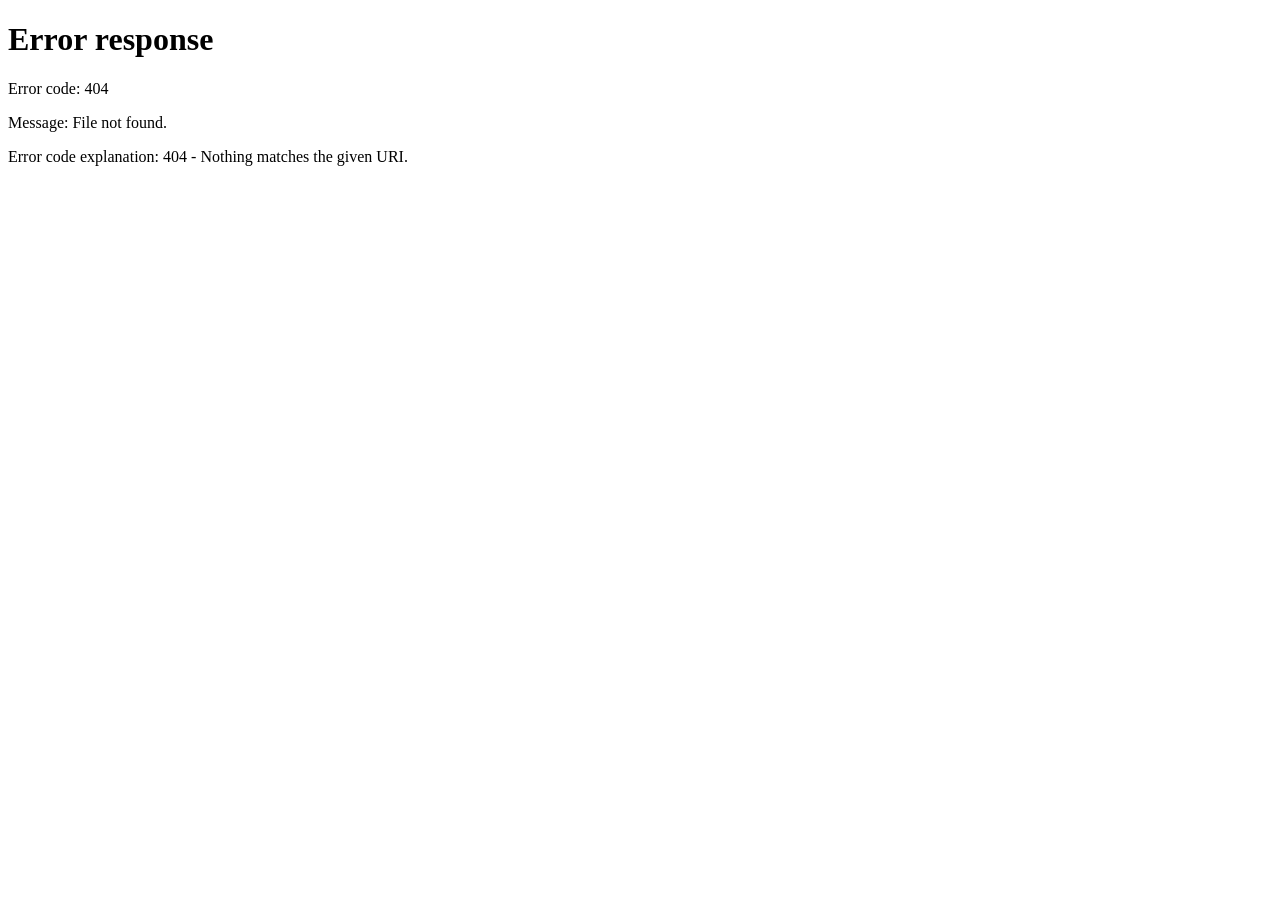
==== commit 81f1b801: "feat: complete backend auth, RBAC permissions, and dashboard updates" ====
--- a/dashboard/index.html
+++ b/dashboard/index.html
@@ -4,12 +4,14 @@
   <meta charset="UTF-8">
   <meta name="viewport" content="width=device-width, initial-scale=1.0">
   <title>AEGIS — Collaborative AI Safety Operations Console</title>
-  <link rel="preconnect" href="https://fonts.googleapis.com">
-  <link rel="preconnect" href="https://fonts.gstatic.com" crossorigin>
-  <link href="https://fonts.googleapis.com/css2?family=Inter:wght@300;400;500;600;700&family=Outfit:wght@500;600;700&display=swap" rel="stylesheet">
+  <link rel="icon" type="image/svg+xml" href="data:image/svg+xml,%3Csvg xmlns='http://www.w3.org/2000/svg' viewBox='0 0 24 24'%3E%3Cpath fill='%23FF6A00' d='M12 22s8-4 8-10V5l-8-3-8 3v7c0 6 8 10 8 10z'/%3E%3C/svg%3E">
+  <link rel="alternate icon" href="favicon.ico">
   <link rel="stylesheet" href="styles.css">
 </head>
 <body>
+
+  <!-- FX Editorial Frame Wrap -->
+  <div class="fx-frame">
 
   <!-- Top Navigation Header -->
   <header class="app-header">
@@ -35,14 +37,13 @@
         <span class="badge-title">POLICY</span>
         <span id="header-policy-ver" class="badge-val">v1.0.0</span>
       </div>
-      <button id="btn-operator-settings" class="operator-badge" title="Configure Operator ID & API Key" aria-label="Configure Operator Credentials">
-        <span class="op-icon">👤</span>
-        <span id="header-operator-id" class="op-name">op_admin</span>
-        <span class="auth-lock-icon">🔒</span>
-      </button>
-      <div class="backend-url-selector">
-        <input type="text" id="api-url-input" placeholder="Backend API URL" aria-label="Backend API URL">
-      </div>
+      <div class="user-profile-badge" id="header-user-profile">
+        <span class="user-avatar-icon">👤</span>
+        <span id="header-username" class="user-name">Loading...</span>
+        <span id="header-role-badge" class="role-badge">OPERATOR</span>
+        <button id="btn-header-logout" class="btn-logout" title="Sign Out of Session">Logout</button>
+      </div>
+      <div class="backend-url-selector" style="display:none;"><input type="text" id="api-url-input" placeholder="Backend API URL"></div>
     </div>
   </header>
 
@@ -60,14 +61,94 @@
       <svg width="14" height="14" viewBox="0 0 24 24" fill="none" stroke="currentColor" stroke-width="2"><polygon points="3 11 22 2 13 21 11 13 3 11"/></svg>
       Draw Zone
     </button>
-    <button class="tab-btn" data-tab="control">
+    <button class="tab-btn" data-tab="control" id="tab-btn-control">
       <svg width="14" height="14" viewBox="0 0 24 24" fill="none" stroke="currentColor" stroke-width="2"><rect x="2" y="3" width="20" height="14" rx="2" ry="2"/><line x1="8" y1="21" x2="16" y2="21"/><line x1="12" y1="17" x2="12" y2="21"/></svg>
       Control Panel
     </button>
+    <button class="tab-btn admin-only-tab" data-tab="users" id="tab-btn-users" style="display:none;">
+      <svg width="14" height="14" viewBox="0 0 24 24" fill="none" stroke="currentColor" stroke-width="2"><path d="M17 21v-2a4 4 0 0 0-4-4H5a4 4 0 0 0-4 4v2"/><circle cx="9" cy="7" r="4"/><path d="M23 21v-2a4 4 0 0 0-3-3.87"/><path d="M16 3.13a4 4 0 0 1 0 7.75"/></svg>
+      Users & Keys
+    </button>
+    <button class="tab-btn admin-only-tab" data-tab="audit" id="tab-btn-audit" style="display:none;">
+      <svg width="14" height="14" viewBox="0 0 24 24" fill="none" stroke="currentColor" stroke-width="2"><path d="M14 2H6a2 2 0 0 0-2 2v16a2 2 0 0 0 2 2h12a2 2 0 0 0 2-2V8z"/><polyline points="14 2 14 8 20 8"/><line x1="16" y1="13" x2="8" y2="13"/><line x1="16" y1="17" x2="8" y2="17"/></svg>
+      Audit Log
+    </button>
   </nav>
 
   <!-- ===== TAB: ALERT FEED ===== -->
   <main class="console-grid tab-content active" id="tab-alerts">
+
+    <!-- FX Dark Editorial Hero with Wireframe Tunnel -->
+    <section class="fx-hero">
+      <div class="fx-hero-left">
+        <div class="fx-hero-title-box">
+          <h1 class="fx-hero-title">
+            <span class="fx-hero-slash fx-slash-line-1">EDGE-CLOUD / SAFETY FOR</span>
+            <span class="fx-hero-slash fx-slash-line-2">INDUSTRIAL FLOORS</span>
+          </h1>
+        </div>
+        <p class="fx-hero-sub">Autonomous edge surveillance, human-in-the-loop bandit learning, and zero raw-footage leakage across industrial deployments.</p>
+
+        <div class="fx-hero-actions">
+          <button type="button" class="btn-primary fx-btn-open-alerts" id="fx-btn-open-alerts">
+            <span>Open Alerts</span>
+            <svg width="14" height="14" viewBox="0 0 24 24" fill="none" stroke="currentColor" stroke-width="2.5"><polyline points="7 13 12 18 17 13"/><polyline points="7 6 12 11 17 6"/></svg>
+          </button>
+          <span class="fx-hero-hint">Drag a tag onto the tunnel to pin it</span>
+        </div>
+
+        <!-- Draggable physics tag pills -->
+        <div class="fx-tags-container" id="fx-tags-field">
+          <span class="fx-tag-pill" data-tag="YOLOv11n">YOLOv11n</span>
+          <span class="fx-tag-pill" data-tag="ByteTrack">ByteTrack</span>
+          <span class="fx-tag-pill" data-tag="LinUCB">LinUCB</span>
+          <span class="fx-tag-pill" data-tag="FedAvg">FedAvg</span>
+          <span class="fx-tag-pill" data-tag="Flower">Flower</span>
+          <span class="fx-tag-pill" data-tag="FastAPI">FastAPI</span>
+          <span class="fx-tag-pill" data-tag="RBAC">RBAC</span>
+          <span class="fx-tag-pill" data-tag="MJPEG">MJPEG</span>
+          <span class="fx-tag-pill" data-tag="Face blur">Face blur</span>
+        </div>
+
+        <!-- Hero Stats Strip -->
+        <div class="fx-stats-strip">
+          <div class="fx-stat-cell">
+            <span class="fx-stat-label">Alerts Shown</span>
+            <span class="fx-stat-val" id="fx-stat-shown">0</span>
+          </div>
+          <div class="fx-stat-cell">
+            <span class="fx-stat-label">Unreviewed</span>
+            <span class="fx-stat-val" id="fx-stat-unreviewed">0</span>
+          </div>
+          <div class="fx-stat-cell">
+            <span class="fx-stat-label">Policy Version</span>
+            <span class="fx-stat-val" id="fx-stat-policy">v1.0.0</span>
+          </div>
+        </div>
+      </div>
+
+      <div class="fx-hero-tunnel-wrap" id="fx-tunnel-zone">
+        <div class="fx-tunnel-header">
+          <span class="fx-tunnel-label">NEURAL PIPELINE TUNNEL</span>
+          <span class="fx-tunnel-status">INTERACTIVE PROJECTION</span>
+        </div>
+        <div class="fx-tunnel-canvas-box" id="fx-tunnel-container">
+          <svg id="fx-tunnel-svg" viewBox="0 0 400 320" preserveAspectRatio="none">
+            <defs>
+              <radialGradient id="tunnelCoreGrad" cx="50%" cy="50%" r="50%">
+                <stop offset="0%" stop-color="#12100f" stop-opacity="0.95"/>
+                <stop offset="40%" stop-color="#1c1918" stop-opacity="0.8"/>
+                <stop offset="100%" stop-color="#221e1d" stop-opacity="0"/>
+              </radialGradient>
+            </defs>
+            <g id="fx-tunnel-spokes"></g>
+            <g id="fx-tunnel-rects"></g>
+            <g id="fx-tunnel-dots"></g>
+            <circle id="fx-tunnel-core" cx="200" cy="160" r="28" fill="url(#tunnelCoreGrad)"></circle>
+          </svg>
+        </div>
+      </div>
+    </section>
 
     <section class="panel feed-panel">
       <div class="panel-header">
@@ -132,14 +213,26 @@
         <div id="thresholds-container" class="thresholds-list"></div>
       </div>
 
+      <div class="sub-panel margin-top" id="panel-model-weights">
+        <div class="panel-header compact">
+          <h3>Live Decision Model Weights</h3>
+          <span class="info-tag" style="color:var(--accent);border-color:var(--accent);">ONLINE LINUCB</span>
+        </div>
+        <p class="panel-desc">Real-time Bayesian parameters (θ = A⁻¹b). Updates live on every Confirm / Reject.</p>
+        <div id="model-weights-container" style="display:flex;flex-direction:column;gap:8px;margin-top:8px;"></div>
+      </div>
+
       <div class="sub-panel margin-top">
-        <div class="panel-header compact"><h3>Policy Evolution History</h3></div>
+        <div class="panel-header compact" style="display:flex;justify-content:space-between;align-items:center;">
+          <h3 style="margin:0;">Policy Evolution History</h3>
+          <button id="btn-checkpoint-policy" class="btn-primary" style="font-size:11px;padding:3px 8px;font-weight:600;" title="Deploy next validated policy release">+ Checkpoint</button>
+        </div>
         <div id="policy-history-list" class="history-list"></div>
       </div>
 
-      <div class="sub-panel margin-top demo-box">
+      <div class="sub-panel margin-top demo-box" id="panel-simulate-alerts">
         <div class="panel-header compact"><h3>Simulate Edge Detection</h3></div>
-        <p class="panel-desc">POST synthetic events to test backend decisioning.</p>
+        <p class="panel-desc">POST synthetic events to test backend decisioning (Admin only).</p>
         <div class="demo-btn-grid">
           <button id="btn-sim-ppe" class="btn-demo ppe">+ PPE Violation</button>
           <button id="btn-sim-zone" class="btn-demo zone">+ Zone Intrusion</button>
@@ -150,6 +243,12 @@
 
   <!-- ===== TAB: LIVE STREAM ===== -->
   <main class="stream-layout tab-content" id="tab-stream">
+
+    <div class="fx-title-band">
+      <div class="fx-title-wrap">
+        <span class="fx-title-text">REAL-TIME SURVEILLANCE / <span class="fx-slash-accent">LIVE CAMERA STREAM</span></span>
+      </div>
+    </div>
 
     <!-- Left: controls -->
     <aside class="panel stream-controls-panel">
@@ -166,7 +265,7 @@
             <svg width="13" height="13" viewBox="0 0 24 24" fill="none" stroke="currentColor" stroke-width="2"><circle cx="12" cy="12" r="3"/><path d="M20.2 6c-.8-1.6-2.6-2-4.2-2H8C6.4 4 4.6 4.4 3.8 6 3 7.4 3 9.1 3 12s0 4.6.8 6c.8 1.6 2.6 2 4.2 2h8c1.6 0 3.4-.4 4.2-2 .8-1.4.8-3.1.8-6s0-4.6-.8-6z"/></svg>
             Webcam
           </button>
-          <button class="seg-btn" data-val="rtsp">
+          <button class="seg-btn" data-val="rtsp" id="btn-seg-rtsp">
             <svg width="13" height="13" viewBox="0 0 24 24" fill="none" stroke="currentColor" stroke-width="2"><path d="M2 12s3-7 10-7 10 7 10 7-3 7-10 7-10-7-10-7z"/><circle cx="12" cy="12" r="3"/></svg>
             CCTV / IP Camera
           </button>
@@ -225,7 +324,7 @@
           </div>
           <div class="form-group">
             <label class="form-label">Confidence</label>
-            <input type="number" id="stream-conf" class="form-input" value="0.25" min="0.05" max="0.99" step="0.05">
+            <input type="number" id="stream-conf" class="form-input" value="0.60" min="0.05" max="0.99" step="0.05">
           </div>
         </div>
       </details>
@@ -291,11 +390,17 @@
   <!-- ===== TAB: DRAW ZONE ===== -->
   <main class="zone-layout tab-content" id="tab-zones">
 
+    <div class="fx-title-band">
+      <div class="fx-title-wrap">
+        <span class="fx-title-text">GEOMETRIC PERIMETER / <span class="fx-slash-accent">RESTRICTED SAFETY ZONES</span></span>
+      </div>
+    </div>
+
     <!-- Left: controls -->
     <aside class="panel zone-controls-panel">
       <div class="panel-header compact">
         <div style="display:flex;align-items:center;gap:8px;">
-          <span class="info-tag" style="background:var(--accent-cyan-glow);color:var(--accent-cyan);font-weight:700;">STEP 1</span>
+          <span class="info-tag" style="background:rgba(255,106,0,0.15);color:var(--accent);font-weight:700;">STEP 1</span>
           <h3>Mark Restricted Zone</h3>
         </div>
       </div>
@@ -329,14 +434,14 @@
       <div class="form-group">
         <label class="form-label">Zone Options &amp; Danger Level</label>
         <div class="zone-type-picker">
-          <button type="button" class="zone-type-pill active" data-type="restricted" data-color="#ef4444" data-zoneid="zone_red_1">
-            <span class="dot-color dot-red"></span> Red Zone (Danger / Restricted)
-          </button>
-          <button type="button" class="zone-type-pill" data-type="warning" data-color="#fbbf24" data-zoneid="zone_caution_1">
-            <span class="dot-color dot-yellow"></span> Yellow Zone (Warning / Caution)
-          </button>
-          <button type="button" class="zone-type-pill" data-type="custom" data-color="#38bdf8" data-zoneid="zone_custom_1">
-            <span class="dot-color dot-blue"></span> Custom Zone (Cyan)
+          <button type="button" class="zone-type-pill active" data-type="restricted" data-color="#FF6A00" data-zoneid="zone_red_1">
+            <span class="dot-color dot-orange"></span> Zone: Restricted (Orange)
+          </button>
+          <button type="button" class="zone-type-pill" data-type="warning" data-color="#FF8533" data-zoneid="zone_caution_1">
+            <span class="dot-color dot-orange-light"></span> Zone: Warning (Accent Light)
+          </button>
+          <button type="button" class="zone-type-pill" data-type="custom" data-color="#E65F00" data-zoneid="zone_custom_1">
+            <span class="dot-color dot-orange-dark"></span> Zone: Custom (Deep Orange)
           </button>
         </div>
       </div>
@@ -428,7 +533,7 @@
           <span id="zone-status-badge" class="proc-badge badge-stopped" style="font-size:10px;">READY</span>
         </div>
         <div style="display:flex;align-items:center;gap:12px;">
-          <span id="canvas-hint" style="font-size:12px;color:var(--accent-cyan);">Click &amp; drag on the image to mark a restricted box</span>
+          <span id="canvas-hint" style="font-size:12px;color:var(--accent);">Click &amp; drag on the image to mark a restricted box</span>
         </div>
       </div>
 
@@ -446,6 +551,12 @@
 
   <!-- ===== TAB: CONTROL PANEL ===== -->
   <main class="control-layout tab-content" id="tab-control">
+
+    <div class="fx-title-band">
+      <div class="fx-title-wrap">
+        <span class="fx-title-text">SUBPROCESS SUPERVISOR / <span class="fx-slash-accent">ORCHESTRATION PANEL</span></span>
+      </div>
+    </div>
 
     <section class="panel control-main-panel">
       <div class="panel-header">
@@ -636,32 +747,249 @@
 
       </div>
     </section>
-
-  <!-- Operator Credentials Modal -->
-  <div id="auth-modal" class="modal-overlay" style="display:none;" role="dialog" aria-modal="true" aria-labelledby="auth-modal-title">
-    <div class="modal-card">
+  </main>
+
+  <!-- ===== TAB: USERS & EDGE KEYS (ADMIN ONLY) ===== -->
+  <main class="console-grid tab-content" id="tab-users">
+
+    <div class="fx-title-band">
+      <div class="fx-title-wrap">
+        <span class="fx-title-text">SECURITY ACCESS / <span class="fx-slash-accent">USERS &amp; EDGE KEYS</span></span>
+      </div>
+    </div>
+    <section class="panel feed-panel">
+      <div class="panel-header">
+        <div class="panel-title-group">
+          <h2>User Accounts Administration</h2>
+          <span id="users-count-badge" class="counter-pill">0 Users</span>
+        </div>
+        <button id="btn-refresh-users" class="btn-secondary" style="font-size:12px;padding:6px 12px;">Refresh Accounts</button>
+      </div>
+      <div style="overflow-x:auto;margin-top:12px;">
+        <table class="data-table" id="table-users">
+          <thead>
+            <tr>
+              <th>ID</th>
+              <th>Username</th>
+              <th>Role</th>
+              <th>Status</th>
+              <th>Password Status</th>
+              <th>Created</th>
+              <th>Actions</th>
+            </tr>
+          </thead>
+          <tbody id="tbody-users">
+            <tr><td colspan="7" style="text-align:center;color:var(--text-muted);padding:24px;">Loading user accounts...</td></tr>
+          </tbody>
+        </table>
+      </div>
+
+      <!-- Edge Service Keys Section -->
+      <div class="panel-header" style="margin-top:32px;border-top:1px solid var(--border);padding-top:20px;">
+        <div class="panel-title-group">
+          <h2>Edge Device API Keys</h2>
+          <span id="keys-count-badge" class="counter-pill">0 Keys</span>
+        </div>
+        <button id="btn-refresh-keys" class="btn-secondary" style="font-size:12px;padding:6px 12px;">Refresh Keys</button>
+      </div>
+      <div id="issued-key-banner" class="alert-banner" style="display:none;margin-top:12px;">
+        <div style="display:flex;justify-content:space-between;align-items:center;">
+          <div>
+            <strong>New Edge Key Generated:</strong>
+            <div style="font-family:monospace;font-size:13px;color:var(--accent);margin-top:4px;" id="issued-key-val"></div>
+            <p style="font-size:11px;color:var(--text-muted);margin-top:2px;">Save this secret immediately. It is never displayed again.</p>
+          </div>
+          <button id="btn-copy-issued-key" class="btn-primary" style="font-size:12px;padding:6px 12px;">Copy Key</button>
+        </div>
+      </div>
+      <div style="overflow-x:auto;margin-top:12px;">
+        <table class="data-table" id="table-edge-keys">
+          <thead>
+            <tr>
+              <th>Prefix</th>
+              <th>Label</th>
+              <th>Created</th>
+              <th>Last Used</th>
+              <th>Status</th>
+              <th>Action</th>
+            </tr>
+          </thead>
+          <tbody id="tbody-edge-keys">
+            <tr><td colspan="6" style="text-align:center;color:var(--text-muted);padding:24px;">Loading edge keys...</td></tr>
+          </tbody>
+        </table>
+      </div>
+    </section>
+
+    <!-- Right Sidebar: Create User & Issue Key Forms -->
+    <aside class="sidebar-panel">
+      <div class="sub-panel">
+        <div class="panel-header compact"><h3>Create New Account</h3></div>
+        <form id="form-create-user" style="display:flex;flex-direction:column;gap:10px;margin-top:10px;">
+          <div>
+            <label class="form-label" for="new-user-username">Username</label>
+            <input type="text" id="new-user-username" class="form-input" required placeholder="e.g. operator_smith">
+          </div>
+          <div>
+            <label class="form-label" for="new-user-role">Role</label>
+            <select id="new-user-role" class="form-input">
+              <option value="operator">Operator (Safety Operations)</option>
+              <option value="admin">Administrator (Full Access)</option>
+            </select>
+          </div>
+          <div>
+            <label class="form-label" for="new-user-password">Initial Password</label>
+            <input type="password" id="new-user-password" class="form-input" required minlength="12" placeholder="Min 12 chars, upper, lower, num, symbol">
+            <span style="font-size:11px;color:var(--text-muted);margin-top:4px;display:block;">Min 12 characters: 1 uppercase, 1 lowercase, 1 number, 1 special symbol.</span>
+          </div>
+          <button type="submit" class="btn-primary" style="margin-top:6px;">Create Account</button>
+        </form>
+      </div>
+
+      <div class="sub-panel margin-top">
+        <div class="panel-header compact"><h3>Issue Edge Key</h3></div>
+        <p class="panel-desc">Generate credentials for edge nodes, RTSP workers, or infer scripts.</p>
+        <form id="form-create-key" style="display:flex;flex-direction:column;gap:10px;margin-top:10px;">
+          <div>
+            <label class="form-label" for="new-key-label">Key Label / Camera Identifier</label>
+            <input type="text" id="new-key-label" class="form-input" required placeholder="e.g. edge-cam-south-01">
+          </div>
+          <button type="submit" class="btn-secondary" style="margin-top:6px;">Issue Edge Key</button>
+        </form>
+      </div>
+    </aside>
+  </main>
+
+  <!-- ===== TAB: AUDIT LOG (ADMIN ONLY) ===== -->
+  <main class="console-grid tab-content" id="tab-audit">
+
+    <div class="fx-title-band">
+      <div class="fx-title-wrap">
+        <span class="fx-title-text">TAMPER-EVIDENT / <span class="fx-slash-accent">AUDIT TRAIL LOG</span></span>
+      </div>
+    </div>
+    <section class="panel feed-panel" style="grid-column:1 / -1;">
+      <div class="panel-header">
+        <div class="panel-title-group">
+          <h2>Append-Only Security Audit Trail</h2>
+          <span id="audit-count-badge" class="counter-pill">0 Entries</span>
+        </div>
+        <div style="display:flex;gap:10px;align-items:center;">
+          <select id="audit-action-filter" class="form-input" style="width:160px;font-size:12px;padding:6px;">
+            <option value="">All Actions</option>
+            <option value="auth.login">Logins</option>
+            <option value="stream">Stream Controls</option>
+            <option value="zone">Zone Operations</option>
+            <option value="user">User Admin</option>
+            <option value="edge_key">Edge Keys</option>
+            <option value="federated">Federated Learning</option>
+            <option value="retention">Retention Prune</option>
+            <option value="access.denied">Refusals (401/403)</option>
+          </select>
+          <button id="btn-refresh-audit" class="btn-secondary" style="font-size:12px;padding:6px 12px;">Refresh Audit Trail</button>
+        </div>
+      </div>
+      <div style="overflow-x:auto;margin-top:12px;">
+        <table class="data-table" id="table-audit">
+          <thead>
+            <tr>
+              <th>ID</th>
+              <th>Timestamp (UTC)</th>
+              <th>Actor</th>
+              <th>Role</th>
+              <th>Action</th>
+              <th>Target</th>
+              <th>Outcome</th>
+              <th>Client IP</th>
+              <th>Details</th>
+            </tr>
+          </thead>
+          <tbody id="tbody-audit">
+            <tr><td colspan="9" style="text-align:center;color:var(--text-muted);padding:24px;">Loading audit trail...</td></tr>
+          </tbody>
+        </table>
+      </div>
+      <div style="display:flex;justify-content:space-between;align-items:center;margin-top:16px;">
+        <span style="font-size:12px;color:var(--text-muted);" id="audit-pagination-info">Showing entries</span>
+        <div style="display:flex;gap:8px;">
+          <button id="btn-audit-prev" class="btn-secondary" style="font-size:12px;padding:4px 10px;">Previous</button>
+          <button id="btn-audit-next" class="btn-secondary" style="font-size:12px;padding:4px 10px;">Next</button>
+        </div>
+      </div>
+    </section>
+  </main>
+  </div><!-- /.fx-frame -->
+
+  <!-- Login Modal Overlay -->
+  <div id="login-modal" class="modal-overlay" style="display:none;" role="dialog" aria-modal="true">
+    <div class="modal-card" style="max-width:400px;">
       <div class="modal-header">
-        <h3 id="auth-modal-title">Operator Security Credentials</h3>
-        <button id="btn-close-auth-modal" class="btn-icon" aria-label="Close credentials modal">✕</button>
-      </div>
-      <p class="modal-desc">Configure your operator call-sign and backend API key. All state-changing actions (feedback, zones, stream start/stop, background jobs) are tied to this authenticated session.</p>
-      <div class="form-group" style="margin-top:14px;">
-        <label class="form-label" for="setting-operator-id">Operator Identifier</label>
-        <input type="text" id="setting-operator-id" class="form-input" placeholder="e.g. op_admin or op_smith" maxlength="64">
-        <p class="form-hint">Recorded with feedback submissions to establish human decision provenance.</p>
-      </div>
-      <div class="form-group" style="margin-top:14px;">
-        <label class="form-label" for="setting-api-key">Backend API Key</label>
-        <input type="password" id="setting-api-key" class="form-input" placeholder="Enter API Key">
-        <p class="form-hint">Matches AEGIS_API_KEY on the backend server (default: aegis-secret-key-2026).</p>
-      </div>
-      <div class="modal-actions" style="margin-top:20px;display:flex;justify-content:flex-end;gap:10px;">
-        <button id="btn-cancel-auth" class="btn-secondary">Cancel</button>
-        <button id="btn-save-auth" class="btn-primary">Save Credentials</button>
-      </div>
+        <div style="display:flex;align-items:center;gap:10px;">
+          <span style="color:var(--accent);font-size:20px;">🛡️</span>
+          <h3 style="font-size:18px;margin:0;">AEGIS Operations Login</h3>
+        </div>
+      </div>
+      <p class="modal-desc" style="margin-top:8px;">Sign in with your operator or administrator credentials to access the safety console.</p>
+      <form id="form-login" style="margin-top:16px;display:flex;flex-direction:column;gap:12px;">
+        <div id="login-error" class="error-banner" style="display:none;"></div>
+        <div>
+          <label class="form-label" for="login-username">Username</label>
+          <input type="text" id="login-username" class="form-input" required autocomplete="username" placeholder="Username">
+        </div>
+        <div>
+          <label class="form-label" for="login-password">Password</label>
+          <input type="password" id="login-password" class="form-input" required autocomplete="current-password" placeholder="Password">
+        </div>
+        <button type="submit" class="btn-primary" style="margin-top:8px;padding:10px;">Sign In</button>
+      </form>
     </div>
   </div>
 
+  <!-- Mandatory Change Password Modal -->
+  <div id="change-pwd-modal" class="modal-overlay" style="display:none;" role="dialog" aria-modal="true">
+    <div class="modal-card" style="max-width:420px;">
+      <div class="modal-header">
+        <h3 style="font-size:17px;margin:0;">Password Update Required</h3>
+      </div>
+      <p class="modal-desc" style="margin-top:8px;">Your account requires a new password before accessing console operations.</p>
+      <form id="form-change-pwd" style="margin-top:14px;display:flex;flex-direction:column;gap:10px;">
+        <div id="change-pwd-error" class="error-banner" style="display:none;"></div>
+        <div>
+          <label class="form-label" for="change-pwd-old">Current / Temporary Password</label>
+          <input type="password" id="change-pwd-old" class="form-input" required placeholder="Current password">
+        </div>
+        <div>
+          <label class="form-label" for="change-pwd-new">New Password</label>
+          <input type="password" id="change-pwd-new" class="form-input" required placeholder="New password">
+        </div>
+        <div>
+          <label class="form-label" for="change-pwd-confirm">Confirm New Password</label>
+          <input type="password" id="change-pwd-confirm" class="form-input" required placeholder="Repeat new password">
+        </div>
+        <p class="form-hint" style="font-size:11px;color:var(--text-muted);margin:0;">Minimum 12 characters, including uppercase, lowercase, numbers, and symbols.</p>
+        <button type="submit" class="btn-primary" style="margin-top:8px;">Update Password & Continue</button>
+      </form>
+    </div>
+  </div>
+
+  <!-- Federated Learning Confirmation Modal -->
+  <div id="fed-confirm-modal" class="modal-overlay" style="display:none;" role="dialog" aria-modal="true">
+    <div class="modal-card" style="max-width:440px;">
+      <div class="modal-header">
+        <h3 style="font-size:17px;margin:0;">Confirm Federated Learning Launch</h3>
+        <button id="btn-close-fed-modal" class="btn-icon">✕</button>
+      </div>
+      <p class="modal-desc" style="margin-top:10px;">
+        Launching Federated Learning will spawn the Flower central aggregation server on port 8089 and two isolated edge client worker processes.
+      </p>
+      <div class="modal-actions" style="margin-top:18px;display:flex;justify-content:flex-end;gap:10px;">
+        <button id="btn-cancel-fed" class="btn-secondary">Cancel</button>
+        <button id="btn-confirm-fed" class="btn-primary">Confirm &amp; Launch</button>
+      </div>
+    </div>
+  </div>
+
   <script src="app.js"></script>
+  <script src="fx.js" defer></script>
 </body>
 </html>
--- a/dashboard/styles.css
+++ b/dashboard/styles.css
@@ -1,61 +1,149 @@
-/* AEGIS Safety Console — Modern Dark Industrial CSS System */
-
+/* AEGIS Safety Console — Dark Editorial Design System */
+
+/* =========================================================================
+   1. Self-Hosted LAN Font Faces (No External CDNs)
+   ========================================================================= */
+@font-face {
+  font-family: 'Unbounded';
+  font-weight: 900;
+  font-style: normal;
+  font-display: swap;
+  src: local('Unbounded Black'), local('Unbounded-Black'), local('Arial Black'), local('Impact');
+}
+
+@font-face {
+  font-family: 'Inter';
+  font-weight: 300 700;
+  font-style: normal;
+  font-display: swap;
+  src: local('Inter'), local('Segoe UI'), local('Roboto'), local('Helvetica Neue'), sans-serif;
+}
+
+/* =========================================================================
+   2. Design Tokens (:root)
+   Preserving ALL existing variable names & aliases; sharp rectangles; dark editorial palette
+   ========================================================================= */
 :root {
-  --bg-dark: #090d14;
-  --bg-surface: #111723;
-  --bg-card: #182030;
-  --bg-card-hover: #1e283c;
-  --border-subtle: #253147;
-  --border-highlight: #334361;
-
-  --text-main: #f1f5f9;
-  --text-muted: #94a3b8;
-  --text-dim: #64748b;
-
-  --accent-cyan: #38bdf8;
-  --accent-cyan-glow: rgba(56, 189, 248, 0.15);
-  --accent-amber: #fbbf24;
-  --accent-amber-glow: rgba(251, 191, 36, 0.15);
-  
-  --color-confirm: #10b981;
-  --color-confirm-bg: rgba(16, 185, 129, 0.12);
-  --color-false: #ef4444;
-  --color-false-bg: rgba(239, 68, 68, 0.12);
-
-  --font-heading: 'Outfit', sans-serif;
-  --font-body: 'Inter', sans-serif;
-
-  --radius-sm: 6px;
-  --radius-md: 10px;
-  --radius-lg: 14px;
-}
-
-* {
+  /* Core Editorial Palette */
+  --bg: #1c1918;
+  --surface: #221e1d;
+  --surface-2: #2b2625;
+  --border: rgba(241, 230, 226, 0.38);
+  --text: #f1e6e2;
+  --text-muted: #b3a8a4;
+  --accent: #ff6a00;
+  --accent-hover: #ff8533;
+  --accent-press: #e65f00;
+  --on-accent: #1c1918;
+
+  /* Aliases (Preserved for compatibility) */
+  --bg-dark: var(--bg);
+  --bg-surface: var(--surface);
+  --bg-card: var(--surface);
+  --bg-card-hover: var(--surface-2);
+  --border-subtle: var(--border);
+  --border-highlight: var(--border);
+  --text-main: var(--text);
+  --text-dim: var(--text-muted);
+
+  /* Status Colors */
+  --ok: #3ddc84;
+  --danger: #ff5a5a;
+  --warning: #ff9800;
+
+  /* Typography */
+  --font-display: 'Unbounded', 'Arial Black', Impact, sans-serif;
+  --font-sans: 'Inter', -apple-system, BlinkMacSystemFont, 'Segoe UI', Roboto, sans-serif;
+  --font-mono: 'JetBrains Mono', 'SF Mono', Consolas, monospace;
+  --font-heading: var(--font-display);
+  --font-body: var(--font-sans);
+
+  /* Radii: Sharp Rectangles Everywhere, Pills for Tag Chips */
+  --radius-sm: 0px;
+  --radius-md: 0px;
+  --radius-lg: 0px;
+  --radius-pill: 9999px;
+
+  /* Inline SVG feTurbulence Grain Texture Data URI */
+  --grain: url("data:image/svg+xml,%3Csvg viewBox='0 0 200 200' xmlns='http://www.w3.org/2000/svg'%3E%3Cfilter id='noiseFilter'%3E%3CfeTurbulence type='fractalNoise' baseFrequency='0.8' numOctaves='3' stitchTiles='stitch'/%3E%3CfeColorMatrix type='matrix' values='1 0 0 0 0  0 1 0 0 0  0 0 1 0 0  0 0 0 0.08 0'/%3E%3C/filter%3E%3Crect width='100%25' height='100%25' filter='url(%23noiseFilter)'/%3E%3C/svg%3E");
+}
+
+/* =========================================================================
+   3. Base Layout & Frame Wrap
+   ========================================================================= */
+*, *::before, *::after {
   box-sizing: border-box;
   margin: 0;
   padding: 0;
 }
 
-body {
-  background-color: var(--bg-dark);
-  color: var(--text-main);
-  font-family: var(--font-body);
+html {
+  background-color: #4a4947;
+  color: var(--text);
+  font-family: var(--font-sans);
   font-size: 14px;
   line-height: 1.5;
+  -webkit-font-smoothing: antialiased;
+}
+
+body {
+  background-color: #4a4947;
+  background-image: var(--grain);
+  background-repeat: repeat;
+  color: var(--text);
   min-height: 100vh;
   display: flex;
   flex-direction: column;
 }
 
-/* Header Navbar */
+/* Editorial 1200px Outer Frame with Hairline Borders */
+.fx-frame {
+  display: flex;
+  flex-direction: column;
+  flex: 1;
+  width: 100%;
+  max-width: 1200px;
+  margin: 0 auto;
+  background-color: var(--bg);
+  background-image: var(--grain);
+  border-left: 1px solid var(--border);
+  border-right: 1px solid var(--border);
+  min-height: 100vh;
+  position: relative;
+  box-shadow: 0 0 60px rgba(0, 0, 0, 0.45);
+}
+
+/* Tab Content JS display state rules (CRITICAL: preserve existing structure) */
+.tab-content {
+  display: none;
+}
+.tab-content.active {
+  display: flex;
+}
+.tab-content.active.console-grid {
+  display: grid;
+}
+
+/* Grid parent max-width override */
+.console-grid {
+  max-width: 100%;
+  width: 100%;
+}
+
+/* =========================================================================
+   4. Header & Navigation (Hairline Bar)
+   ========================================================================= */
 .app-header {
   height: 64px;
-  background-color: var(--bg-surface);
-  border-bottom: 1px solid var(--border-subtle);
+  background: var(--surface);
+  border-bottom: 1px solid var(--border);
   display: flex;
   align-items: center;
   justify-content: space-between;
   padding: 0 24px;
+  position: sticky;
+  top: 0;
+  z-index: 100;
 }
 
 .brand {
@@ -65,140 +153,773 @@
 }
 
 .brand-icon {
+  width: 34px;
+  height: 34px;
+  background: var(--surface-2);
+  border: 1px solid var(--border);
+  display: flex;
+  align-items: center;
+  justify-content: center;
+  color: var(--accent);
   position: relative;
-  width: 36px;
-  height: 36px;
-  background-color: var(--accent-cyan-glow);
-  border: 1px solid var(--accent-cyan);
-  border-radius: var(--radius-sm);
-  display: flex;
-  align-items: center;
-  justify-content: center;
-  color: var(--accent-cyan);
 }
 
 .pulse-ring {
   position: absolute;
+  inset: -3px;
+  border: 1px solid var(--accent);
+  opacity: 0.4;
+  animation: fxPulse 2.5s cubic-bezier(0.2, 0, 0.2, 1) infinite;
+}
+
+@keyframes fxPulse {
+  0% { transform: scale(0.96); opacity: 0.6; }
+  50% { transform: scale(1.08); opacity: 0.15; }
+  100% { transform: scale(0.96); opacity: 0.6; }
+}
+
+.brand-text {
+  display: flex;
+  flex-direction: column;
+}
+
+.system-name {
+  font-family: var(--font-display);
+  font-size: 15px;
+  font-weight: 900;
+  letter-spacing: 0.04em;
+  color: var(--text);
+  line-height: 1.1;
+  text-transform: uppercase;
+}
+
+.system-sub {
+  font-size: 11px;
+  color: var(--text-muted);
+  text-transform: uppercase;
+  letter-spacing: 0.08em;
+}
+
+.header-status {
+  display: flex;
+  align-items: center;
+  gap: 16px;
+}
+
+.status-indicator {
+  display: flex;
+  align-items: center;
+  gap: 8px;
+  padding: 4px 10px;
+  background: var(--surface-2);
+  border: 1px solid var(--border);
+}
+
+.dot {
+  width: 7px;
+  height: 7px;
+  background: var(--ok);
+  display: inline-block;
+}
+
+.live-dot {
+  animation: fxBlink 2s infinite ease-in-out;
+}
+
+@keyframes fxBlink {
+  0%, 100% { opacity: 1; }
+  50% { opacity: 0.35; }
+}
+
+.dot.offline {
+  background: var(--danger);
+  animation: none;
+}
+
+.status-label {
+  font-size: 11px;
+  font-weight: 700;
+  letter-spacing: 0.06em;
+  text-transform: uppercase;
+}
+
+.policy-badge {
+  display: flex;
+  align-items: center;
+  gap: 6px;
+  padding: 4px 10px;
+  background: var(--surface-2);
+  border: 1px solid var(--border);
+}
+
+.badge-title {
+  font-size: 10px;
+  font-weight: 700;
+  color: var(--text-muted);
+  letter-spacing: 0.05em;
+}
+
+.badge-val {
+  font-family: var(--font-mono);
+  font-size: 11px;
+  font-weight: 700;
+  color: var(--accent);
+}
+
+.user-profile-badge {
+  display: flex;
+  align-items: center;
+  gap: 8px;
+  padding: 4px 10px;
+  background: var(--surface-2);
+  border: 1px solid var(--border);
+}
+
+.user-avatar-icon {
+  font-size: 13px;
+}
+
+.user-name {
+  font-size: 12px;
+  font-weight: 600;
+}
+
+/* Role Badges (Admin / Operator) */
+.role-badge {
+  font-size: 10px;
+  font-weight: 800;
+  padding: 2px 7px;
+  text-transform: uppercase;
+  letter-spacing: 0.05em;
+  border-radius: var(--radius-pill);
+  border: 1px solid var(--border);
+  transform: rotate(-1.5deg);
+}
+.role-badge.admin {
+  background: rgba(255, 106, 0, 0.15);
+  border-color: var(--accent);
+  color: var(--accent);
+}
+.role-badge.operator {
+  background: rgba(241, 230, 226, 0.1);
+  border-color: var(--border);
+  color: var(--text);
+}
+
+.btn-logout {
+  background: transparent;
+  border: 1px solid var(--danger);
+  color: var(--danger);
+  font-size: 11px;
+  font-weight: 700;
+  text-transform: uppercase;
+  letter-spacing: 0.04em;
+  padding: 4px 10px;
+  cursor: pointer;
+  transition: all 0.2s ease;
+}
+.btn-logout:hover {
+  background: rgba(255, 90, 90, 0.12);
+  transform: translateY(-1px);
+}
+
+/* Tab Navigation Bar */
+.tab-nav {
+  display: flex;
+  background: var(--surface);
+  border-bottom: 1px solid var(--border);
+  overflow-x: auto;
+  white-space: nowrap;
+  scrollbar-width: thin;
+}
+
+.tab-btn {
+  display: inline-flex;
+  align-items: center;
+  gap: 8px;
+  padding: 13px 20px;
+  background: transparent;
+  border: none;
+  border-right: 1px solid var(--border);
+  border-bottom: 3px solid transparent;
+  color: var(--text-muted);
+  font-family: var(--font-sans);
+  font-size: 12px;
+  font-weight: 600;
+  text-transform: uppercase;
+  letter-spacing: 0.05em;
+  cursor: pointer;
+  transition: all 0.2s ease;
+  min-height: 44px;
+}
+
+.tab-btn:hover {
+  color: var(--text);
+  background: rgba(241, 230, 226, 0.04);
+}
+
+.tab-btn.active {
+  color: var(--text);
+  background: var(--bg);
+  border-bottom: 3px solid var(--accent);
+}
+
+.tab-btn svg {
+  flex-shrink: 0;
+}
+
+/* =========================================================================
+   5. fx-title-band Component (First Child of Every Tab)
+   Skewed Accent Slash behind one phrase; tilts 3deg more on hover
+   ========================================================================= */
+.fx-title-band {
+  width: 100%;
+  padding: 16px 20px;
+  background: var(--surface);
+  border: 1px solid var(--border);
+  margin-bottom: 16px;
+  display: flex;
+  align-items: center;
+  position: relative;
+  overflow: hidden;
+}
+
+.console-grid .fx-title-band {
+  grid-column: 1 / -1;
+}
+
+.stream-layout, .zone-layout, .control-layout {
+  flex-wrap: wrap;
+}
+
+.stream-layout .fx-title-band,
+.zone-layout .fx-title-band,
+.control-layout .fx-title-band {
+  flex: 0 0 100%;
+}
+
+.fx-title-wrap {
+  position: relative;
+  z-index: 1;
+}
+
+.fx-title-text {
+  font-family: var(--font-display);
+  font-size: 19px;
+  font-weight: 900;
+  text-transform: uppercase;
+  letter-spacing: -0.01em;
+  color: var(--text);
+  line-height: 1.2;
+}
+
+.fx-slash-accent {
+  position: relative;
+  display: inline-block;
+  color: var(--on-accent);
+  margin-left: 24px;
+  padding: 2px 14px 2px 6px;
+}
+
+.fx-slash-accent::before {
+  content: '';
+  position: absolute;
+  top: -2px;
+  bottom: -2px;
+  left: -22px;
+  right: -8px;
+  background: var(--accent);
+  transform: skewX(-21deg);
+  z-index: -1;
+  transition: transform 0.25s cubic-bezier(0.2, 0, 0, 1);
+}
+
+.fx-title-band:hover .fx-slash-accent::before,
+.fx-slash-accent:hover::before {
+  transform: skewX(-24deg);
+}
+
+/* =========================================================================
+   6. Tab 1 Hero: Editorial Grid + Wireframe Tunnel + Physics Tags
+   ========================================================================= */
+.fx-hero {
+  grid-column: 1 / -1;
+  display: grid;
+  grid-template-columns: 1fr 372px;
+  gap: 16px;
+  background: var(--surface);
+  border: 1px solid var(--border);
+  padding: 20px;
+  margin-bottom: 16px;
+  position: relative;
+  overflow: hidden;
+}
+
+.fx-hero-left {
+  display: flex;
+  flex-direction: column;
+  justify-content: space-between;
+  gap: 16px;
+}
+
+.fx-hero-title-box {
+  margin-bottom: 4px;
+}
+
+.fx-hero-title {
+  font-family: var(--font-display);
+  font-size: 26px;
+  font-weight: 900;
+  line-height: 1.25;
+  text-transform: uppercase;
+  color: var(--text);
+  letter-spacing: -0.02em;
+  display: flex;
+  flex-direction: column;
+  gap: 4px;
+}
+
+.fx-hero-slash {
+  position: relative;
+  display: inline-block;
+  color: var(--on-accent);
+  padding: 2px 14px 2px 8px;
+  width: fit-content;
+  z-index: 1;
+}
+
+.fx-slash-line-1::before {
+  content: '';
+  position: absolute;
+  top: 0;
+  bottom: 0;
+  left: -20px;
+  right: -10px;
+  background: var(--accent);
+  transform: skewX(-21deg);
+  z-index: -1;
+  transition: transform 0.25s ease;
+}
+
+.fx-slash-line-2::before {
+  content: '';
+  position: absolute;
+  top: 0;
+  bottom: 0;
+  left: -20px;
+  right: -10px;
+  background: var(--accent);
+  transform: skewX(-21deg);
+  z-index: -1;
+  transition: transform 0.25s ease;
+}
+
+.fx-hero:hover .fx-slash-line-1::before,
+.fx-hero:hover .fx-slash-line-2::before {
+  transform: skewX(-24deg);
+}
+
+.fx-hero-sub {
+  font-size: 13px;
+  color: var(--text-muted);
+  max-width: 580px;
+  line-height: 1.5;
+}
+
+.fx-hero-actions {
+  display: flex;
+  align-items: center;
+  gap: 16px;
+  margin-top: 4px;
+}
+
+.fx-btn-open-alerts {
+  display: inline-flex;
+  align-items: center;
+  gap: 8px;
+  padding: 10px 20px;
+  min-height: 44px;
+}
+
+.fx-hero-hint {
+  font-size: 11px;
+  text-transform: uppercase;
+  letter-spacing: 0.08em;
+  color: var(--text-muted);
+  display: inline-flex;
+  align-items: center;
+  gap: 6px;
+}
+
+.fx-hero-hint::before {
+  content: '→';
+  color: var(--accent);
+  font-weight: 700;
+}
+
+/* Physics Draggable Tags Area */
+.fx-tags-container {
+  display: flex;
+  flex-wrap: wrap;
+  gap: 8px;
+  min-height: 60px;
+  padding: 8px 0;
+  position: relative;
+}
+
+.fx-tag-pill {
+  display: inline-flex;
+  align-items: center;
+  justify-content: center;
+  padding: 5px 12px;
+  font-size: 11px;
+  font-weight: 700;
+  text-transform: uppercase;
+  letter-spacing: 0.05em;
+  background: var(--surface-2);
+  border: 1px solid var(--border);
+  color: var(--text);
+  border-radius: var(--radius-pill);
+  cursor: grab;
+  user-select: none;
+  touch-action: none;
+  transition: box-shadow 0.2s ease, border-color 0.2s ease;
+  will-change: transform;
+}
+
+.fx-tag-pill:hover {
+  border-color: var(--accent);
+  color: #ffffff;
+}
+
+.fx-tag-pill.fx-dragging {
+  cursor: grabbing;
+  z-index: 1000 !important;
+  box-shadow: 0 8px 24px rgba(0, 0, 0, 0.6);
+  border-color: var(--accent);
+}
+
+.fx-tag-pill.fx-pinned {
+  border-color: var(--accent);
+  background: rgba(255, 106, 0, 0.18);
+  color: var(--accent);
+  box-shadow: 0 0 14px rgba(255, 106, 0, 0.45);
+  cursor: grab;
+  z-index: 50;
+}
+
+/* Hero Stats Strip (3 Cells) */
+.fx-stats-strip {
+  display: grid;
+  grid-template-columns: repeat(3, 1fr);
+  gap: 1px;
+  background: var(--border);
+  border: 1px solid var(--border);
+  margin-top: 8px;
+}
+
+.fx-stat-cell {
+  background: var(--surface-2);
+  padding: 10px 14px;
+  display: flex;
+  flex-direction: column;
+  gap: 2px;
+}
+
+.fx-stat-label {
+  font-size: 10px;
+  font-weight: 700;
+  text-transform: uppercase;
+  letter-spacing: 0.08em;
+  color: var(--text-muted);
+}
+
+.fx-stat-val {
+  font-family: var(--font-display);
+  font-size: 18px;
+  font-weight: 900;
+  color: var(--text);
+}
+
+/* Right Tunnel Cell (372px) */
+.fx-hero-tunnel-wrap {
+  width: 372px;
+  height: 100%;
+  min-height: 280px;
+  background: #141211;
+  border: 1px solid var(--border);
+  display: flex;
+  flex-direction: column;
+  position: relative;
+  overflow: hidden;
+}
+
+.fx-tunnel-header {
+  padding: 8px 12px;
+  border-bottom: 1px solid var(--border);
+  display: flex;
+  justify-content: space-between;
+  align-items: center;
+  background: var(--surface-2);
+}
+
+.fx-tunnel-label {
+  font-family: var(--font-mono);
+  font-size: 10px;
+  font-weight: 700;
+  letter-spacing: 0.08em;
+  color: var(--text);
+}
+
+.fx-tunnel-status {
+  font-size: 9px;
+  font-weight: 700;
+  color: var(--accent);
+  letter-spacing: 0.06em;
+}
+
+.fx-tunnel-canvas-box {
+  flex: 1;
+  position: relative;
+  display: flex;
+  align-items: center;
+  justify-content: center;
+  background: radial-gradient(circle at center, #1e1a19 0%, #12100f 100%);
+  overflow: hidden;
+}
+
+#fx-tunnel-svg {
   width: 100%;
   height: 100%;
-  border-radius: var(--radius-sm);
-  border: 1px solid var(--accent-cyan);
-  animation: pulse-ring 2.5s infinite;
-}
-
-@keyframes pulse-ring {
-  0% { transform: scale(1); opacity: 0.8; }
-  100% { transform: scale(1.35); opacity: 0; }
-}
-
-.brand-text {
-  display: flex;
-  flex-direction: column;
-}
-
-.system-name {
-  font-family: var(--font-heading);
-  font-size: 16px;
-  font-weight: 700;
-  letter-spacing: 0.8px;
-  color: var(--text-main);
-}
-
-.system-sub {
-  font-size: 11px;
-  color: var(--text-dim);
-  text-transform: uppercase;
-  letter-spacing: 0.5px;
-}
-
-.header-status {
-  display: flex;
-  align-items: center;
-  gap: 20px;
-}
-
-.status-indicator {
-  display: flex;
-  align-items: center;
+  display: block;
+}
+
+/* =========================================================================
+   7. Buttons Design System
+   Solid Accent Rectangle, Dark Text, Bold Small Uppercase, 2px Lift + 3px Ink Shadow
+   ========================================================================= */
+button {
+  font-family: var(--font-sans);
+}
+
+.btn-primary,
+.btn-demo,
+.btn-proc-start,
+.btn-detect-zone-action {
+  background: var(--accent);
+  color: var(--on-accent);
+  border: 1px solid var(--accent);
+  font-size: 11px;
+  font-weight: 800;
+  text-transform: uppercase;
+  letter-spacing: 0.06em;
+  padding: 8px 16px;
+  cursor: pointer;
+  border-radius: 0;
+  min-height: 44px;
+  display: inline-flex;
+  align-items: center;
+  justify-content: center;
   gap: 8px;
-  background-color: rgba(16, 185, 129, 0.1);
-  border: 1px solid rgba(16, 185, 129, 0.3);
-  padding: 4px 10px;
-  border-radius: 20px;
-}
-
-.live-dot {
-  width: 8px;
-  height: 8px;
-  background-color: var(--color-confirm);
-  border-radius: 50%;
-  box-shadow: 0 0 8px var(--color-confirm);
-}
-
-.status-label {
-  font-size: 11px;
-  font-weight: 600;
-  color: var(--color-confirm);
-  letter-spacing: 0.5px;
-}
-
-.policy-badge {
-  display: flex;
-  align-items: center;
+  transition: transform 0.15s ease, box-shadow 0.15s ease, background 0.15s ease;
+}
+
+.btn-primary:hover:not(:disabled),
+.btn-demo:hover:not(:disabled),
+.btn-proc-start:hover:not(:disabled),
+.btn-detect-zone-action:hover:not(:disabled) {
+  background: var(--accent-hover);
+  transform: translateY(-2px);
+  box-shadow: 0 3px 0 #000000;
+}
+
+.btn-primary:active:not(:disabled),
+.btn-demo:active:not(:disabled),
+.btn-proc-start:active:not(:disabled),
+.btn-detect-zone-action:active:not(:disabled) {
+  background: var(--accent-press);
+  transform: translateY(1px);
+  box-shadow: 0 1px 0 #000000;
+}
+
+.btn-primary:disabled,
+.btn-proc-start:disabled,
+.btn-detect-zone-action:disabled {
+  opacity: 0.45;
+  cursor: not-allowed;
+  transform: none;
+  box-shadow: none;
+}
+
+/* Secondary Outlined Buttons */
+.btn-secondary,
+.btn-proc-stop,
+.btn-icon,
+.btn-table-action,
+.btn-copy-logs {
+  background: transparent;
+  color: var(--text);
+  border: 1px solid var(--border);
+  font-size: 11px;
+  font-weight: 700;
+  text-transform: uppercase;
+  letter-spacing: 0.05em;
+  padding: 8px 14px;
+  cursor: pointer;
+  border-radius: 0;
+  min-height: 44px;
+  display: inline-flex;
+  align-items: center;
+  justify-content: center;
   gap: 6px;
-  background-color: var(--bg-card);
-  border: 1px solid var(--border-subtle);
-  padding: 4px 10px;
-  border-radius: var(--radius-sm);
-  font-size: 12px;
-}
-
-.badge-title {
-  color: var(--text-dim);
-  font-weight: 600;
-  font-size: 10px;
-}
-
-.badge-val {
-  color: var(--accent-cyan);
-  font-family: monospace;
-  font-weight: 600;
-}
-
-.backend-url-selector input {
-  background-color: var(--bg-card);
-  border: 1px solid var(--border-subtle);
-  color: var(--text-muted);
-  padding: 5px 10px;
-  border-radius: var(--radius-sm);
-  font-size: 12px;
-  width: 180px;
-}
-
-.backend-url-selector input:focus {
+  transition: background 0.15s ease, border-color 0.15s ease;
+}
+
+.btn-secondary:hover:not(:disabled),
+.btn-proc-stop:hover:not(:disabled),
+.btn-icon:hover:not(:disabled),
+.btn-table-action:hover:not(:disabled),
+.btn-copy-logs:hover:not(:disabled) {
+  background: rgba(241, 230, 226, 0.08);
+  border-color: var(--text);
+}
+
+.btn-secondary:disabled,
+.btn-proc-stop:disabled {
+  opacity: 0.35;
+  cursor: not-allowed;
+}
+
+/* Danger Outlined Buttons */
+.zone-delete-btn,
+.btn-revoke-key {
+  background: transparent;
+  border: 1px solid var(--danger);
+  color: var(--danger);
+  font-size: 11px;
+  font-weight: 700;
+  text-transform: uppercase;
+  letter-spacing: 0.05em;
+  padding: 6px 10px;
+  cursor: pointer;
+  transition: background 0.15s ease;
+}
+.zone-delete-btn:hover,
+.btn-revoke-key:hover {
+  background: rgba(255, 90, 90, 0.15);
+}
+
+/* =========================================================================
+   8. Form Inputs & Selects
+   Hairline, Transparent, Accent Focus Ring, 44px Touch Targets, AA Contrast
+   ========================================================================= */
+.form-input,
+.filter-select,
+.filter-search-input {
+  width: 100%;
+  background: transparent;
+  border: 1px solid var(--border);
+  color: var(--text);
+  font-family: var(--font-sans);
+  font-size: 13px;
+  padding: 10px 12px;
+  border-radius: 0;
+  min-height: 44px;
+  transition: border-color 0.2s ease, box-shadow 0.2s ease;
+}
+
+.form-input:focus,
+.filter-select:focus,
+.filter-search-input:focus {
   outline: none;
-  border-color: var(--accent-cyan);
-}
-
-/* Console Grid Layout */
+  border-color: var(--accent);
+  box-shadow: 0 0 0 1px var(--accent);
+}
+
+.form-label {
+  display: block;
+  font-size: 11px;
+  font-weight: 700;
+  text-transform: uppercase;
+  letter-spacing: 0.06em;
+  color: var(--text-muted);
+  margin-bottom: 6px;
+}
+
+.form-group {
+  margin-bottom: 14px;
+}
+
+.form-row {
+  display: grid;
+  grid-template-columns: 1fr 1fr;
+  gap: 12px;
+}
+
+.form-hint {
+  font-size: 11px;
+  color: var(--text-muted);
+  margin-top: 4px;
+}
+
+/* Segmented Button Controls */
+.seg-control {
+  display: flex;
+  border: 1px solid var(--border);
+  background: var(--surface);
+}
+
+.seg-btn {
+  flex: 1;
+  padding: 8px 10px;
+  background: transparent;
+  border: none;
+  border-right: 1px solid var(--border);
+  color: var(--text-muted);
+  font-size: 11px;
+  font-weight: 700;
+  text-transform: uppercase;
+  letter-spacing: 0.05em;
+  cursor: pointer;
+  min-height: 44px;
+  display: inline-flex;
+  align-items: center;
+  justify-content: center;
+  gap: 6px;
+  transition: all 0.15s ease;
+}
+
+.seg-btn:last-child {
+  border-right: none;
+}
+
+.seg-btn:hover {
+  color: var(--text);
+  background: rgba(241, 230, 226, 0.04);
+}
+
+.seg-btn.active {
+  background: var(--accent);
+  color: var(--on-accent);
+}
+
+/* =========================================================================
+   9. Panels, Cards, & Grid Cells (Hairline Grids, No Soft Shadows)
+   ========================================================================= */
 .console-grid {
   display: grid;
   grid-template-columns: 1fr 340px;
-  gap: 20px;
-  padding: 24px;
-  flex: 1;
-  max-width: 1600px;
-  margin: 0 auto;
-  width: 100%;
+  gap: 16px;
+  padding: 20px;
 }
 
 .panel {
-  background-color: var(--bg-surface);
-  border: 1px solid var(--border-subtle);
-  border-radius: var(--radius-lg);
+  background: var(--surface);
+  border: 1px solid var(--border);
+  border-radius: 0;
+  box-shadow: none;
   padding: 20px;
-  display: flex;
-  flex-direction: column;
+  position: relative;
 }
 
 .panel-header {
@@ -207,430 +928,952 @@
   justify-content: space-between;
   margin-bottom: 16px;
   padding-bottom: 12px;
-  border-bottom: 1px solid var(--border-subtle);
+  border-bottom: 1px solid var(--border);
 }
 
 .panel-header.compact {
-  margin-bottom: 8px;
+  margin-bottom: 10px;
   padding-bottom: 8px;
 }
 
 .panel-title-group {
   display: flex;
   align-items: center;
-  gap: 12px;
-}
-
-.panel-header h2, .panel-header h3 {
-  font-family: var(--font-heading);
-  font-weight: 600;
-  font-size: 17px;
-  color: var(--text-main);
-}
-
-.counter-pill {
-  background-color: var(--bg-card);
-  border: 1px solid var(--border-subtle);
-  color: var(--accent-cyan);
-  font-size: 11px;
-  font-weight: 600;
-  padding: 2px 8px;
-  border-radius: 12px;
-}
-
-.feed-controls {
-  display: flex;
-  align-items: center;
   gap: 10px;
 }
 
-.btn-icon {
-  background: var(--bg-card);
-  border: 1px solid var(--border-subtle);
-  color: var(--text-muted);
-  width: 32px;
-  height: 32px;
-  border-radius: var(--radius-sm);
-  display: flex;
-  align-items: center;
-  justify-content: center;
+.panel-title-group h2,
+.panel-header h3 {
+  font-family: var(--font-display);
+  font-size: 15px;
+  font-weight: 900;
+  text-transform: uppercase;
+  letter-spacing: 0.02em;
+  color: var(--text);
+}
+
+.panel-desc {
+  font-size: 12px;
+  color: var(--text-muted);
+  line-height: 1.5;
+  margin-bottom: 12px;
+}
+
+.sub-panel {
+  background: var(--surface-2);
+  border: 1px solid var(--border);
+  padding: 16px;
+}
+.sub-panel.margin-top {
+  margin-top: 16px;
+}
+
+/* Secondary Filter Toolbar */
+.alert-filter-bar {
+  display: flex;
+  gap: 10px;
+  margin-bottom: 14px;
+  padding: 10px;
+  background: var(--surface-2);
+  border: 1px solid var(--border);
+  flex-wrap: wrap;
+}
+
+.filter-item {
+  display: flex;
+  align-items: center;
+  gap: 6px;
+}
+
+.filter-search-wrap {
+  flex: 1;
+  min-width: 180px;
+}
+
+.filter-group {
+  display: flex;
+  border: 1px solid var(--border);
+}
+
+.filter-btn {
+  background: transparent;
+  border: none;
+  border-right: 1px solid var(--border);
+  color: var(--text-muted);
+  font-size: 11px;
+  font-weight: 700;
+  text-transform: uppercase;
+  letter-spacing: 0.05em;
+  padding: 6px 12px;
   cursor: pointer;
-  transition: all 0.2s ease;
-}
-
-.btn-icon:hover {
-  background: var(--bg-card-hover);
-  color: var(--accent-cyan);
-  border-color: var(--accent-cyan);
-}
-
-.filter-group {
-  display: flex;
-  background: var(--bg-card);
-  padding: 2px;
-  border-radius: var(--radius-sm);
-  border: 1px solid var(--border-subtle);
-}
-
-.filter-btn {
-  background: none;
-  border: none;
-  color: var(--text-muted);
-  font-size: 12px;
-  padding: 4px 10px;
-  border-radius: 4px;
-  cursor: pointer;
-  transition: all 0.2s;
-}
-
+  min-height: 36px;
+}
+.filter-btn:last-child {
+  border-right: none;
+}
+.filter-btn:hover {
+  color: var(--text);
+}
 .filter-btn.active {
-  background: var(--accent-cyan);
-  color: var(--bg-dark);
-  font-weight: 600;
-}
-
-/* Feed List & Cards */
+  background: var(--accent);
+  color: var(--on-accent);
+}
+
+/* =========================================================================
+   10. Alert Cards & Feed (2s Re-render Safe)
+   ========================================================================= */
 .feed-container {
   display: flex;
   flex-direction: column;
   gap: 12px;
+  max-height: 720px;
+  overflow-y: auto;
+  padding-right: 4px;
+  scrollbar-width: thin;
+}
+
+.alert-card {
+  background: var(--surface-2);
+  border: 1px solid var(--border);
+  padding: 14px 16px;
+  display: flex;
+  align-items: center;
+  justify-content: space-between;
+  gap: 16px;
+  position: relative;
+  transition: border-color 0.2s ease;
+}
+
+.alert-card:hover {
+  border-color: var(--text-muted);
+}
+
+.alert-card.ppe_violation {
+  border-left: 3px solid var(--accent);
+}
+
+.alert-card.zone_intrusion {
+  border-left: 3px solid var(--danger);
+}
+
+.alert-main-info {
+  display: flex;
+  flex-direction: column;
+  gap: 6px;
   flex: 1;
-  overflow-y: auto;
-  max-height: calc(100vh - 200px);
-  padding-right: 4px;
-}
-
-.feed-empty-state {
+}
+
+.alert-tags {
+  display: flex;
+  gap: 6px;
+  flex-wrap: wrap;
+}
+
+/* Tilted Pill Tags */
+.tag {
+  display: inline-flex;
+  align-items: center;
+  padding: 2px 8px;
+  font-size: 10px;
+  font-weight: 800;
+  text-transform: uppercase;
+  letter-spacing: 0.06em;
+  border-radius: var(--radius-pill);
+  border: 1px solid var(--border);
+  transform: rotate(-1.5deg);
+}
+
+.tag:nth-child(even) {
+  transform: rotate(1.5deg);
+}
+
+.tag.type-ppe {
+  background: rgba(255, 106, 0, 0.15);
+  border-color: var(--accent);
+  color: var(--accent);
+}
+
+.tag.type-intrusion {
+  background: rgba(255, 90, 90, 0.15);
+  border-color: var(--danger);
+  color: var(--danger);
+}
+
+.tag.action-escalate {
+  background: rgba(255, 90, 90, 0.2);
+  color: #ff8585;
+  border-color: rgba(255, 90, 90, 0.4);
+}
+
+.tag.action-log {
+  background: rgba(241, 230, 226, 0.08);
+  color: var(--text-muted);
+}
+
+.alert-title {
+  font-size: 14px;
+  font-weight: 700;
+  color: var(--text);
+  letter-spacing: 0.02em;
+}
+
+.alert-meta {
+  display: flex;
+  align-items: center;
+  gap: 14px;
+  font-size: 11px;
+  color: var(--text-muted);
+  flex-wrap: wrap;
+}
+
+.meta-item {
+  display: flex;
+  align-items: center;
+  gap: 6px;
+}
+
+.confidence-bar {
+  display: inline-block;
+  width: 50px;
+  height: 4px;
+  background: rgba(241, 230, 226, 0.15);
+  position: relative;
+}
+
+.confidence-fill {
+  display: block;
+  height: 100%;
+  background: var(--accent);
+}
+
+/* Alert Action Feedback Buttons */
+.alert-actions {
+  display: flex;
+  gap: 8px;
+  align-items: center;
+}
+
+.btn-feedback {
+  display: inline-flex;
+  align-items: center;
+  gap: 6px;
+  font-size: 11px;
+  font-weight: 800;
+  text-transform: uppercase;
+  letter-spacing: 0.06em;
+  padding: 6px 12px;
+  cursor: pointer;
+  border-radius: 0;
+  min-height: 38px;
+  transition: all 0.15s ease;
+}
+
+.btn-confirm {
+  background: transparent;
+  border: 1px solid var(--ok);
+  color: var(--ok);
+}
+.btn-confirm:hover {
+  background: rgba(61, 220, 132, 0.15);
+  transform: translateY(-1px);
+}
+
+.btn-false-alarm {
+  background: transparent;
+  border: 1px solid var(--danger);
+  color: var(--danger);
+}
+.btn-false-alarm:hover {
+  background: rgba(255, 90, 90, 0.15);
+  transform: translateY(-1px);
+}
+
+/* Status Badges with Mandatory Icon + Text (Never Color Alone) */
+.feedback-status-badge {
+  font-size: 11px;
+  font-weight: 800;
+  letter-spacing: 0.06em;
+  padding: 6px 12px;
+  border: 1px solid;
+  border-radius: var(--radius-pill);
+  display: inline-flex;
+  align-items: center;
+  gap: 6px;
+}
+.feedback-status-badge.confirmed {
+  border-color: var(--ok);
+  background: rgba(61, 220, 132, 0.12);
+  color: var(--ok);
+}
+.feedback-status-badge.false_alarm {
+  border-color: var(--danger);
+  background: rgba(255, 90, 90, 0.12);
+  color: var(--danger);
+}
+
+/* Counter Pills & Chips */
+.counter-pill {
+  font-size: 11px;
+  font-weight: 700;
+  padding: 2px 8px;
+  background: var(--surface-2);
+  border: 1px solid var(--border);
+  color: var(--text-muted);
+  border-radius: var(--radius-pill);
+}
+
+.info-tag {
+  font-size: 10px;
+  font-weight: 800;
+  padding: 2px 8px;
+  border: 1px solid var(--border);
+  border-radius: var(--radius-pill);
+  text-transform: uppercase;
+  letter-spacing: 0.05em;
+  color: var(--text-muted);
+}
+
+/* Empty States & Offline */
+.feed-empty-state,
+.feed-error-state {
+  padding: 40px 20px;
   text-align: center;
-  padding: 60px 20px;
-  color: var(--text-dim);
+  border: 1px solid var(--border);
+  background: var(--surface-2);
 }
 
 .empty-icon {
   margin-bottom: 12px;
-  color: var(--text-dim);
-}
-
-.alert-card {
-  background-color: var(--bg-card);
-  border: 1px solid var(--border-subtle);
-  border-radius: var(--radius-md);
-  padding: 16px;
-  display: grid;
-  grid-template-columns: minmax(0, 1fr) auto;
-  gap: 16px;
-  align-items: center;
-  transition: all 0.25s ease;
-  animation: fadeInAlert 0.4s cubic-bezier(0.16, 1, 0.3, 1);
-}
-
-@keyframes fadeInAlert {
-  from { opacity: 0; transform: translateY(-8px); }
-  to { opacity: 1; transform: translateY(0); }
-}
-
-.alert-card:hover {
-  border-color: var(--border-highlight);
-  box-shadow: 0 4px 16px rgba(0,0,0,0.3);
-}
-
-.alert-card.ppe_violation {
-  border-left: 3px solid var(--accent-amber);
-}
-
-.alert-card.zone_intrusion {
-  border-left: 3px solid var(--accent-cyan);
-}
-
-.alert-main-info {
+  color: var(--text-muted);
+}
+
+.feed-empty-state h3,
+.feed-error-state h3 {
+  font-family: var(--font-display);
+  font-size: 14px;
+  font-weight: 900;
+  text-transform: uppercase;
+  margin-bottom: 6px;
+}
+
+.feed-empty-state p,
+.feed-error-state p {
+  font-size: 12px;
+  color: var(--text-muted);
+}
+
+/* Threshold Lists */
+.thresholds-list {
+  display: flex;
+  flex-direction: column;
+  gap: 8px;
+  margin-top: 10px;
+}
+
+.threshold-card {
+  padding: 10px 12px;
+  background: var(--bg);
+  border: 1px solid var(--border);
+}
+
+.threshold-header {
+  display: flex;
+  justify-content: space-between;
+  font-size: 12px;
+  font-weight: 700;
+  margin-bottom: 6px;
+}
+
+.meter-bar {
+  height: 4px;
+  background: rgba(241, 230, 226, 0.12);
+  width: 100%;
+}
+
+.meter-fill {
+  height: 100%;
+  background: var(--accent);
+}
+
+/* History List */
+.history-list {
   display: flex;
   flex-direction: column;
   gap: 6px;
-}
-
-.alert-tags {
-  display: flex;
-  align-items: center;
+  margin-top: 10px;
+}
+
+.history-item {
+  display: flex;
+  justify-content: space-between;
+  align-items: center;
+  padding: 8px 10px;
+  background: var(--bg);
+  border: 1px solid var(--border);
+  font-size: 11px;
+}
+
+.demo-btn-grid {
+  display: grid;
+  grid-template-columns: 1fr 1fr;
+  gap: 10px;
+  margin-top: 10px;
+}
+
+.btn-demo.ppe {
+  border-color: var(--accent);
+}
+.btn-demo.zone {
+  border-color: var(--warning);
+}
+
+/* =========================================================================
+   11. Tab 2: Live Stream Viewport & Controls
+   ========================================================================= */
+.stream-layout {
+  display: flex;
+  gap: 16px;
+  padding: 20px;
+}
+
+.stream-controls-panel {
+  width: 380px;
+  flex-shrink: 0;
+}
+
+.stream-feed-panel {
+  flex: 1;
+}
+
+.stream-viewport {
+  width: 100%;
+  min-height: 440px;
+  background: #110f0f;
+  border: 1px solid var(--border);
+  position: relative;
+  display: flex;
+  align-items: center;
+  justify-content: center;
+  overflow: hidden;
+}
+
+.stream-img {
+  width: 100%;
+  height: auto;
+  display: block;
+}
+
+.stream-placeholder {
+  text-align: center;
+  padding: 30px;
+  color: var(--text-muted);
+}
+
+.stream-placeholder svg {
+  margin-bottom: 12px;
+  color: var(--text-muted);
+}
+
+.stream-badge {
+  font-size: 10px;
+  font-weight: 800;
+  padding: 2px 8px;
+  border-radius: var(--radius-pill);
+  border: 1px solid var(--border);
+  text-transform: uppercase;
+  letter-spacing: 0.05em;
+}
+.stream-badge.stopped {
+  background: rgba(241, 230, 226, 0.08);
+  color: var(--text-muted);
+}
+.stream-badge.live {
+  background: rgba(61, 220, 132, 0.15);
+  border-color: var(--ok);
+  color: var(--ok);
+}
+
+.stream-live-indicator {
+  width: 8px;
+  height: 8px;
+  border-radius: 50%;
+  background: var(--danger);
+  display: inline-block;
+}
+.stream-live-indicator.live {
+  background: var(--ok);
+  animation: fxBlink 2s infinite ease-in-out;
+}
+.stream-live-indicator.offline {
+  background: var(--danger);
+}
+
+.stream-btn-row {
+  display: grid;
+  grid-template-columns: 1fr 1fr;
+  gap: 10px;
+  margin-top: 14px;
+}
+
+.stream-events-row {
+  margin-top: 12px;
+  padding-top: 12px;
+  border-top: 1px solid var(--border);
+}
+
+.stream-recent-events {
+  display: flex;
   gap: 8px;
   flex-wrap: wrap;
-}
-
-.tag {
-  font-size: 11px;
-  font-weight: 600;
-  padding: 2px 8px;
-  border-radius: 4px;
-  text-transform: uppercase;
-  letter-spacing: 0.3px;
-}
-
-.tag.type-ppe {
-  background: var(--accent-amber-glow);
-  color: var(--accent-amber);
-  border: 1px solid rgba(251, 191, 36, 0.3);
-}
-
-.tag.type-intrusion {
-  background: var(--accent-cyan-glow);
-  color: var(--accent-cyan);
-  border: 1px solid rgba(56, 189, 248, 0.3);
-}
-
-.tag.action-escalate {
-  background: rgba(239, 68, 68, 0.15);
-  color: #ef4444;
-  border: 1px solid rgba(239, 68, 68, 0.3);
-}
-
-.tag.action-log {
-  background: rgba(148, 163, 184, 0.15);
-  color: #94a3b8;
-  border: 1px solid rgba(148, 163, 184, 0.3);
-}
-
-.alert-title {
-  font-family: var(--font-heading);
-  font-size: 15px;
-  font-weight: 600;
-  color: var(--text-main);
-}
-
-.alert-meta {
-  display: flex;
-  align-items: center;
+  margin-top: 8px;
+}
+
+.stream-event-chip {
+  padding: 4px 10px;
+  font-size: 11px;
+  background: var(--surface-2);
+  border: 1px solid var(--border);
+  border-radius: var(--radius-pill);
+  transform: rotate(-1deg);
+}
+
+/* =========================================================================
+   12. Tab 3: Draw Zone Canvas & Geometry
+   Zone types differ by stroke pattern (solid/dashed/dotted) + text label
+   ========================================================================= */
+.zone-layout {
+  display: flex;
   gap: 16px;
-  font-size: 12px;
-  color: var(--text-muted);
-}
-
-.meta-item {
-  display: flex;
-  align-items: center;
-  gap: 4px;
-}
-
-.confidence-bar {
-  width: 60px;
-  height: 6px;
-  background-color: rgba(255,255,255,0.1);
-  border-radius: 3px;
+  padding: 20px;
+}
+
+.zone-controls-panel {
+  width: 380px;
+  flex-shrink: 0;
+  display: flex;
+  flex-direction: column;
+}
+
+.zone-canvas-panel {
+  flex: 1;
+}
+
+.canvas-container {
+  width: 100%;
+  min-height: 480px;
+  background: #110f0f;
+  border: 1px solid var(--border);
+  position: relative;
+  display: flex;
+  align-items: center;
+  justify-content: center;
   overflow: hidden;
-  display: inline-block;
-  vertical-align: middle;
-}
-
-.confidence-fill {
-  height: 100%;
-  background-color: var(--accent-cyan);
-}
-
-/* Action Feedback Controls */
-.alert-actions {
+}
+
+#zone-canvas {
+  max-width: 100%;
+  height: auto;
+  display: block;
+}
+
+.canvas-placeholder {
+  text-align: center;
+  padding: 30px;
+  color: var(--text-muted);
+}
+
+.canvas-placeholder svg {
+  margin-bottom: 12px;
+  color: var(--text-muted);
+}
+
+.zone-type-picker {
   display: flex;
   flex-direction: column;
+  gap: 6px;
+}
+
+.zone-type-pill {
+  display: flex;
+  align-items: center;
   gap: 8px;
-  min-width: 130px;
-}
-
-.btn-feedback {
-  padding: 7px 12px;
-  border-radius: var(--radius-sm);
+  padding: 8px 12px;
+  background: var(--surface-2);
+  border: 1px solid var(--border);
+  color: var(--text);
   font-size: 12px;
   font-weight: 600;
   cursor: pointer;
-  border: 1px solid transparent;
+  min-height: 44px;
+  border-radius: 0;
+  transition: all 0.15s ease;
+}
+
+.zone-type-pill:hover {
+  background: rgba(241, 230, 226, 0.06);
+}
+
+.zone-type-pill.active {
+  border-color: var(--accent);
+  background: rgba(255, 106, 0, 0.12);
+}
+
+.dot-color {
+  width: 10px;
+  height: 10px;
+  display: inline-block;
+}
+.dot-orange { background: #FF6A00; }
+.dot-orange-light { background: #FF8533; border: 1px dashed #fff; }
+.dot-orange-dark { background: #E65F00; border: 1px dotted #fff; }
+
+.zone-mode-selector {
+  display: grid;
+  grid-template-columns: 1fr 1fr;
+  border: 1px solid var(--border);
+}
+
+.zone-draw-mode-btn {
+  background: transparent;
+  border: none;
+  border-right: 1px solid var(--border);
+  color: var(--text-muted);
+  font-size: 11px;
+  font-weight: 700;
+  text-transform: uppercase;
+  letter-spacing: 0.05em;
+  padding: 10px;
+  cursor: pointer;
+  min-height: 44px;
   display: flex;
   align-items: center;
   justify-content: center;
   gap: 6px;
-  transition: all 0.2s ease;
-}
-
-.btn-confirm {
-  background-color: var(--color-confirm-bg);
-  color: var(--color-confirm);
-  border-color: rgba(16, 185, 129, 0.3);
-}
-
-.btn-confirm:hover {
-  background-color: var(--color-confirm);
-  color: #000;
-  box-shadow: 0 0 12px rgba(16, 185, 129, 0.4);
-}
-
-.btn-false-alarm {
-  background-color: var(--color-false-bg);
-  color: var(--color-false);
-  border-color: rgba(239, 68, 68, 0.3);
-}
-
-.btn-false-alarm:hover {
-  background-color: var(--color-false);
-  color: #fff;
-  box-shadow: 0 0 12px rgba(239, 68, 68, 0.4);
-}
-
-.feedback-status-badge {
-  font-size: 11px;
-  font-weight: 600;
-  text-align: center;
-  padding: 6px 10px;
-  border-radius: var(--radius-sm);
-}
-
-.feedback-status-badge.confirmed {
-  background: var(--color-confirm-bg);
-  color: var(--color-confirm);
-  border: 1px solid rgba(16, 185, 129, 0.4);
-}
-
-.feedback-status-badge.false_alarm {
-  background: var(--color-false-bg);
-  color: var(--color-false);
-  border: 1px solid rgba(239, 68, 68, 0.4);
-}
-
-/* Sidebar Details */
-.panel-desc {
-  font-size: 12px;
-  color: var(--text-dim);
-  margin-bottom: 12px;
-}
-
-.info-tag {
-  font-size: 10px;
-  color: var(--accent-amber);
-  background: var(--accent-amber-glow);
-  padding: 2px 6px;
-  border-radius: 4px;
-}
-
-.thresholds-list {
-  display: flex;
-  flex-direction: column;
-  gap: 10px;
-}
-
-.threshold-card {
-  background: var(--bg-card);
-  border: 1px solid var(--border-subtle);
+}
+.zone-draw-mode-btn:last-child {
+  border-right: none;
+}
+.zone-draw-mode-btn.active {
+  background: var(--accent);
+  color: var(--on-accent);
+}
+
+.zone-draw-controls {
+  display: flex;
+  justify-content: space-between;
+  align-items: center;
   padding: 10px 12px;
-  border-radius: var(--radius-sm);
-}
-
-.t-head {
-  display: flex;
-  justify-content: space-between;
-  margin-bottom: 6px;
-  font-size: 12px;
-}
-
-.t-zone {
-  font-weight: 600;
-  color: var(--text-main);
-}
-
-.t-val {
-  font-family: monospace;
-  color: var(--accent-cyan);
-}
-
-.meter-bar {
-  height: 6px;
-  background: rgba(255,255,255,0.08);
-  border-radius: 3px;
-  overflow: hidden;
-}
-
-.meter-fill {
-  height: 100%;
-  background: linear-gradient(90deg, var(--accent-cyan), #0284c7);
-  transition: width 0.4s ease;
-}
-
-.margin-top {
-  margin-top: 20px;
-}
-
-.history-list {
+  background: var(--surface-2);
+  border: 1px solid var(--border);
+  margin-top: 10px;
+}
+
+.zone-point-count {
+  display: flex;
+  align-items: center;
+  gap: 6px;
+}
+
+.zones-list {
   display: flex;
   flex-direction: column;
   gap: 8px;
-  max-height: 160px;
+  margin-top: 10px;
+  max-height: 220px;
   overflow-y: auto;
 }
 
-.history-item {
-  background: var(--bg-card);
-  border: 1px solid var(--border-subtle);
-  padding: 8px 10px;
-  border-radius: var(--radius-sm);
-  font-size: 11px;
-  display: flex;
+.zone-list-item {
+  display: flex;
+  align-items: center;
   justify-content: space-between;
-  align-items: center;
-}
-
-.demo-box {
-  background: rgba(56, 189, 248, 0.04);
-  border: 1px dashed var(--border-highlight);
-}
-
-.demo-btn-grid {
+  padding: 8px 12px;
+  background: var(--bg);
+  border: 1px solid var(--border);
+  font-size: 12px;
+}
+
+/* =========================================================================
+   13. Tab 4: Process Control Panel & Logs Terminal
+   ========================================================================= */
+.control-layout {
+  padding: 20px;
+}
+
+.control-main-panel {
+  width: 100%;
+}
+
+.process-cards-grid {
+  display: grid;
+  grid-template-columns: repeat(auto-fit, minmax(340px, 1fr));
+  gap: 16px;
+}
+
+.process-card {
+  background: var(--surface-2);
+  border: 1px solid var(--border);
+  padding: 18px;
+  display: flex;
+  flex-direction: column;
+  gap: 14px;
+}
+
+.proc-header {
+  display: flex;
+  justify-content: space-between;
+  align-items: flex-start;
+  gap: 10px;
+}
+
+.proc-title-wrap {
+  display: flex;
+  align-items: flex-start;
+  gap: 10px;
+}
+
+.proc-name {
+  font-family: var(--font-display);
+  font-size: 14px;
+  font-weight: 900;
+  text-transform: uppercase;
+  color: var(--text);
+  margin-bottom: 4px;
+}
+
+.proc-dot {
+  width: 8px;
+  height: 8px;
+  display: inline-block;
+  margin-top: 4px;
+}
+.status-dot-running { background: var(--ok); }
+.status-dot-stopped { background: var(--text-muted); }
+.status-dot-crashed { background: var(--danger); }
+
+/* Process Status Badges (Text + Icon) */
+.proc-badge {
+  font-size: 10px;
+  font-weight: 800;
+  padding: 2px 7px;
+  border-radius: var(--radius-pill);
+  border: 1px solid var(--border);
+  text-transform: uppercase;
+  letter-spacing: 0.05em;
+  display: inline-flex;
+  align-items: center;
+  gap: 4px;
+}
+.badge-running {
+  background: rgba(61, 220, 132, 0.15);
+  border-color: var(--ok);
+  color: var(--ok);
+}
+.badge-stopped {
+  background: rgba(241, 230, 226, 0.08);
+  border-color: var(--border);
+  color: var(--text-muted);
+}
+.badge-crashed {
+  background: rgba(255, 90, 90, 0.18);
+  border-color: var(--danger);
+  color: var(--danger);
+}
+.badge-completed {
+  background: rgba(255, 106, 0, 0.15);
+  border-color: var(--accent);
+  color: var(--accent);
+}
+
+.proc-actions {
+  display: flex;
+  gap: 6px;
+}
+
+.proc-desc {
+  font-size: 12px;
+  color: var(--text-muted);
+  line-height: 1.5;
+}
+
+.proc-meta {
   display: grid;
   grid-template-columns: 1fr 1fr;
   gap: 8px;
-}
-
-.btn-demo {
-  padding: 8px;
-  border-radius: var(--radius-sm);
-  font-size: 11px;
+  padding: 10px;
+  background: var(--bg);
+  border: 1px solid var(--border);
+  font-size: 11px;
+}
+
+.meta-label {
+  color: var(--text-muted);
   font-weight: 600;
+}
+.meta-val {
+  font-family: var(--font-mono);
+  color: var(--text);
+  font-weight: 700;
+}
+
+/* Terminal Logs Section */
+.proc-logs-section {
+  border: 1px solid var(--border);
+  background: #0f0d0d;
+}
+
+.proc-logs-header {
+  display: flex;
+  justify-content: space-between;
+  align-items: center;
+  padding: 8px 12px;
+  background: var(--surface-2);
+  border-bottom: 1px solid var(--border);
+}
+
+.btn-toggle-logs {
+  background: transparent;
+  border: none;
+  color: var(--text-muted);
+  font-size: 11px;
+  font-weight: 700;
   cursor: pointer;
-  border: 1px solid var(--border-subtle);
-  background: var(--bg-card);
-  color: var(--text-main);
-  transition: all 0.2s;
-}
-
-.btn-demo.ppe:hover {
-  border-color: var(--accent-amber);
-  color: var(--accent-amber);
-}
-
-.btn-demo.zone:hover {
-  border-color: var(--accent-cyan);
-  color: var(--accent-cyan);
-}
-
-/* Resilience & Status Indicators */
-.status-indicator.offline {
-  background-color: rgba(239, 68, 68, 0.1);
-  border-color: rgba(239, 68, 68, 0.3);
-}
-
-.status-indicator.offline .status-label {
-  color: var(--color-false);
-}
-
-.offline-dot {
-  width: 8px;
-  height: 8px;
-  background-color: var(--color-false);
-  border-radius: 50%;
-  box-shadow: 0 0 8px var(--color-false);
-}
-
-.feed-error-state {
-  text-align: center;
-  padding: 40px 20px;
-  border: 1px dashed rgba(239, 68, 68, 0.3);
-  border-radius: var(--radius-md);
-  background: rgba(239, 68, 68, 0.04);
-}
-
-/* Toast Notification System */
+  display: flex;
+  align-items: center;
+  gap: 6px;
+  text-transform: uppercase;
+}
+.btn-toggle-logs:hover {
+  color: var(--text);
+}
+
+.chevron-icon {
+  transition: transform 0.2s ease;
+}
+.chevron-icon.rotated {
+  transform: rotate(180deg);
+}
+
+.proc-log-view {
+  font-family: var(--font-mono);
+  font-size: 11px;
+  line-height: 1.45;
+  color: #d1c7c4;
+  padding: 12px;
+  max-height: 240px;
+  overflow-y: auto;
+  white-space: pre-wrap;
+  word-break: break-all;
+}
+
+/* =========================================================================
+   14. Tabs 5 & 6: Data Tables (Sticky Header, Hairline Rows)
+   ========================================================================= */
+.data-table {
+  width: 100%;
+  border-collapse: collapse;
+  font-size: 12px;
+  text-align: left;
+}
+
+.data-table thead th {
+  background: var(--surface-2);
+  color: var(--text-muted);
+  font-size: 10px;
+  font-weight: 800;
+  text-transform: uppercase;
+  letter-spacing: 0.08em;
+  padding: 10px 12px;
+  border-bottom: 1px solid var(--border);
+  position: sticky;
+  top: 0;
+  z-index: 10;
+}
+
+.data-table tbody td {
+  padding: 10px 12px;
+  border-bottom: 1px solid var(--border);
+  color: var(--text);
+}
+
+.data-table tbody tr:hover td {
+  background: rgba(241, 230, 226, 0.03);
+}
+
+.audit-denied-cell {
+  color: var(--danger);
+  font-weight: 800;
+}
+
+.alert-banner {
+  padding: 12px 16px;
+  background: rgba(255, 106, 0, 0.12);
+  border: 1px solid var(--accent);
+}
+
+.error-banner {
+  padding: 10px 14px;
+  background: rgba(255, 90, 90, 0.12);
+  border: 1px solid var(--danger);
+  color: var(--danger);
+  font-size: 12px;
+}
+
+/* =========================================================================
+   15. Modals & Dialogs (Grain Backdrop, Hairline Frame, Display Heading)
+   ========================================================================= */
+.modal-overlay {
+  position: fixed;
+  inset: 0;
+  background: rgba(18, 16, 15, 0.88);
+  background-image: var(--grain);
+  backdrop-filter: blur(4px);
+  z-index: 1000;
+  align-items: center;
+  justify-content: center;
+  padding: 20px;
+}
+
+.modal-card {
+  width: 100%;
+  background: var(--surface);
+  border: 1px solid var(--border);
+  padding: 28px;
+  position: relative;
+  box-shadow: 0 16px 48px rgba(0, 0, 0, 0.7);
+}
+
+.modal-header {
+  display: flex;
+  align-items: center;
+  justify-content: space-between;
+  padding-bottom: 12px;
+  border-bottom: 1px solid var(--border);
+  margin-bottom: 12px;
+}
+
+.modal-header h3 {
+  font-family: var(--font-display);
+  font-size: 16px;
+  font-weight: 900;
+  text-transform: uppercase;
+  letter-spacing: 0.02em;
+}
+
+.modal-desc {
+  font-size: 12px;
+  color: var(--text-muted);
+  line-height: 1.5;
+}
+
+.modal-actions {
+  display: flex;
+  justify-content: flex-end;
+  gap: 10px;
+  margin-top: 20px;
+}
+
+/* Toast Notifications */
 #toast-container {
   position: fixed;
   bottom: 24px;
@@ -638,1249 +1881,273 @@
   display: flex;
   flex-direction: column;
   gap: 8px;
-  z-index: 9999;
-  pointer-events: none;
+  z-index: 2000;
 }
 
 .toast {
-  pointer-events: auto;
-  padding: 10px 16px;
-  border-radius: var(--radius-sm);
-  font-size: 13px;
-  font-weight: 500;
-  display: flex;
-  align-items: center;
-  gap: 10px;
-  box-shadow: 0 4px 16px rgba(0,0,0,0.4);
-  animation: toastIn 0.3s cubic-bezier(0.16, 1, 0.3, 1);
-  max-width: 380px;
-}
-
-@keyframes toastIn {
-  from { opacity: 0; transform: translateY(12px); }
-  to { opacity: 1; transform: translateY(0); }
-}
-
-.toast.error {
-  background-color: #2a1215;
-  color: #fca5a5;
-  border: 1px solid rgba(239, 68, 68, 0.4);
-}
-
-.toast.info {
-  background-color: #0c2135;
-  color: #7dd3fc;
-  border: 1px solid rgba(56, 189, 248, 0.4);
-}
-
-
-/* =========================================================================
-   Tab Navigation
-   ========================================================================= */
-
-.tab-nav {
-  display: flex;
-  gap: 4px;
-  padding: 8px 24px 0;
-  background: var(--bg-surface);
-  border-bottom: 1px solid var(--border-subtle);
-}
-
-.tab-btn {
-  background: none;
-  border: none;
-  border-bottom: 2px solid transparent;
-  color: var(--text-dim);
-  font-family: var(--font-body);
-  font-size: 13px;
-  font-weight: 500;
-  padding: 8px 14px;
-  cursor: pointer;
-  display: flex;
-  align-items: center;
-  gap: 6px;
-  transition: all 0.2s;
-  margin-bottom: -1px;
-}
-
-.tab-btn:hover  { color: var(--text-muted); }
-.tab-btn.active { color: var(--accent-cyan); border-bottom-color: var(--accent-cyan); }
-
-.tab-content         { display: none; }
-.tab-content.active  { display: flex; }
-
-/* =========================================================================
-   Live Stream Tab Layout
-   ========================================================================= */
-
-.stream-layout {
-  gap: 20px;
-  padding: 24px;
-  flex: 1;
-  max-width: 1600px;
-  margin: 0 auto;
-  width: 100%;
-  align-items: flex-start;
-}
-
-.stream-controls-panel {
-  width: 320px;
-  flex-shrink: 0;
-  display: flex;
-  flex-direction: column;
-  gap: 14px;
-  background-color: var(--bg-surface);
-  border: 1px solid var(--border-subtle);
-  border-radius: var(--radius-lg);
-  padding: 20px;
-}
-
-.stream-feed-panel {
-  flex: 1;
-  min-width: 0;
-  display: flex;
-  flex-direction: column;
-  gap: 12px;
-  background-color: var(--bg-surface);
-  border: 1px solid var(--border-subtle);
-  border-radius: var(--radius-lg);
-  padding: 20px;
-}
-
-/* Form elements */
-.form-group {
-  display: flex;
-  flex-direction: column;
-  gap: 5px;
-}
-
-.form-row {
-  display: grid;
-  grid-template-columns: 1fr 1fr;
-  gap: 10px;
-}
-
-.form-label {
-  font-size: 11px;
-  font-weight: 600;
-  color: var(--text-muted);
-  text-transform: uppercase;
-  letter-spacing: 0.4px;
-}
-
-.form-input {
-  background: var(--bg-card);
-  border: 1px solid var(--border-subtle);
-  color: var(--text-main);
-  padding: 7px 10px;
-  border-radius: var(--radius-sm);
-  font-size: 13px;
-  font-family: var(--font-body);
-  width: 100%;
-}
-
-.form-input:focus {
-  outline: none;
-  border-color: var(--accent-cyan);
-}
-
-.form-hint {
-  font-size: 11px;
-  color: var(--text-dim);
-  line-height: 1.4;
-}
-
-.form-advanced summary {
-  font-size: 11px;
-  color: var(--text-dim);
-  user-select: none;
-}
-
-/* Segmented control */
-.seg-control {
-  display: flex;
-  background: var(--bg-card);
-  border: 1px solid var(--border-subtle);
-  border-radius: var(--radius-sm);
-  padding: 2px;
-  gap: 2px;
-}
-
-.seg-btn {
-  flex: 1;
-  background: none;
-  border: none;
-  color: var(--text-muted);
-  font-size: 11px;
-  font-weight: 500;
-  padding: 5px 6px;
-  border-radius: 4px;
-  cursor: pointer;
-  display: flex;
-  align-items: center;
-  justify-content: center;
-  gap: 4px;
-  transition: all 0.15s;
-  white-space: nowrap;
-}
-
-.seg-btn.active {
-  background: var(--accent-cyan);
-  color: var(--bg-dark);
-  font-weight: 600;
-}
-
-.seg-btn:not(.active):hover {
-  color: var(--text-main);
-}
-
-/* Start/stop buttons */
-.stream-btn-row {
-  display: grid;
-  grid-template-columns: 1fr auto;
-  gap: 8px;
-}
-
-.btn-primary {
-  background: var(--accent-cyan);
-  color: var(--bg-dark);
-  border: none;
-  border-radius: var(--radius-sm);
-  padding: 9px 14px;
-  font-size: 13px;
-  font-weight: 600;
-  cursor: pointer;
-  display: flex;
-  align-items: center;
-  justify-content: center;
-  gap: 6px;
-  transition: all 0.2s;
-}
-
-.btn-primary:hover   { background: #7dd3fc; }
-.btn-primary:disabled { opacity: 0.5; cursor: not-allowed; }
-
-.btn-secondary {
-  background: var(--bg-card);
-  color: var(--text-muted);
-  border: 1px solid var(--border-subtle);
-  border-radius: var(--radius-sm);
-  padding: 9px 14px;
-  font-size: 13px;
-  font-weight: 600;
-  cursor: pointer;
-  display: flex;
-  align-items: center;
-  justify-content: center;
-  gap: 6px;
-  transition: all 0.2s;
-}
-
-.btn-secondary:hover    { border-color: var(--text-muted); color: var(--text-main); }
-.btn-secondary:disabled { opacity: 0.4; cursor: not-allowed; }
-
-/* Stream status badge */
-.stream-badge {
-  font-size: 10px;
-  font-weight: 700;
-  letter-spacing: 0.6px;
-  padding: 2px 8px;
-  border-radius: 10px;
-}
-
-.stream-badge.live    { background: rgba(16,185,129,0.15); color: var(--color-confirm); border: 1px solid rgba(16,185,129,0.3); }
-.stream-badge.stopped { background: rgba(100,116,139,0.15); color: var(--text-dim); border: 1px solid rgba(100,116,139,0.3); }
-.stream-badge.error   { background: rgba(239,68,68,0.15); color: var(--color-false); border: 1px solid rgba(239,68,68,0.3); }
-
-.stream-live-indicator {
-  width: 8px; height: 8px; border-radius: 50%;
-  display: inline-block;
-}
-
-.stream-live-indicator.live    { background: var(--color-confirm); box-shadow: 0 0 8px var(--color-confirm); animation: pulse-dot 1.5s infinite; }
-.stream-live-indicator.offline { background: var(--text-dim); }
-
-@keyframes pulse-dot {
-  0%, 100% { opacity: 1; }
-  50% { opacity: 0.4; }
-}
-
-/* Stream error / info boxes */
-.stream-error {
-  background: rgba(239,68,68,0.08);
-  border: 1px solid rgba(239,68,68,0.3);
-  border-radius: var(--radius-sm);
-  color: #fca5a5;
-  font-size: 12px;
-  padding: 8px 10px;
-  line-height: 1.5;
-}
-
-.stream-info {
-  background: var(--bg-card);
-  border: 1px solid var(--border-subtle);
-  border-radius: var(--radius-sm);
-  padding: 8px 10px;
-  display: flex;
-  flex-direction: column;
-  gap: 4px;
-}
-
-.info-row   { display: flex; gap: 6px; font-size: 11px; }
-.info-key   { color: var(--text-dim); flex-shrink: 0; }
-.info-val   { color: var(--accent-cyan); font-family: monospace; word-break: break-all; }
-
-.phone-note {
-  display: flex;
-  gap: 8px;
-  align-items: flex-start;
-  font-size: 11px;
-  color: var(--text-dim);
-  background: rgba(56,189,248,0.04);
-  border: 1px solid var(--border-subtle);
-  border-radius: var(--radius-sm);
-  padding: 8px 10px;
-  line-height: 1.5;
-  margin-top: auto;
-}
-
-.phone-note code { color: var(--accent-cyan); }
-
-/* Stream viewport */
-.stream-viewport {
-  flex: 1;
-  min-height: 320px;
-  background: var(--bg-dark);
-  border: 1px solid var(--border-subtle);
-  border-radius: var(--radius-md);
-  display: flex;
-  align-items: center;
-  justify-content: center;
-  overflow: hidden;
-  position: relative;
-}
-
-.stream-placeholder {
-  text-align: center;
-  color: var(--text-dim);
-  padding: 40px 20px;
-  display: flex;
-  flex-direction: column;
-  align-items: center;
-  gap: 12px;
-}
-
-.stream-img {
-  width: 100%;
-  height: 100%;
-  object-fit: contain;
-  display: block;
-}
-
-.stream-events-row {
-  display: flex;
-  flex-direction: column;
-  gap: 6px;
-  min-height: 32px;
-}
-
-.stream-recent-events {
-  display: flex;
-  flex-wrap: wrap;
-  gap: 6px;
-}
-
-.stream-event-chip {
-  font-size: 11px;
-  font-weight: 600;
-  padding: 3px 8px;
-  border-radius: 4px;
-}
-
-.stream-event-chip.ppe  { background: var(--accent-amber-glow); color: var(--accent-amber); border: 1px solid rgba(251,191,36,0.3); }
-.stream-event-chip.zone { background: var(--accent-cyan-glow);  color: var(--accent-cyan);  border: 1px solid rgba(56,189,248,0.3); }
-
-/* =========================================================================
-   Draw Zone Tab Layout
-   ========================================================================= */
-
-.zone-layout {
-  gap: 20px;
-  padding: 24px;
-  flex: 1;
-  max-width: 1600px;
-  margin: 0 auto;
-  width: 100%;
-  align-items: flex-start;
-}
-
-.zone-controls-panel {
-  width: 300px;
-  flex-shrink: 0;
-  display: flex;
-  flex-direction: column;
-  gap: 12px;
-  background-color: var(--bg-surface);
-  border: 1px solid var(--border-subtle);
-  border-radius: var(--radius-lg);
-  padding: 20px;
-  min-height: calc(100vh - 140px);
-}
-
-.zone-canvas-panel {
-  flex: 1;
-  min-width: 0;
-  display: flex;
-  flex-direction: column;
-  gap: 12px;
-  background-color: var(--bg-surface);
-  border: 1px solid var(--border-subtle);
-  border-radius: var(--radius-lg);
-  padding: 20px;
-  min-height: calc(100vh - 140px);
-}
-
-.zone-draw-controls {
-  display: flex;
-  align-items: center;
-  justify-content: space-between;
-}
-
-.zone-point-count {
-  display: flex;
-  align-items: center;
-  gap: 6px;
-  font-size: 12px;
-}
-
-/* Canvas container */
-.canvas-container {
-  flex: 1;
-  background: var(--bg-dark);
-  border: 1px solid var(--border-subtle);
-  border-radius: var(--radius-md);
-  display: flex;
-  align-items: center;
-  justify-content: center;
-  overflow: hidden;
-  min-height: 320px;
-  position: relative;
-}
-
-.canvas-placeholder {
-  text-align: center;
-  color: var(--text-dim);
-  padding: 40px 20px;
-  display: flex;
-  flex-direction: column;
-  align-items: center;
-  gap: 12px;
-}
-
-#zone-canvas {
-  max-width: 100%;
-  max-height: 100%;
-}
-
-/* Save result */
-.zone-save-result {
-  font-size: 12px;
-  padding: 8px 10px;
-  border-radius: var(--radius-sm);
-  line-height: 1.5;
-}
-
-.zone-save-result.success {
-  background: rgba(16,185,129,0.08);
-  border: 1px solid rgba(16,185,129,0.3);
-  color: var(--color-confirm);
-}
-
-.zone-save-result.error {
-  background: rgba(239,68,68,0.08);
-  border: 1px solid rgba(239,68,68,0.3);
-  color: #fca5a5;
-}
-
-/* Saved zones list items */
-.zones-list {
-  display: flex;
-  flex-direction: column;
-  gap: 6px;
-}
-
-.zone-list-item {
-  display: flex;
-  align-items: center;
-  justify-content: space-between;
-  background: var(--bg-card);
-  border: 1px solid var(--border-subtle);
-  border-radius: var(--radius-sm);
-  padding: 8px 10px;
-  gap: 8px;
-}
-
-.zone-list-info {
-  display: flex;
-  flex-direction: column;
-  gap: 2px;
-  min-width: 0;
-}
-
-.zone-list-name {
+  padding: 12px 18px;
+  background: var(--surface);
+  border: 1px solid var(--border);
   font-size: 12px;
   font-weight: 600;
-  color: var(--accent-cyan);
-}
-
-.zone-list-meta {
-  font-size: 11px;
-  color: var(--text-muted);
-}
-
-.zone-list-file {
-  font-size: 10px;
-  color: var(--text-dim);
-  font-family: monospace;
-  white-space: nowrap;
-  overflow: hidden;
-  text-overflow: ellipsis;
-  max-width: 200px;
-}
-
-.zone-delete-btn:hover {
-  background: var(--color-false-bg) !important;
-  color: var(--color-false) !important;
-  border-color: rgba(239,68,68,0.3) !important;
-}
-
-/* Zone options & marking modes */
-.zone-type-picker {
-  display: flex;
-  flex-direction: column;
-  gap: 6px;
-}
-
-.zone-type-pill {
-  display: flex;
-  align-items: center;
-  gap: 8px;
-  background: var(--bg-card);
-  border: 1px solid var(--border-subtle);
-  border-radius: var(--radius-sm);
-  padding: 6px 10px;
-  color: var(--text-muted);
-  font-family: var(--font-body);
-  font-size: 12px;
-  font-weight: 500;
-  cursor: pointer;
-  transition: all 0.2s;
-  text-align: left;
-}
-
-.zone-type-pill:hover {
-  border-color: var(--border-highlight);
-  color: var(--text-main);
-}
-
-.zone-type-pill.active {
-  border-color: var(--accent-cyan);
-  background: rgba(56, 189, 248, 0.08);
-  color: var(--text-main);
-}
-
-.zone-type-pill.active[data-type="restricted"] {
-  border-color: rgba(239, 68, 68, 0.6);
-  background: rgba(239, 68, 68, 0.1);
-}
-
-.zone-type-pill.active[data-type="warning"] {
-  border-color: rgba(251, 191, 36, 0.6);
-  background: rgba(251, 191, 36, 0.1);
-}
-
-.dot-color {
-  width: 8px;
-  height: 8px;
-  border-radius: 50%;
-  flex-shrink: 0;
-}
-
-.dot-red {
-  background: #ef4444;
-  box-shadow: 0 0 6px rgba(239, 68, 68, 0.6);
-}
-
-.dot-yellow {
-  background: #fbbf24;
-  box-shadow: 0 0 6px rgba(251, 191, 36, 0.6);
-}
-
-.dot-blue {
-  background: #38bdf8;
-  box-shadow: 0 0 6px rgba(56, 189, 248, 0.6);
-}
-
-.zone-mode-selector {
-  display: flex;
-  background: var(--bg-card);
-  border: 1px solid var(--border-subtle);
-  border-radius: var(--radius-sm);
-  padding: 3px;
-  gap: 3px;
-}
-
-.zone-draw-mode-btn {
-  flex: 1;
-  background: none;
-  border: none;
-  color: var(--text-dim);
-  font-family: var(--font-body);
-  font-size: 11px;
-  font-weight: 600;
-  padding: 6px 4px;
-  border-radius: 4px;
-  cursor: pointer;
-  display: flex;
-  align-items: center;
-  justify-content: center;
-  gap: 5px;
-  transition: all 0.2s;
-}
-
-.zone-draw-mode-btn:hover {
-  color: var(--text-muted);
-}
-
-.zone-draw-mode-btn.active {
-  background: var(--bg-surface);
-  color: var(--accent-cyan);
-  box-shadow: 0 1px 3px rgba(0, 0, 0, 0.3);
-}
-
-.btn-detect-zone-action {
-  background: linear-gradient(135deg, #0284c7, #0369a1) !important;
-  border-color: #38bdf8 !important;
-  color: #fff !important;
-  font-weight: 600 !important;
-  box-shadow: 0 0 15px rgba(56, 189, 248, 0.2);
-}
-
-.btn-detect-zone-action:hover:not(:disabled) {
-  background: linear-gradient(135deg, #0369a1, #075985) !important;
-  box-shadow: 0 0 20px rgba(56, 189, 248, 0.35);
-}
-
-.zone-list-actions {
-  display: flex;
-  align-items: center;
-  gap: 6px;
-}
-
-.btn-zone-action-detect {
-  background: rgba(16, 185, 129, 0.15) !important;
-  color: var(--color-confirm) !important;
-  border: 1px solid rgba(16, 185, 129, 0.3) !important;
-  font-size: 11px !important;
-  padding: 4px 8px !important;
-  border-radius: 4px !important;
-  cursor: pointer;
-  display: flex;
-  align-items: center;
-  gap: 4px;
-  font-weight: 500;
-}
-
-.btn-zone-action-detect:hover {
-  background: rgba(16, 185, 129, 0.3) !important;
-}
-
-.btn-zone-action-load {
-  background: rgba(56, 189, 248, 0.1) !important;
-  color: var(--accent-cyan) !important;
-  border: 1px solid rgba(56, 189, 248, 0.25) !important;
-  font-size: 11px !important;
-  padding: 4px 8px !important;
-  border-radius: 4px !important;
-  cursor: pointer;
-  font-weight: 500;
-}
-
-.btn-zone-action-load:hover {
-  background: rgba(56, 189, 248, 0.25) !important;
-}
-
-/* Console grid (alert feed tab) — same as before but now toggled via .tab-content */
-.console-grid {
-  display: grid;
-  grid-template-columns: 1fr 340px;
-  gap: 20px;
-  padding: 24px;
-  flex: 1;
-  max-width: 1600px;
-  margin: 0 auto;
-  width: 100%;
-}
-
-/* Responsive — collapse sidebar below 900px */
-@media (max-width: 900px) {
+  color: var(--text);
+  box-shadow: 0 8px 24px rgba(0, 0, 0, 0.5);
+  display: flex;
+  align-items: center;
+  gap: 10px;
+}
+.toast.error {
+  border-color: var(--danger);
+  border-left: 4px solid var(--danger);
+}
+.toast.success {
+  border-color: var(--ok);
+  border-left: 4px solid var(--ok);
+}
+
+/* =========================================================================
+   16. Responsive Breakpoints (1024px, 900px, 768px, 480px)
+   Hero Stacks, Sidebars Collapse, Tables Scroll in Containers, Nav Scrolls
+   ========================================================================= */
+@media (max-width: 1024px) {
   .console-grid {
     grid-template-columns: 1fr;
   }
-  .stream-layout, .zone-layout, .control-layout {
+
+  #tab-users .fx-title-band {
+    order: 0;
+  }
+
+  #tab-users .sidebar-panel {
+    order: 1;
+  }
+
+  #tab-users .feed-panel {
+    order: 2;
+  }
+
+  .fx-hero {
+    grid-template-columns: 1fr;
+  }
+
+  .fx-hero-tunnel-wrap {
+    width: 100%;
+    height: 280px;
+  }
+}
+
+@media (max-width: 900px) {
+  .stream-layout,
+  .zone-layout {
     flex-direction: column;
   }
-  .stream-controls-panel, .zone-controls-panel {
+
+  .stream-controls-panel,
+  .zone-controls-panel {
     width: 100%;
   }
 }
 
-/* =========================================================================
-   Control Panel Tab Layout & Process Cards
-   ========================================================================= */
-
-.control-layout {
-  padding: 24px;
-  flex: 1;
-  max-width: 1400px;
-  margin: 0 auto;
-  width: 100%;
-}
-
-.control-main-panel {
-  width: 100%;
-}
-
-.process-cards-grid {
-  display: flex;
-  flex-direction: column;
-  gap: 20px;
-}
-
-.process-card {
-  background: var(--bg-card);
-  border: 1px solid var(--border-subtle);
-  border-radius: var(--radius-md);
-  padding: 20px 24px;
-  transition: border-color 0.2s, box-shadow 0.2s;
-  display: flex;
-  flex-direction: column;
-  gap: 14px;
-}
-
-.process-card:hover {
-  border-color: var(--border-highlight);
-}
-
-.process-card.is-running {
-  border-color: rgba(56, 189, 248, 0.4);
-  box-shadow: 0 0 20px rgba(56, 189, 248, 0.06);
-}
-
-.process-card.is-crashed {
-  border-color: rgba(239, 68, 68, 0.5);
-  box-shadow: 0 0 20px rgba(239, 68, 68, 0.08);
-}
-
-.proc-header {
-  display: flex;
-  align-items: center;
-  justify-content: space-between;
-  gap: 16px;
-  flex-wrap: wrap;
-}
-
-.proc-title-wrap {
-  display: flex;
-  align-items: center;
-  gap: 12px;
-}
-
-.proc-name {
-  font-family: var(--font-heading);
-  font-size: 16px;
-  font-weight: 600;
-  color: var(--text-main);
-  display: flex;
-  align-items: center;
-  gap: 8px;
-}
-
-.proc-badge {
-  font-size: 10px;
-  font-weight: 700;
-  letter-spacing: 0.5px;
-  padding: 2px 8px;
-  border-radius: 4px;
-  text-transform: uppercase;
-}
-
-.badge-stopped {
-  background: rgba(100, 116, 139, 0.15);
-  color: var(--text-dim);
-  border: 1px solid rgba(100, 116, 139, 0.3);
-}
-
-.badge-running {
-  background: rgba(56, 189, 248, 0.15);
-  color: var(--accent-cyan);
-  border: 1px solid rgba(56, 189, 248, 0.35);
-  animation: pulse-border 2s infinite;
-}
-
-.badge-crashed {
-  background: var(--color-false-bg);
-  color: var(--color-false);
-  border: 1px solid rgba(239, 68, 68, 0.4);
-}
-
-.badge-completed {
-  background: var(--color-confirm-bg);
-  color: var(--color-confirm);
-  border: 1px solid rgba(16, 185, 129, 0.4);
-}
-
-.proc-dot {
-  width: 10px;
-  height: 10px;
-  border-radius: 50%;
-  flex-shrink: 0;
-}
-
-.status-dot-stopped {
-  background: var(--text-dim);
-}
-
-.status-dot-running {
-  background: var(--accent-cyan);
-  box-shadow: 0 0 10px var(--accent-cyan);
-  animation: pulse-dot 1.8s infinite;
-}
-
-.status-dot-crashed {
-  background: var(--color-false);
-  box-shadow: 0 0 10px var(--color-false);
-}
-
-.status-dot-completed {
-  background: var(--color-confirm);
-  box-shadow: 0 0 10px var(--color-confirm);
-}
-
-.proc-actions {
-  display: flex;
-  align-items: center;
-  gap: 10px;
-}
-
-.btn-proc-start, .btn-proc-stop {
-  display: inline-flex;
-  align-items: center;
-  gap: 6px;
-  padding: 7px 16px;
-  font-size: 13px;
-  font-weight: 500;
-  border-radius: var(--radius-sm);
-  cursor: pointer;
-  transition: all 0.2s;
-}
-
-.proc-desc {
-  font-size: 13px;
-  color: var(--text-muted);
-  line-height: 1.5;
-}
-
-.inline-code {
-  font-family: monospace;
-  background: var(--bg-surface);
-  padding: 2px 6px;
-  border-radius: 4px;
-  border: 1px solid var(--border-subtle);
-  color: var(--accent-cyan);
-  font-size: 12px;
-}
-
-.proc-config-row {
-  display: flex;
-  align-items: center;
-  gap: 12px;
-  background: var(--bg-surface);
-  padding: 10px 14px;
-  border-radius: var(--radius-sm);
-  border: 1px solid var(--border-subtle);
-}
-
-.proc-meta {
-  display: flex;
-  gap: 24px;
-  font-size: 12px;
-  color: var(--text-dim);
-  border-top: 1px solid var(--border-subtle);
-  padding-top: 10px;
-}
-
-.proc-meta-item {
-  display: flex;
-  gap: 6px;
-  align-items: center;
-}
-
-.meta-label {
-  color: var(--text-dim);
-}
-
-.meta-val {
-  color: var(--text-muted);
-  font-family: monospace;
-}
-
-/* Collapsible Logs Section */
-.proc-logs-section {
-  border: 1px solid var(--border-subtle);
-  border-radius: var(--radius-sm);
-  background: var(--bg-surface);
-  overflow: hidden;
-}
-
-.proc-logs-header {
-  display: flex;
-  align-items: center;
-  justify-content: space-between;
-  padding: 8px 14px;
-  background: rgba(255, 255, 255, 0.02);
-  border-bottom: 1px solid var(--border-subtle);
-}
-
-.btn-toggle-logs {
-  background: none;
-  border: none;
-  color: var(--text-muted);
-  font-family: var(--font-body);
-  font-size: 12px;
-  font-weight: 500;
-  display: flex;
-  align-items: center;
-  gap: 6px;
-  cursor: pointer;
-  padding: 0;
-}
-
-.btn-toggle-logs:hover {
-  color: var(--accent-cyan);
-}
-
-.chevron-icon {
-  transition: transform 0.2s ease;
-}
-
-.chevron-icon.rotated {
-  transform: rotate(180deg);
-}
-
-.logs-actions {
-  display: flex;
-  align-items: center;
-  gap: 10px;
-}
-
-.log-poll-indicator {
-  font-size: 10px;
-  font-weight: 600;
-  color: var(--accent-cyan);
-  display: flex;
-  align-items: center;
-  gap: 6px;
-  letter-spacing: 0.5px;
-}
-
-.dot-small {
-  width: 6px;
-  height: 6px;
-  border-radius: 50%;
-  background: var(--accent-cyan);
-}
-
+@media (max-width: 768px) {
+  .app-header {
+    height: auto;
+    padding: 14px 16px;
+    flex-direction: column;
+    align-items: flex-start;
+    gap: 12px;
+  }
+
+  .header-status {
+    width: 100%;
+    flex-wrap: wrap;
+    justify-content: space-between;
+  }
+
+  .fx-hero {
+    padding: 16px;
+  }
+
+  .fx-hero-title {
+    font-size: 20px;
+  }
+
+  .fx-title-text {
+    font-size: 16px;
+  }
+
+  .fx-stats-strip {
+    grid-template-columns: 1fr;
+  }
+
+  .form-row {
+    grid-template-columns: 1fr;
+  }
+
+  .demo-btn-grid {
+    grid-template-columns: 1fr;
+  }
+
+  .process-cards-grid {
+    grid-template-columns: 1fr;
+  }
+}
+
+@media (max-width: 480px) {
+  .fx-frame {
+    border-left: none;
+    border-right: none;
+  }
+
+  .console-grid,
+  .stream-layout,
+  .zone-layout,
+  .control-layout {
+    padding: 12px;
+  }
+
+  .tab-btn {
+    padding: 10px 14px;
+    font-size: 11px;
+  }
+
+  .alert-card {
+    flex-direction: column;
+    align-items: flex-start;
+  }
+
+  .alert-actions {
+    width: 100%;
+    justify-content: flex-end;
+  }
+}
+
+/* Reduced Motion Respect */
+@media (prefers-reduced-motion: reduce) {
+  *, *::before, *::after {
+    animation-duration: 0.01ms !important;
+    animation-iteration-count: 1 !important;
+    transition-duration: 0.01ms !important;
+  }
+}
+/* Additional Dynamic UI States & Utility Classes */
 .proc-logs-body {
   display: none;
   max-height: 320px;
   overflow-y: auto;
-  background: #06090e;
-}
-
+  background: #0d0b0a;
+  border-top: 1px solid var(--border);
+}
 .proc-logs-body.open {
   display: block;
 }
 
-.proc-log-view {
-  margin: 0;
-  padding: 12px 16px;
-  font-family: 'Consolas', 'Courier New', monospace;
+.process-card.is-running {
+  border-color: var(--ok);
+}
+.process-card.is-crashed {
+  border-color: var(--danger);
+}
+
+.zone-list-item {
+  display: flex;
+  align-items: center;
+  justify-content: space-between;
+  padding: 8px 12px;
+  background: var(--bg);
+  border: 1px solid var(--border);
   font-size: 12px;
-  line-height: 1.55;
-  color: #c9d1d9;
-  white-space: pre-wrap;
-  word-break: break-all;
-}
-
-/* ===========================================================================
-   Operator Credentials & Security Badge
-   =========================================================================== */
+}
+.zone-list-info {
+  display: flex;
+  flex-direction: column;
+}
+.zone-list-name {
+  font-size: 12px;
+  font-weight: 700;
+  color: var(--text);
+}
+.zone-list-meta {
+  font-size: 11px;
+  color: var(--text-muted);
+}
+.zone-list-file {
+  font-size: 10px;
+  font-family: var(--font-mono);
+  color: var(--text-muted);
+}
+.zone-list-actions {
+  display: flex;
+  align-items: center;
+  gap: 6px;
+}
+
+.btn-zone-action-detect {
+  background: var(--accent);
+  color: var(--on-accent);
+  border: 1px solid var(--accent);
+  font-size: 10px;
+  font-weight: 800;
+  text-transform: uppercase;
+  padding: 4px 8px;
+  cursor: pointer;
+  min-height: 28px;
+}
+.btn-zone-action-detect:hover {
+  background: var(--accent-hover);
+}
+
+.btn-zone-action-load {
+  background: transparent;
+  color: var(--text);
+  border: 1px solid var(--border);
+  font-size: 10px;
+  font-weight: 700;
+  text-transform: uppercase;
+  padding: 4px 8px;
+  cursor: pointer;
+  min-height: 28px;
+}
+.btn-zone-action-load:hover {
+  background: rgba(241, 230, 226, 0.08);
+}
+
 .operator-badge {
   display: flex;
   align-items: center;
   gap: 6px;
-  background-color: var(--bg-card);
-  border: 1px solid var(--border-subtle);
+  background-color: var(--surface-2);
+  border: 1px solid var(--border);
   padding: 4px 10px;
-  border-radius: var(--radius-sm);
   font-size: 12px;
-  color: var(--text-main);
+  color: var(--text);
   cursor: pointer;
   transition: all 0.2s ease;
 }
-
 .operator-badge:hover {
-  border-color: var(--accent-cyan);
-  background-color: var(--bg-card-hover);
-}
-
+  border-color: var(--accent);
+}
 .op-icon {
   font-size: 13px;
 }
-
 .op-name {
-  font-family: monospace;
-  font-weight: 600;
-  color: var(--accent-cyan);
-}
-
+  font-family: var(--font-mono);
+  font-weight: 700;
+  color: var(--accent);
+}
 .auth-lock-icon {
   font-size: 11px;
   opacity: 0.7;
 }
 
-/* ===========================================================================
-   Extended Alert Filter Toolbar
-   =========================================================================== */
-.alert-filter-bar {
-  display: flex;
-  align-items: center;
-  gap: 12px;
-  padding: 8px 12px;
-  margin-bottom: 12px;
-  background-color: rgba(24, 32, 48, 0.6);
-  border: 1px solid var(--border-subtle);
-  border-radius: var(--radius-sm);
-  flex-wrap: wrap;
-}
-
-.filter-item {
-  display: flex;
-  align-items: center;
-  gap: 6px;
-}
-
-.filter-label {
-  font-size: 11px;
-  font-weight: 600;
-  color: var(--text-dim);
-  text-transform: uppercase;
-  letter-spacing: 0.5px;
-}
-
-.filter-select {
-  background-color: var(--bg-card);
-  border: 1px solid var(--border-subtle);
-  color: var(--text-main);
-  padding: 4px 8px;
-  border-radius: var(--radius-sm);
-  font-size: 12px;
-  outline: none;
-}
-
-.filter-select:focus {
-  border-color: var(--accent-cyan);
-}
-
-.filter-search-wrap {
-  flex: 1;
-  min-width: 140px;
-}
-
-.filter-search-input {
-  width: 100%;
-  background-color: var(--bg-card);
-  border: 1px solid var(--border-subtle);
-  color: var(--text-main);
-  padding: 4px 8px;
-  border-radius: var(--radius-sm);
-  font-size: 12px;
-  outline: none;
-}
-
-.filter-search-input:focus {
-  border-color: var(--accent-cyan);
-}
-
-/* ===========================================================================
-   Operator Credentials Modal
-   =========================================================================== */
-.modal-overlay {
-  position: fixed;
-  top: 0;
-  left: 0;
-  width: 100%;
-  height: 100%;
-  background: rgba(0, 0, 0, 0.75);
-  backdrop-filter: blur(4px);
-  display: flex;
-  align-items: center;
-  justify-content: center;
-  z-index: 9999;
-  padding: 20px;
-}
-
-.modal-card {
-  background-color: var(--bg-surface);
-  border: 1px solid var(--border-highlight);
-  border-radius: var(--radius-lg);
-  padding: 24px;
-  max-width: 480px;
-  width: 100%;
-  box-shadow: 0 16px 40px rgba(0, 0, 0, 0.6);
-}
-
-.modal-header {
-  display: flex;
-  align-items: center;
-  justify-content: space-between;
-  margin-bottom: 8px;
-}
-
-.modal-header h3 {
-  font-family: var(--font-heading);
-  font-size: 17px;
-  font-weight: 600;
-  color: var(--text-main);
-}
-
-.modal-desc {
-  font-size: 12px;
-  color: var(--text-muted);
-  line-height: 1.5;
-}
-
-/* ===========================================================================
-   Accessibility & Focus Outlines
-   =========================================================================== */
-button:focus-visible,
-input:focus-visible,
-select:focus-visible {
-  outline: 2px solid var(--accent-cyan);
-  outline-offset: 2px;
-}
-
-/* ===========================================================================
-   Responsive Mobile & Tablet Media Queries
-   =========================================================================== */
-@media (max-width: 1024px) {
-  .console-grid {
-    grid-template-columns: 1fr;
-    padding: 16px;
-  }
-
-  .stream-layout {
-    grid-template-columns: 1fr;
-    padding: 16px;
-  }
-
-  .zone-layout {
-    grid-template-columns: 1fr;
-    padding: 16px;
-  }
-
-  .control-grid {
-    grid-template-columns: 1fr;
-    padding: 16px;
-  }
-}
-
-@media (max-width: 768px) {
-  .app-header {
-    height: auto;
-    padding: 12px 16px;
-    flex-direction: column;
-    align-items: flex-start;
-    gap: 12px;
-  }
-
-  .header-status {
-    width: 100%;
-    flex-wrap: wrap;
-    gap: 8px;
-  }
-
-  .backend-url-selector {
-    flex: 1;
-    min-width: 160px;
-  }
-
-  .backend-url-selector input {
-    width: 100%;
-  }
-
-  .tab-nav {
-    overflow-x: auto;
-    white-space: nowrap;
-    padding: 0 8px;
-  }
-
-  .tab-btn {
-    padding: 8px 12px;
-    font-size: 12px;
-  }
-
-  .feed-controls {
-    flex-wrap: wrap;
-  }
-
-  .alert-filter-bar {
-    flex-direction: column;
-    align-items: stretch;
-  }
-
-  .filter-search-wrap {
-    width: 100%;
-  }
-
-  .proc-header {
-    flex-direction: column;
-    align-items: flex-start;
-    gap: 12px;
-  }
-
-  .proc-actions {
-    width: 100%;
-    display: flex;
-    gap: 8px;
-  }
-
-  .proc-actions button {
-    flex: 1;
-  }
-}
-
-@media (max-width: 480px) {
-  .alert-card {
-    flex-direction: column;
-    align-items: flex-start;
-    gap: 10px;
-  }
-
-  .alert-actions {
-    width: 100%;
-    justify-content: flex-start;
-  }
-}
-
+.btn-table-action.danger {
+  border-color: var(--danger);
+  color: var(--danger);
+}
+.btn-table-action.danger:hover {
+  background: rgba(255, 90, 90, 0.15);
+}
+
+/* Enforce inactive tab concealment across all layout overrides */
+.tab-content:not(.active) {
+  display: none !important;
+}
